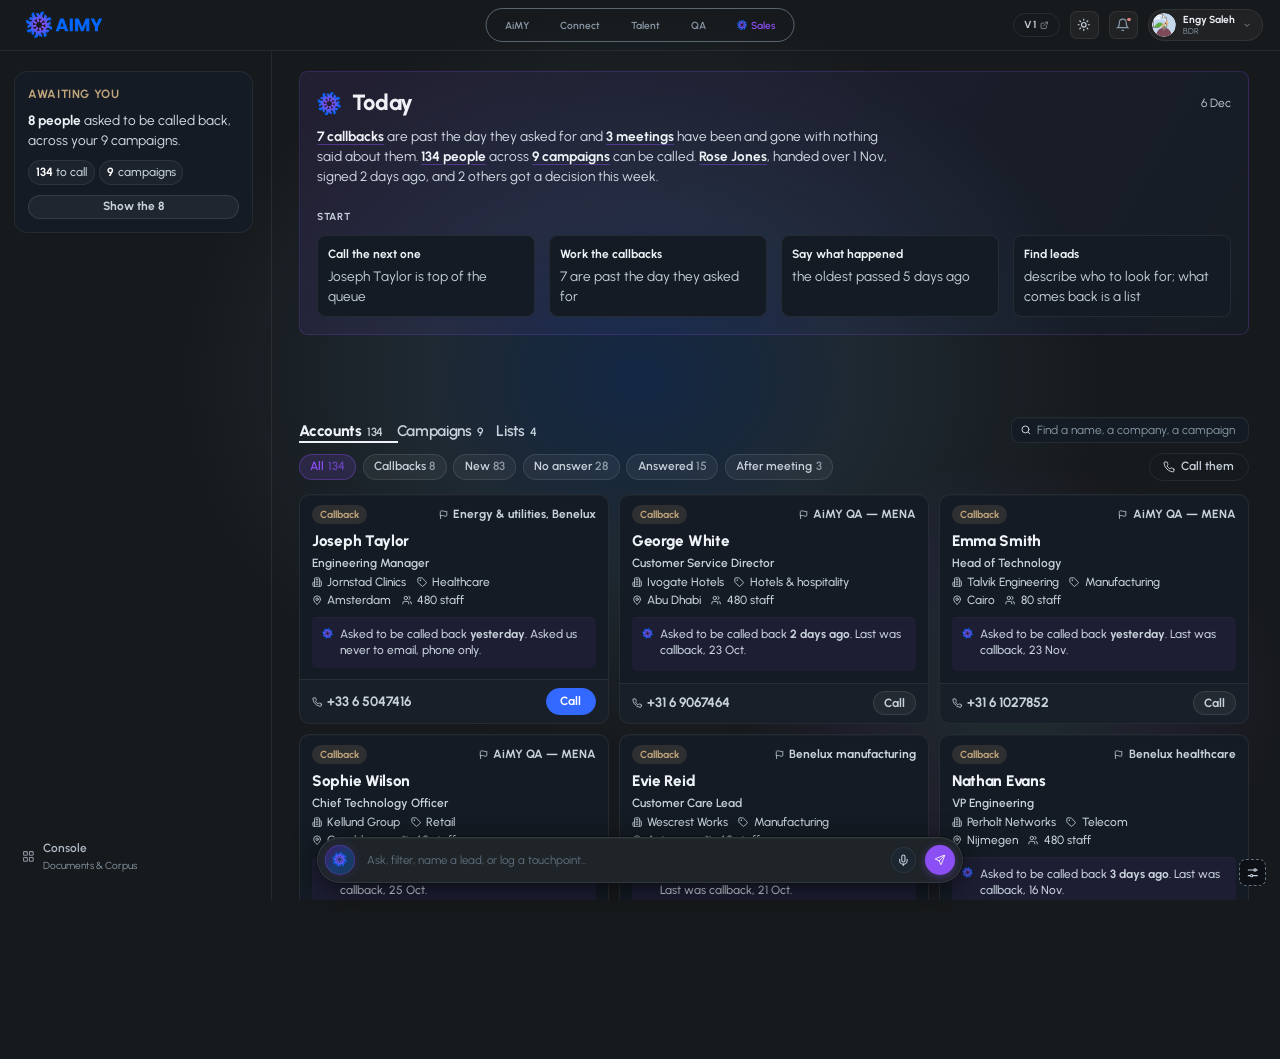
==== index.html @ 9ef8bd0e "The one control on that row that acts now looks like one "Call them" was `.s-inline-btn` — accent wo" ====
<!doctype html>
<html lang="en">
<head>
  <meta charset="UTF-8" />
  <!-- viewport-fit=cover is what makes env(safe-area-inset-*) report anything
       other than 0 on iOS: without it the float bar cannot clear a home
       indicator, because the page is never told there is one.
       interactive-widget=resizes-content makes the soft keyboard shrink the
       LAYOUT viewport rather than only the visual one, so a fixed composer is
       lifted by the browser instead of being left underneath the keyboard.
       assets/aimy-viewport.js measures the keyboard as well, and the two
       cannot double-compensate — see the note at --kb. Matches AiMY QA. -->
  <meta name="viewport" content="width=device-width, initial-scale=1.0, viewport-fit=cover, interactive-widget=resizes-content" />
  <title>AiMY Sales</title>

  <link rel="preconnect" href="https://fonts.googleapis.com" />
  <link rel="preconnect" href="https://fonts.gstatic.com" crossorigin />
  <!-- Poppins. is gone. It was `--font-display` against Urbanist as
       `--font-sans`, and the two are both geometric sans with near-identical
       skeletons — at the sizes this product sets, the pairing separated
       nothing and headings did not anchor the groups under them. Urbanist 800
       does the display role, and the font request loses a whole family.
       Argued in sales.css §THE TYPE SYSTEM, filed in GAPS.md. -->
  <link href="https://fonts.googleapis.com/css2?family=Urbanist:ital,wght@0,400;0,500;0,600;0,700;0,800;1,400&display=swap" rel="stylesheet" />

  <!-- The AiMY mark as the tab icon, pointing at the asset that was already
       here. `Aimy-full.svg` is the MARK — one path, the radial gradient, a
       151×147 box; `Aimy-small.svg` is the wordmark at 418 wide, which is
       four hundred pixels of lettering rendered into sixteen. The filenames
       read the other way round, hence the note. -->
  <link rel="icon" type="image/svg+xml" href="assets/Aimy-full.svg" />
  <link rel="stylesheet" href="assets/aimy-ds.css?v=502" />
  <!-- ══ THE TWO STAMPS MOVE TOGETHER, AND THE BUILD PANEL DEPENDS ON IT ══

       `?v=` is what stops a browser serving yesterday's file, and this
       product carries it on the stylesheet and on the script as two separate
       literals holding one number. Bump one and not the other and the
       browser serves new markup against old rules — which is not a visible
       error, it is a page where some rules apply and some do not, and it
       cost an afternoon of chasing rules that were correct in the file.

       Worse for the prototype panel: `BUILD` reads the stamp off sales.js
       alone and prints it as "the build". If the CSS lags, that stamp is a
       lie told to the one person trying to report what they are looking at.

       So: one number, in both places, every time. -->
  <link rel="stylesheet" href="assets/sales.css?v=502" />

  <!-- ONE UI SCALE, AND IT LOADS HERE FOR A REASON.

       The sheet declares `zoom: var(--ui-scale)` on <body>; the script publishes
       the number. Both are in <head> and the script is BLOCKING, so the scale is
       applied before first paint — a 2560 monitor that got these at the end of
       <body> would paint the unscaled layout and snap.

       After sales.css, so the shell rules it supersedes are already in the
       cascade. Ported from AiMY QA; the argument for the mechanism over px-to-rem
       is at the top of the sheet. -->
  <link rel="stylesheet" href="assets/bdr.css?v=502" />
  <link rel="stylesheet" href="assets/aimy-responsive.css?v=502" />
  <script src="assets/aimy-viewport.js?v=502"></script>

  <script>
    /* Apply saved theme before paint to avoid flash. Default = dark.
       Not in aimy-ds.js: that file loads at the end of the body, and by then
       the wrong theme has already been painted. */
    (function () {
      try {
        var saved = localStorage.getItem('aimy-ds-theme');
        if (saved === 'light') document.documentElement.setAttribute('data-theme', 'light');
      } catch (e) {}
    })();
  </script>
</head>
<!-- No `data-page` here. It was the FIRST marker-that-was-also-a-handler: the
     chain did `closest('[data-page]')`, body is an ancestor of everything, so
     every unhandled click in the product resolved to "navigate to workbench".
     The handler was renamed to `data-gopage`; this attribute was left behind
     and styled and read nothing. Leaving it is leaving the trap re-armed. -->
<body>

<!-- AiMY logo symbols — inlined per page because external <use href> fails under
     file://. Identical to design-system/index.html and Knowledge v2. -->
<svg width="0" height="0" style="position:absolute;overflow:hidden" aria-hidden="true" focusable="false">
  <defs>
    <radialGradient id="aimy-rg" cx="75.72" cy="73.83" fx="75.72" fy="73.83" r="70.54" gradientUnits="userSpaceOnUse">
      <stop offset=".26" stop-color="#8c4ff4"/>
      <stop offset=".36" stop-color="#8250f4"/>
      <stop offset=".51" stop-color="#6954f6"/>
      <stop offset=".7" stop-color="#3f5bf9"/>
      <stop offset=".92" stop-color="#0764fe"/>
      <stop offset=".95" stop-color="#06f"/>
    </radialGradient>
    <!-- `fill` is a variable with the gradient as its fallback, so every surface
         that does nothing keeps the brand mark exactly as it was — and a
         control whose OWN ground is the brand can set `--aimy-mark:
         currentColor` and get a legible one.

         Why: the mark is a fixed purple radial gradient. On a ghost control
         it reads; on the filled accent primary it is purple on purple and
         disappears — measured on the list card's "Fill them in", where the
         only thing marking the button as AiMY's was invisible. A presentation
         attribute of `url(#aimy-rg)` cannot be overridden from outside a
         `<use>` shadow tree, and a custom property is the one thing that
         inherits into it. -->
    <symbol id="aimy-logo-small" viewBox="0 0 151.43 147.66">
      <path fill="var(--aimy-mark, url(#aimy-rg))" d="m84.2,6.76c1.09-2.9,3.26-3.67,6.2-3.46,3.04.21,6.12-.04,9.17.09,3.09.13,4.19,1.99,2.72,4.73-2.8,5.23-5.69,10.4-8.64,15.54-.91,1.59-1.31,2.9-.3,4.69,1.09,1.94,1.68,4.16,2.47,6.27.56,1.48,1.14,2.9,3.1,2.84,2.03-.06,2.38-1.54,2.71-3.11,1.1-5.1,2.22-10.19,3.39-15.28.66-2.88,1.64-3.2,3.7-1.18,3.15,3.08,6.22,6.25,9.37,9.33,1.29,1.26,1.36,2.4.1,3.7-1.25,1.29-2.47,2.62-3.66,3.97-.61.69-1.13,1.49-.46,2.42.68.94,1.55.61,2.42.27,4.51-1.8,9.04-3.53,13.53-5.39,1.83-.76,3.32-.47,4.67.87,2.49,2.47,5.04,4.9,7.42,7.47,2.54,2.73,1.91,4.74-1.77,5.82-5.69,1.67-11.39,3.26-17.1,4.85-1.37.38-2.26.89-2.75,2.47-.76,2.47-2.02,4.8-3.1,7.17-.61,1.35-.72,2.59.51,3.68,1.25,1.11,2.44.75,3.68-.05,4.53-2.92,9.07-5.83,13.64-8.69,2.5-1.57,3.33-1.08,3.36,1.91.04,4.22-.08,8.45.05,12.67.07,2.39-.98,3.24-3.21,3.2-1.53-.03-3.06.06-4.59.14-1.02.06-2.06.26-2.2,1.52-.13,1.15.81,1.46,1.65,1.82,4.29,1.85,8.54,3.8,12.88,5.53,2.16.86,3.1,2.23,3.06,4.5-.06,3.33.02,6.65-.04,9.98-.08,3.82-1.88,4.89-5.2,3.07-5.2-2.84-10.38-5.72-15.53-8.66-1.34-.76-2.38-1.03-3.92-.2-2.28,1.22-4.82,1.95-7.26,2.86-1.4.53-2.29,1.38-2.17,3,.13,1.67,1.24,2.19,2.69,2.5,5.27,1.12,10.53,2.27,15.78,3.49,2.92.67,3.16,1.56,1.07,3.69-3.09,3.14-6.26,6.21-9.33,9.38-1.27,1.3-2.36,1.38-3.66.09-1.27-1.27-2.63-2.45-3.98-3.65-.69-.62-1.48-1.14-2.42-.5-.97.66-.64,1.53-.29,2.4,1.76,4.42,3.43,8.88,5.28,13.26.95,2.24.47,3.9-1.24,5.51-2.23,2.09-4.32,4.33-6.51,6.47-3.13,3.06-5.22,2.5-6.45-1.76-1.58-5.52-3.13-11.05-4.64-16.59-.4-1.48-1.02-2.39-2.66-2.9-2.39-.74-4.62-1.97-6.92-3.01-1.43-.65-2.78-.8-3.9.57-1.05,1.29-.54,2.46.25,3.69,2.88,4.45,5.73,8.92,8.55,13.41,1.65,2.62,1.17,3.48-1.98,3.52-4.14.05-8.28-.06-12.41.06-2.47.07-3.33-1.01-3.38-3.37-.04-1.94.39-3.96-.55-5.82-1.74-2.18-2.36-.35-2.92.91-1.76,3.94-3.56,7.87-5.08,11.9-1.11,2.96-2.92,4.25-6.1,4.03-2.77-.2-5.57-.01-8.36-.06-4.27-.07-5.4-1.95-3.37-5.63,2.74-4.95,5.49-9.9,8.31-14.8.9-1.56,1.33-2.86.29-4.67-1.15-2-1.75-4.32-2.56-6.51-.53-1.44-1.25-2.6-3.04-2.53-1.83.08-2.32,1.31-2.64,2.85-1.1,5.18-2.24,10.36-3.44,15.52-.67,2.88-1.65,3.17-3.72,1.13-3.08-3.02-6.08-6.14-9.19-9.14-1.49-1.44-1.54-2.68-.06-4.1,1.1-1.06,2.11-2.22,3.13-3.36.73-.81,1.57-1.72.72-2.83-.76-1-1.8-.44-2.72-.08-4.27,1.69-8.56,3.31-12.78,5.1-2.23.95-3.93.54-5.56-1.18-2.29-2.42-4.75-4.67-7.02-7.1-2.34-2.51-1.78-4.64,1.49-5.62,5.6-1.67,11.22-3.27,16.86-4.79,1.77-.48,2.96-1.11,3.53-3.1.67-2.31,1.91-4.45,2.9-6.66.65-1.44.72-2.79-.65-3.89-1.32-1.05-2.45-.47-3.67.32-4.36,2.84-8.76,5.65-13.17,8.41-2.76,1.73-3.71,1.23-3.74-1.95-.04-4.14.09-8.28-.03-12.41-.06-2.34.89-3.26,3.18-3.21,1.7.04,3.41-.17,5.12-.3.87-.06,1.62-.4,1.76-1.36.15-1-.58-1.41-1.36-1.75-4.37-1.89-8.7-3.87-13.12-5.63-2.25-.9-3.23-2.35-3.19-4.71.06-3.33-.07-6.66.04-9.98.12-3.56,2.07-4.64,5.2-2.93,5.13,2.79,10.23,5.62,15.3,8.52,1.5.86,2.72,1.22,4.44.29,2.12-1.15,4.5-1.81,6.77-2.67,1.47-.55,2.53-1.38,2.37-3.15-.15-1.68-1.35-2.16-2.76-2.46-5.19-1.13-10.37-2.25-15.55-3.44-2.86-.66-3.17-1.67-1.16-3.73,3.02-3.09,6.14-6.07,9.13-9.19,1.44-1.51,2.67-1.53,4.1-.06,1.07,1.09,2.21,2.12,3.36,3.12.8.7,1.66,1.64,2.81.74,1-.78.45-1.8.08-2.71-1.69-4.27-3.3-8.56-5.1-12.78-.97-2.26-.48-3.92,1.19-5.56,2.24-2.2,4.29-4.6,6.51-6.82,2.52-2.52,5.28-1.85,6.29,1.53,1.68,5.69,3.31,11.4,4.86,17.13.42,1.53,1.09,2.38,2.7,2.9,2.47.8,4.79,2.05,7.17,3.11,1.38.61,2.62.55,3.64-.69.98-1.19.61-2.32-.13-3.46-2.82-4.38-5.65-8.75-8.42-13.17-.58-.93-1.69-1.87-.93-3.15.68-1.15,1.94-.76,2.97-.77,4.13-.04,8.27.06,12.4-.03,2.07-.04,2.97.78,2.95,2.84-.01,1.71.14,3.41.26,5.12.07.94.34,1.85,1.47,1.96.98.1,1.41-.63,1.73-1.42,1.76-4.23,3.52-8.46,5.28-12.68Zm-22.36,61.41c-3.34,1.86-6.31,1.33-9.12-1.21-2.13-1.92-4.4-3.7-6.68-5.44-1.37-1.05-5.46-.12-5.88,1.48-.4,1.51,1.45,1.62,2.35,2.26,2.26,1.62,2.42,2.82.44,4.99-1.2,1.31-1.86,2.77-.81,4.36,1.07,1.61,2.68,2.01,4.5,1.25,1.66-.69,3.35-1.31,4.95-2.11,3.35-1.67,6.39-1.47,9.13,1.21,2.48,5.78.4,9.43-5.84,10.19-2.94.36-5.9.59-8.84.99-1.71.24-3.72,3.37-3.04,4.99.74,1.75,2.14.27,3.18.13,2.82-.39,3.74.25,3.89,3.17.09,1.76.6,3.29,2.48,3.69,2.06.43,3.44-.64,4.21-2.52.82-1.99,1.6-4,2.44-5.99,1.06-2.53,2.86-4.12,5.72-4.2,2.6-.07,4.55,1.12,5.68,3.4,1.22,2.48.87,4.87-.94,7.03-1.56,1.86-3.06,3.77-4.61,5.63-2.97,3.57-2.9,4.91.52,8.4.47-.79.92-1.56,1.38-2.32,1.77-2.93,2.86-3.11,5.4-.87,1.35,1.19,2.84,1.7,4.39.59,1.5-1.08,1.78-2.66,1.12-4.34-.89-2.26-1.96-4.45-2.77-6.73-1.32-3.73.56-7.35,4.17-8.3,3.57-.94,7.08,1.37,7.7,5.21.4,2.48.6,5,.8,7.5.41,4.94.97,5.53,5.99,5.97.04.05.08.11.13.14.01,0,.07-.05.11-.08-.09,0-.19,0-.28,0,.48-1.21-.26-2.26-.46-3.37-.48-2.69.29-3.75,2.95-3.8,1.88-.03,3.52-.5,3.93-2.51.45-2.19-.81-3.54-2.79-4.32-2.01-.78-4.01-1.57-5.99-2.42-2.45-1.05-3.89-2.93-3.98-5.6-.08-2.55,1.12-4.54,3.41-5.68,2.38-1.18,4.72-.92,6.82.76,1.9,1.51,3.77,3.05,5.64,4.6,3.87,3.21,4.66,3.2,8.75-.27-1.04-.61-2.07-1.14-3.02-1.79-2.24-1.53-2.4-2.82-.54-4.79,1.28-1.36,2.12-2.83.94-4.56-1.2-1.75-2.96-1.85-4.82-1.09-2.08.86-4.11,1.83-6.22,2.59-3.73,1.35-7.49-.5-8.38-4.02-.96-3.81,1.3-7.23,5.33-7.83,2.48-.37,5-.59,7.51-.78,4.75-.36,5.44-1.05,5.77-6.3-1.15.29-2.24.62-3.35.82-2.62.49-3.71-.35-3.78-3.03-.05-1.89-.52-3.49-2.57-3.85-2.07-.36-3.39.78-4.14,2.67-.83,2.09-1.62,4.2-2.57,6.23-1.68,3.6-5.57,4.91-8.76,3.05-3.36-1.96-4.18-6.1-1.75-9.32,1.57-2.08,3.27-4.06,4.93-6.07,2.94-3.56,2.89-4.57-.43-8.15-.08.02-.2.01-.23.06-.3.44-.6.89-.88,1.35-2.3,3.81-2.75,3.89-6.21,1.3-1.24-.93-2.61-1.34-3.97-.31-1.33,1.02-1.89,2.42-1.26,4.06.84,2.18,1.74,4.33,2.67,6.47,1.16,2.67.88,5.12-1.13,7.24-1.79,1.89-4.12,2.26-6.47,1.44-2.61-.91-3.96-2.91-4.18-5.72-.25-3.13-.61-6.26-1.01-9.38-.24-1.92-3.07-4.03-5.03-3.37-2.01.68-.22,2.24-.11,3.34.27,2.74-.36,3.64-3.35,3.81-1.79.1-3.25.69-3.58,2.6-.31,1.81.57,3.15,2.24,3.88,1.73.76,3.5,1.42,5.24,2.15,5.82,2.41,6.87,6.44,2.99,11.41Z"/>
    </symbol>
    <symbol id="aimy-logo-full" viewBox="0 0 418.18 147.66">
      <g fill="#0366ff">
        <path d="m209.6,97.25h-25.58l-4.1,12.11h-17.48l24.8-68.54h19.33l24.8,68.54h-17.67l-4.1-12.11Zm-4.3-12.89l-8.49-25.09-8.4,25.09h16.89Z"/>
        <path d="m255.58,40.82v68.54h-16.7V40.82h16.7Z"/>
        <path d="m345.31,40.82v68.54h-16.7v-41.1l-15.33,41.1h-13.47l-15.43-41.2v41.2h-16.7V40.82h19.72l19.23,47.45,19.04-47.45h19.63Z"/>
        <path d="m416.1,40.82l-23.73,45.89v22.65h-16.7v-22.65l-23.73-45.89h18.94l13.28,28.71,13.18-28.71h18.75Z"/>
      </g>
      <path fill="url(#aimy-rg)" d="m81.08,8.02c1.09-2.9,3.26-3.67,6.2-3.46,3.04.21,6.12-.04,9.17.09,3.09.13,4.19,1.99,2.72,4.73-2.8,5.23-5.69,10.4-8.64,15.54-.91,1.59-1.31,2.9-.3,4.69,1.09,1.94,1.68,4.16,2.47,6.27.56,1.48,1.14,2.9,3.1,2.84,2.03-.06,2.38-1.54,2.71-3.11,1.1-5.1,2.22-10.19,3.39-15.28.66-2.88,1.64-3.2,3.7-1.18,3.15,3.08,6.22,6.25,9.37,9.33,1.29,1.26,1.36,2.4.1,3.7-1.25,1.29-2.47,2.62-3.66,3.97-.61.69-1.13,1.49-.46,2.42.68.94,1.55.61,2.42.27,4.51-1.8,9.04-3.53,13.53-5.39,1.83-.76,3.32-.47,4.67.87,2.49,2.47,5.04,4.9,7.42,7.47,2.54,2.73,1.91,4.74-1.77,5.82-5.69,1.67-11.39,3.26-17.1,4.85-1.37.38-2.26.89-2.75,2.47-.76,2.47-2.02,4.8-3.1,7.17-.61,1.35-.72,2.59.51,3.68,1.25,1.11,2.44.75,3.68-.05,4.53-2.92,9.07-5.83,13.64-8.69,2.5-1.57,3.33-1.08,3.36,1.91.04,4.22-.08,8.45.05,12.67.07,2.39-.98,3.24-3.21,3.2-1.53-.03-3.06.06-4.59.14-1.02.06-2.06.26-2.2,1.52-.13,1.15.81,1.46,1.65,1.82,4.29,1.85,8.54,3.8,12.88,5.53,2.16.86,3.1,2.23,3.06,4.5-.06,3.33.02,6.65-.04,9.98-.08,3.82-1.88,4.89-5.2,3.07-5.2-2.84-10.38-5.72-15.53-8.66-1.34-.76-2.38-1.03-3.92-.2-2.28,1.22-4.82,1.95-7.26,2.86-1.4.53-2.29,1.38-2.17,3,.13,1.67,1.24,2.19,2.69,2.5,5.27,1.12,10.53,2.27,15.78,3.49,2.92.67,3.16,1.56,1.07,3.69-3.09,3.14-6.26,6.21-9.33,9.38-1.27,1.3-2.36,1.38-3.66.09-1.27-1.27-2.63-2.45-3.98-3.65-.69-.62-1.48-1.14-2.42-.5-.97.66-.64,1.53-.29,2.4,1.76,4.42,3.43,8.88,5.28,13.26.95,2.24.47,3.9-1.24,5.51-2.23,2.09-4.32,4.33-6.51,6.47-3.13,3.06-5.22,2.5-6.45-1.76-1.58-5.52-3.13-11.05-4.64-16.59-.4-1.48-1.02-2.39-2.66-2.9-2.39-.74-4.62-1.97-6.92-3.01-1.43-.65-2.78-.8-3.9.57-1.05,1.29-.54,2.46.25,3.69,2.88,4.45,5.73,8.92,8.55,13.41,1.65,2.62,1.17,3.48-1.98,3.52-4.14.05-8.28-.06-12.41.06-2.47.07-3.33-1.01-3.38-3.37-.04-1.94.39-3.96-.55-5.82-1.74-2.18-2.36-.35-2.92.91-1.76,3.94-3.56,7.87-5.08,11.9-1.11,2.96-2.92,4.25-6.1,4.03-2.77-.2-5.57-.01-8.36-.06-4.27-.07-5.4-1.95-3.37-5.63,2.74-4.95,5.49-9.9,8.31-14.8.9-1.56,1.33-2.86.29-4.67-1.15-2-1.75-4.32-2.56-6.51-.53-1.44-1.25-2.6-3.04-2.53-1.83.08-2.32,1.31-2.64,2.85-1.1,5.18-2.24,10.36-3.44,15.52-.67,2.88-1.65,3.17-3.72,1.13-3.08-3.02-6.08-6.14-9.19-9.14-1.49-1.44-1.54-2.68-.06-4.1,1.1-1.06,2.11-2.22,3.13-3.36.73-.81,1.57-1.72.72-2.83-.76-1-1.8-.44-2.72-.08-4.27,1.69-8.56,3.31-12.78,5.1-2.23.95-3.93.54-5.56-1.18-2.29-2.42-4.75-4.67-7.02-7.1-2.34-2.51-1.78-4.64,1.49-5.62,5.6-1.67,11.22-3.27,16.86-4.79,1.77-.48,2.96-1.11,3.53-3.1.67-2.31,1.91-4.45,2.9-6.66.65-1.44.72-2.79-.65-3.89-1.32-1.05-2.45-.47-3.67.32-4.36,2.84-8.76,5.65-13.17,8.41-2.76,1.73-3.71,1.23-3.74-1.95-.04-4.14.09-8.28-.03-12.41-.06-2.34.89-3.26,3.18-3.21,1.7.04,3.41-.17,5.12-.3.87-.06,1.62-.4,1.76-1.36.15-1-.58-1.41-1.36-1.75-4.37-1.89-8.7-3.87-13.12-5.63-2.25-.9-3.23-2.35-3.19-4.71.06-3.33-.07-6.66.04-9.98.12-3.56,2.07-4.64,5.2-2.93,5.13,2.79,10.23,5.62,15.3,8.52,1.5.86,2.72,1.22,4.44.29,2.12-1.15,4.5-1.81,6.77-2.67,1.47-.55,2.53-1.38,2.37-3.15-.15-1.68-1.35-2.16-2.76-2.46-5.19-1.13-10.37-2.25-15.55-3.44-2.86-.66-3.17-1.67-1.16-3.73,3.02-3.09,6.14-6.07,9.13-9.19,1.44-1.51,2.67-1.53,4.1-.06,1.07,1.09,2.21,2.12,3.36,3.12.8.7,1.66,1.64,2.81.74,1-.78.45-1.8.08-2.71-1.69-4.27-3.3-8.56-5.1-12.78-.97-2.26-.48-3.92,1.19-5.56,2.24-2.2,4.29-4.6,6.51-6.82,2.52-2.52,5.28-1.85,6.29,1.53,1.68,5.69,3.31,11.4,4.86,17.13.42,1.53,1.09,2.38,2.7,2.9,2.47.8,4.79,2.05,7.17,3.11,1.38.61,2.62.55,3.64-.69.98-1.19.61-2.32-.13-3.46-2.82-4.38-5.65-8.75-8.42-13.17-.58-.93-1.69-1.87-.93-3.15.68-1.15,1.94-.76,2.97-.77,4.13-.04,8.27.06,12.4-.03,2.07-.04,2.97.78,2.95,2.84-.01,1.71.14,3.41.26,5.12.07.94.34,1.85,1.47,1.96.98.1,1.41-.63,1.73-1.42,1.76-4.23,3.52-8.46,5.28-12.68Zm-22.36,61.41c-3.34,1.86-6.31,1.33-9.12-1.21-2.13-1.92-4.4-3.7-6.68-5.44-1.37-1.05-5.46-.12-5.88,1.48-.4,1.51,1.45,1.62,2.35,2.26,2.26,1.62,2.42,2.82.44,4.99-1.2,1.31-1.86,2.77-.81,4.36,1.07,1.61,2.68,2.01,4.5,1.25,1.66-.69,3.35-1.31,4.95-2.11,3.35-1.67,6.39-1.47,9.13,1.21,2.48,5.78.4,9.43-5.84,10.19-2.94.36-5.9.59-8.84.99-1.71.24-3.72,3.37-3.04,4.99.74,1.75,2.14.27,3.18.13,2.82-.39,3.74.25,3.89,3.17.09,1.76.6,3.29,2.48,3.69,2.06.43,3.44-.64,4.21-2.52.82-1.99,1.6-4,2.44-5.99,1.06-2.53,2.86-4.12,5.72-4.2,2.6-.07,4.55,1.12,5.68,3.4,1.22,2.48.87,4.87-.94,7.03-1.56,1.86-3.06,3.77-4.61,5.63-2.97,3.57-2.9,4.91.52,8.4.47-.79.92-1.56,1.38-2.32,1.77-2.93,2.86-3.11,5.4-.87,1.35,1.19,2.84,1.7,4.39.59,1.5-1.08,1.78-2.66,1.12-4.34-.89-2.26-1.96-4.45-2.77-6.73-1.32-3.73.56-7.35,4.17-8.3,3.57-.94,7.08,1.37,7.7,5.21.4,2.48.6,5,.8,7.5.41,4.94.97,5.53,5.99,5.97.04.05.08.11.13.14.01,0,.07-.05.11-.08-.09,0-.19,0-.28,0,.48-1.21-.26-2.26-.46-3.37-.48-2.69.29-3.75,2.95-3.8,1.88-.03,3.52-.5,3.93-2.51.45-2.19-.81-3.54-2.79-4.32-2.01-.78-4.01-1.57-5.99-2.42-2.45-1.05-3.89-2.93-3.98-5.6-.08-2.55,1.12-4.54,3.41-5.68,2.38-1.18,4.72-.92,6.82.76,1.9,1.51,3.77,3.05,5.64,4.6,3.87,3.21,4.66,3.2,8.75-.27-1.04-.61-2.07-1.14-3.02-1.79-2.24-1.53-2.4-2.82-.54-4.79,1.28-1.36,2.12-2.83.94-4.56-1.2-1.75-2.96-1.85-4.82-1.09-2.08.86-4.11,1.83-6.22,2.59-3.73,1.35-7.49-.5-8.38-4.02-.96-3.81,1.3-7.23,5.33-7.83,2.48-.37,5-.59,7.51-.78,4.75-.36,5.44-1.05,5.77-6.3-1.15.29-2.24.62-3.35.82-2.62.49-3.71-.35-3.78-3.03-.05-1.89-.52-3.49-2.57-3.85-2.07-.36-3.39.78-4.14,2.67-.83,2.09-1.62,4.2-2.57,6.23-1.68,3.6-5.57,4.91-8.76,3.05-3.36-1.96-4.18-6.1-1.75-9.32,1.57-2.08,3.27-4.06,4.93-6.07,2.94-3.56,2.89-4.57-.43-8.15-.08.02-.2.01-.23.06-.3.44-.6.89-.88,1.35-2.3,3.81-2.75,3.89-6.21,1.3-1.24-.93-2.61-1.34-3.97-.31-1.33,1.02-1.89,2.42-1.26,4.06.84,2.18,1.74,4.33,2.67,6.47,1.16,2.67.88,5.12-1.13,7.24-1.79,1.89-4.12,2.26-6.47,1.44-2.61-.91-3.96-2.91-4.18-5.72-.25-3.13-.61-6.26-1.01-9.38-.24-1.92-3.07-4.03-5.03-3.37-2.01.68-.22,2.24-.11,3.34.27,2.74-.36,3.64-3.35,3.81-1.79.1-3.25.69-3.58,2.6-.31,1.81.57,3.15,2.24,3.88,1.73.76,3.5,1.42,5.24,2.15,5.82,2.41,6.87,6.44,2.99,11.41Z"/>
    </symbol>
  </defs>
</svg>

<div id="appEllipse" aria-hidden="true"></div>

<!-- ══════════════════════════════════════════════
     TOPNAV — shared ecosystem chrome

     Identical to Knowledge v2's, with Sales active. V1 carried a dialer in
     this bar: a phone icon and a line picker, permanently on screen whatever
     you were looking at. Calling changes one contact and the record of it
     belongs on that contact, so the dialer moved onto the contact — which is
     also the only place that knows which number to call.
══════════════════════════════════════════════ -->
<div class="app-topnav">
  <div class="topnav-logo">
    <!-- Opens the rail. Only exists below the drawer breakpoint, where the rail
         is a drawer rather than a column; above that it would offer to reveal
         something already on screen.

         Inside .topnav-logo, not beside it: this masthead is three flex regions
         with the tab strip pinned to the window's centre, and the flanks are
         what the two .topnav-spacer divs balance. A fourth sibling would move
         the centre the spacers exist to hold. Knowledge places it in the same
         element for the same reason. -->
    <button class="rail-toggle" id="railToggle" type="button"
            aria-expanded="false" aria-controls="appRail"
            aria-label="Open what is here" title="What is here">
      <svg viewBox="0 0 24 24" aria-hidden="true" stroke-linecap="round" stroke-linejoin="round">
        <rect x="3" y="4" width="18" height="16" rx="2"/><path d="M9 4v16"/>
      </svg>
    </button>
    <div class="topnav-logo-mark">
      <svg width="140" height="43" viewBox="0 0 418.18 147.66" aria-label="AiMY"><use href="#aimy-logo-full"/></svg>
    </div>
  </div>

  <!-- ══ THE SPACERS ARE HOW THE STRIP CENTRES, AND THEY ARE QA'S ══════════
       This product had none: `.topnav-logo` and `.topnav-right` carried
       `flex: 1 1 0` instead, which centres on the window the same way and is
       a different mechanism from the one the two sibling products use. The
       shared masthead is shared markup, not a shared appearance — a second
       way of achieving the same layout is the thing that drifts. -->
  <div class="topnav-spacer"></div>

  <div class="topnav-tabs">
    <!-- No `role="navigation"` here. QA and Knowledge do not carry one, and a
         landmark in one product and not the others is exactly the divergence
         this block exists to prevent. The tabs are reachable and labelled by
         their own text. -->
    <div class="topnav-tabs-inner">
      <a class="topnav-tab" href="https://aimy-knowledge.nour-ali.workers.dev/" title="Switch to AiMY">AiMY</a>
      <button class="topnav-tab" type="button">Connect</button>
      <button class="topnav-tab" type="button">Talent</button>
      <a class="topnav-tab" href="https://aimyqa.nour-ali.workers.dev/" title="Switch to AiMY QA">QA</a>
      <!-- THE WAY HOME, AND IT IS THE PRODUCT YOU ARE IN. Every other surface
           here has one way back; the briefing had none, so a filtered list
           five chips deep could only be escaped by clearing them one at a
           time. Pressing the product you are already on returns you to its
           front page, which is what a product strip does everywhere else.
           Marked, not restyled — the look of this row is deliberate. -->
      <button class="topnav-tab active" type="button" aria-current="page" data-home
              title="Back to the briefing">
        <svg width="18" height="20" viewBox="0 0 18 20"><use href="#aimy-logo-small"/></svg>
        Sales
      </button>
    </div>
  </div>

  <div class="topnav-spacer"></div>

  <div class="topnav-right">
    <!-- V1 opens in a new tab so the two builds can be compared side by side.
         One link, not a segmented pair: you are on V2, so the only thing worth
         offering is the way out. -->
    <a class="ver-link" href="https://knowledge.aimy.flairstech.com/v1/chat/sales"
       target="_blank" rel="noopener noreferrer" title="Open V1 in a new tab">
      V1
      <svg class="ver-link-ico" viewBox="0 0 24 24" fill="none" stroke="currentColor"
           stroke-width="2" stroke-linecap="round" stroke-linejoin="round" aria-hidden="true">
        <path d="M15 3h6v6"/> <path d="M10 14 21 3"/> <path d="M18 13v6a2 2 0 0 1-2 2H5a2 2 0 0 1-2-2V8a2 2 0 0 1 2-2h6"/>
      </svg>
    </a>

    <button class="ds-theme-toggle" id="ds-theme-toggle" type="button" aria-label="Toggle light / dark theme" title="Toggle theme">
      <svg class="icon-sun" viewBox="0 0 24 24" fill="none" stroke="currentColor" stroke-width="2" stroke-linecap="round">
        <circle cx="12" cy="12" r="4"/><path d="M12 2v2M12 20v2M4.9 4.9l1.4 1.4M17.7 17.7l1.4 1.4M2 12h2M20 12h2M4.9 19.1l1.4-1.4M17.7 6.3l1.4-1.4"/>
      </svg>
      <svg class="icon-moon" viewBox="0 0 24 24" fill="none" stroke="currentColor" stroke-width="2" stroke-linecap="round" stroke-linejoin="round">
        <path d="M21 12.8A9 9 0 1111.2 3a7 7 0 009.8 9.8z"/>
      </svg>
    </button>

    <!-- What is still waiting on a person: a reply nobody answered, a next
         step past its date, a lead somebody shared with you. Every row ends
         in the record, never in a dead end. -->
    <div class="ntf-anchor">
      <button class="topnav-bell" id="ntfBell" type="button"
              aria-haspopup="dialog" aria-expanded="false" aria-controls="ntfPanel"
              aria-label="Notifications">
        <svg viewBox="0 0 24 24" aria-hidden="true"><path d="M18 8A6 6 0 006 8c0 7-3 9-3 9h18s-3-2-3-9"/><path d="M13.73 21a2 2 0 01-3.46 0"/></svg>
        <span class="bell-dot" id="ntfDot" hidden></span>
      </button>
      <div class="ntf-panel" id="ntfPanel" hidden role="dialog" aria-label="Needs you">
        <div class="ntf-head">
          <b>Needs you</b>
          <span class="ntf-count" id="ntfCount" hidden>0</span>
          <button class="ntf-clear" id="ntfClear" type="button">Mark all read</button>
        </div>
        <ul class="ntf-list" id="ntfList"></ul>
        <div class="ntf-foot">
          <button class="ntf-foot-btn s-ai-btn" id="ntfAskAll" type="button"><svg viewBox="0 0 18 20" width="13" height="14" aria-hidden="true"><use href="#aimy-logo-small"/></svg>Ask AiMY what to do first</button>
        </div>
      </div>
    </div>

    <!-- WHO THE SURFACE THINKS YOU ARE. It changes what is on screen, so it
         is stated in the chrome rather than settled somewhere out of sight.
         The chevron used to be decorative; it opens the thing it promises. -->
    <div class="ntf-anchor">
      <button class="topnav-user" id="asBtn" type="button"
              data-pickopen="asPanel" aria-haspopup="menu" aria-controls="asPanel">
        <span class="topnav-avatar" id="userAvatar">NW</span>
        <span class="topnav-user-info">
          <span class="topnav-user-name" id="userName">Nour Wael</span>
          <span class="topnav-user-role" id="userRole">Product Design</span>
        </span>
        <svg viewBox="0 0 24 24" fill="none" stroke="currentColor" stroke-width="2" aria-hidden="true"><polyline points="6 9 12 15 18 9"/></svg>
      </button>
      <!-- Filled by paintWho. A menu, so one-at-a-time, Escape and the
           outside click are the machinery every other menu here uses. -->
      <div class="b-menu" id="asPanel" role="menu" hidden></div>
    </div>
  </div>
</div>

<div class="app-body">

  <!-- ══════════════════════════════════════════════
       THE RAIL — an index of what is reachable, and nothing else.

       It used to hold the briefing, at 22 characters per line: prose in a
       column too narrow to read prose in. The briefing moved to the stage
       and the rail went with it, and that was right about the briefing and
       wrong about the rail — with no rail there was nowhere to SEE what
       exists. Campaigns could only be reached by asking for them, which is
       a fine way to reach a thing you already know the name of and a poor
       way to learn there are seven.

       So it is back, doing the one job a rail is good at: a short, complete
       index of the containers. Not the briefing, not navigation between
       modes, not a chat log. What campaigns there are, what is running, and
       the pool everything else sits in. Names and counts — nothing here is
       prose, so nothing here needs a measure.
  ══════════════════════════════════════════════ -->
  <!-- tabindex="-1" so the drawer can take focus when it opens. A drawer you
       can open from the keyboard and not read from it is worse than no drawer. -->
  <nav class="app-rail" id="appRail" aria-label="What is here" tabindex="-1"></nav>

  <!-- Dismiss surface for the drawer. Sibling of the rail so the two share one
       stacking context and their z-indexes mean something relative to each
       other. Inert and out of the tree until the drawer opens. -->
  <div class="rail-scrim" id="railScrim"></div>

  <!-- ══════════════════════════════════════════════
       THE DOCKED CONVERSATION IS GONE, AND ITS ARGUMENT WITH IT.

       It existed because the canvas was narrow — offset by the sidebar's
       width and blurring the corpus behind it, so a conversation that was
       CHANGING something on screen could not be had inside it. The rail was
       the workaround: dock the thread beside the work instead of over it.

       The canvas is full width now and carries its own chat column, so the
       workaround has nothing left to work around. Its two real contents —
       the touchpoint timeline on a record, the lifecycle on a campaign —
       open the subject's thread in the canvas instead, which is where the
       rest of what was said about that subject already lived. Two places
       holding one conversation was the defect the rail's own comment
       described ("TWO conversation-shaped rails on one page") and never
       quite finished removing.
  ══════════════════════════════════════════════ -->

  <!-- ══════════════════════════════════════════════
       MAIN — type → filters → count → grid, in the order they depend

       ONE ROW PER QUESTION, and the order is the causal one: what am I
       looking at, how is it narrowed, what came back, and then the results.
       The record type used to render below the filter row and beside the
       count, which put a control that DECIDES WHICH FILTERS EXIST underneath
       them, and a result on the same line as the navigation that produced
       it. Four clusters over three rows, none of them grouped by kind.
  ══════════════════════════════════════════════ -->
  <main class="app-main">
    <div class="page-scroll" id="pageScroll">
      <div class="page-inner">

        <!-- WHAT you are looking at, and the one action on the whole
             surface. Above the filters because it is their parent: which
             axes exist follows from the record type, which is why Team draws
             no filter row at all. -->
        <div id="navBar"></div>

        <!-- The filters, visible. Chat sets these same controls, so what AiMY
             understood is shown by the controls lighting up rather than said
             in prose underneath them. -->
        <div id="filterBar"></div>

        <!-- Only for what a dropdown cannot say: several values on one axis,
             free text, an answer's record set, a matched ICP. -->
        <div id="chipBar"></div>

        <!-- The surface: the count of what came back, then the grid, the
             table, the folders, or one record. One region, four shapes. -->
        <div id="wbStage"></div>

      </div>
    </div>

    <!-- ══ The input. Not a chat box — it drives the page. Four routes.
         Fixed and centred on the WINDOW, not on the main column. ══ -->
    <div class="aimy-float-wrap" id="aimyFloatWrap">

      <!-- ══ THE ANSWER ARRIVES HERE FIRST ══════════════════════════════
           A question used to throw the canvas over the whole surface before
           the answer existed — you asked something about the board and the
           board went away. It lands here now, in a card above the bar, with
           as much of itself as fits; the canvas is one press away for the
           rest of it and the thread it belongs to. Absolute like the scope
           tray beside it and anchored the same way, so neither assumes a
           bar height. -->
      <div class="b-peek" id="aimyPeek" hidden>
        <div class="b-peek-card">
          <!-- The answer arrives without a sound otherwise. A reader who cannot
               see the card asks a question and nothing happens: the surface
               does not move, the canvas does not open, and the reply lands in
               a box nobody is told about. `polite` rather than `assertive`
               because it is an answer to a question that was just asked, not
               an interruption — and it carries the wait too, so "Reading the
               book" is heard before the reply. -->
          <!-- No mark at rest. The same logo is nine pixels below this, on the
               bar, and a second copy of it labelling the answer that bar just
               produced tells the reader something they can see. It comes back
               only while the answer is being made, where it is not a label but
               the thing that is happening. -->
          <!-- ══ THE CHIPS ARE NOT INSIDE THE PRESS ══════════════════════
               They were, and it was wrong twice over. A button inside a
               button is invalid markup — the parser builds it from an
               innerHTML fragment, but a nested control is not reliably
               focusable and announces badly — and every press of a chip
               bubbled to the card and opened the canvas, so "Say how it
               went" did its own job and then threw a canvas over the
               surface it had just changed.

               Out of the button and beside it. The press is the prose, which
               is the thing the card is a peek OF; the chips are their own
               controls and each does exactly what it says. -->
          <div class="b-peek-main">
            <button class="b-peek-open" type="button" id="peekOpen">
              <span class="b-peek-body" id="peekBody" role="status" aria-live="polite"></span>
              <!-- A control names its action. This one's whole accessible name
                   was the answer, which says what it holds and nothing about
                   what pressing it does. Appended rather than an `aria-label`,
                   because a label would REPLACE the answer and the answer is
                   the thing worth hearing. -->
              <span class="b-sr">Open in the AiMY canvas</span>
            </button>
            <!-- Outside the clip as well as outside the press. Three lines is
                 a cap on the PROSE; cutting a row of buttons in half would
                 hide what to do next behind the fade that is meant to say
                 there is more reading. -->
            <span class="b-peek-acts" id="peekActs"></span>
          </div>
          <button class="b-peek-x" type="button" id="peekClose" aria-label="Dismiss this answer">
            <svg viewBox="0 0 24 24" width="14" height="14" fill="none" stroke="currentColor"
                 stroke-width="2" stroke-linecap="round" aria-hidden="true">
              <path d="M18 6 6 18M6 6l12 12"/>
            </svg>
          </button>
        </div>
      </div>

      <div class="filter-tray" id="floatFilterTray">
        <div class="filter-tray-inner">
          <button class="filter-chip" data-quick="callback">Callbacks</button>
          <button class="filter-chip" data-quick="not-called">New</button>
          <button class="filter-chip" data-quick="no-answer">No answer</button>
          <button class="filter-chip" data-quick="after">After meeting</button>
        </div>
      </div>

      <div class="aimy-float-bar" id="aimyFloatBar">
        <!-- Also the way back. Opening a record closes the canvas, and this
             mark reopens the same thread — it already carries the unread
             count, so it is already the thing on screen that means AiMY has
             something for you. -->
        <button class="aimy-float-icon" id="canvasOpen" type="button" aria-label="Open the AiMY canvas">
          <span class="float-badge" hidden aria-label="unread in the canvas">0</span>
          <svg width="18" height="20" viewBox="0 0 18 20"><use href="#aimy-logo-small"/></svg>
        </button>
        <input class="aimy-float-input" id="floatInput" type="text"
               placeholder="Ask, filter, name a lead, or log a touchpoint…"
               autocomplete="off" spellcheck="false" aria-label="Drive the surface" />
        <span class="voice-wave" id="floatWave" hidden aria-hidden="true"><span></span><span></span><span></span><span></span><span></span></span>
        <span class="voice-timer" id="floatTimer" hidden>0:00</span>
        <!-- Dictation, at the sending end. The two ways to put a sentence in
             — say it, or send it — are the same act by different means, so
             they sit together rather than at opposite ends of the bar. The
             words land where you would have typed them, and you can change
             them before anything is written. -->
        <button class="voice-btn" id="floatMic" type="button" data-mic
                aria-label="Say it instead of typing"></button>
        <button class="aimy-float-send" id="floatSend" aria-label="Run">
          <svg class="send-icon" viewBox="0 0 14 14" fill="none" width="14" height="14">
            <path d="M6.12 7.88L12.25 1.75M6.2 8.07l1.533 3.942c.135.347.203.521.3.572a.3.3 0 00.3 0c.097-.05.165-.224.3-.572L12.447 2.16c.122-.314.183-.47.15-.57a.3.3 0 00-.21-.21c-.1-.034-.257.027-.57.15L1.99 5.4c-.347.135-.52.203-.571.3a.3.3 0 000 .3c.05.097.224.165.571.3L5.933 7.8c.07.027.106.041.135.062a.3.3 0 01.062.062c.022.03.036.066.063.135z" stroke="white" stroke-linecap="round" stroke-linejoin="round"/>
          </svg>
          <div class="think-spinner"></div>
        </button>
      </div>
    </div>

    <!-- ══ Canvas overlay — opens for questions and generative work only.
         Not for filtering, not for opening a known record, not for writes. ══ -->
    <div class="aimy-overlay" id="aimyOverlay" role="dialog" aria-label="AiMY Canvas">

      <!-- ══ THE CHAT COLUMN ══════════════════════════════════════════════
           Two groups, and the split is the point. ON SCREEN is the thread
           belonging to whatever you have open — this campaign, this account,
           this step — and it persists, so returning to a thing returns you
           to what was said about it. RECENT is the free-standing sessions,
           the questions that were not about one record.

           V1 put a list of past chats in the left rail of the whole product
           and this pass's predecessor deleted it, correctly: a log of
           conversations is not navigation. It is navigation INSIDE a
           conversation, which is where it belongs and where it now is.
      ══════════════════════════════════════════════════════════════════ -->
      <aside class="overlay-chats" id="overlayChats" aria-label="Conversations"></aside>

      <div class="overlay-main">
        <!-- THE BADGE IS GONE. "AiMY Canvas" floated over the thread naming
             the surface you had just opened, beside an input reading "Ask
             AiMY anything…" and under an AiMY mark on the input bar. Three
             statements of the same fact, and the smallest of them was the
             only one that was not also doing something. -->
        <button class="overlay-close" data-overlay-close aria-label="Close canvas">
          <svg viewBox="0 0 24 24" fill="none" stroke-linecap="round">
            <line x1="18" y1="6" x2="6" y2="18" stroke="currentColor" stroke-width="2"></line>
            <line x1="6" y1="6" x2="18" y2="18" stroke="currentColor" stroke-width="2"></line>
          </svg>
        </button>

        <!-- The canvas shows its basis without being asked. Absolutely
             positioned, so revealing it never shifts the thread. -->
        <div class="overlay-context-bar" id="overlayContextBar">
          <span class="overlay-context-label">Based on</span>
          <div class="overlay-context-tags" id="overlayContextTags"></div>
        </div>

        <!-- The openers are drawn by `paintThread` now, not written here.
             They were static markup that `sug.remove()` deleted on the first
             paint carrying a subject or a turn — and `remove()` is permanent,
             so opening the canvas on a record once cost you the empty-state
             prompts for the rest of the session. A thing that should come
             back has to be rendered, not hidden. -->
        <div class="overlay-thread" id="overlayThread" aria-live="polite"></div>

        <div class="overlay-input-wrap">
          <div class="overlay-input-bar">
            <div class="aimy-float-icon">
              <svg width="16" height="18" viewBox="0 0 18 20"><use href="#aimy-logo-small"/></svg>
            </div>
            <textarea class="overlay-input" id="overlayInput" placeholder="Ask AiMY anything…" rows="1"
                      spellcheck="false" autocomplete="off" data-submit-on-enter aria-label="Ask AiMY"></textarea>
            <span class="voice-wave" id="overlayWave" hidden aria-hidden="true"><span></span><span></span><span></span><span></span><span></span></span>
            <span class="voice-timer" id="overlayTimer" hidden>0:00</span>
            <button class="voice-btn" id="overlayMic" type="button" data-mic
                    aria-label="Say it instead of typing"></button>
            <button class="overlay-send" id="overlaySend" aria-label="Send">
              <svg viewBox="0 0 14 14" fill="none" width="14" height="14">
                <path d="M6.12 7.88L12.25 1.75M6.2 8.07l1.533 3.942c.135.347.203.521.3.572a.3.3 0 00.3 0c.097-.05.165-.224.3-.572L12.447 2.16c.122-.314.183-.47.15-.57a.3.3 0 00-.21-.21c-.1-.034-.257.027-.57.15L1.99 5.4c-.347.135-.52.203-.571.3a.3.3 0 000 .3c.05.097.224.165.571.3L5.933 7.8c.07.027.106.041.135.062a.3.3 0 01.062.062c.022.03.036.066.063.135z" stroke="white" stroke-linecap="round" stroke-linejoin="round"/>
              </svg>
            </button>
          </div>
        </div>
      </div><!-- /.overlay-main -->
    </div>
  </main>

  <!-- ══════════════════════════════════════════════
       THE CALL — a shell region, not a modal.

       A call is live and timed, and you move around during one: you open the
       record mid-call, check the campaign brief, look at what was said last
       time. A container that disappears when you navigate cannot hold it, so
       this sits beside the main column and survives everything the URL does.

       Empty and hidden until a call exists. The canvas offsets to clear it
       rather than covering it, and the canvas's chat column is removed for
       the duration — switching session mid-call would swap the surface
       underneath a live conversation, which is the one accident on this
       screen with a person on the other end of it.
  ══════════════════════════════════════════════ -->
  <aside class="app-call" id="callPanel" aria-label="Call in progress" hidden></aside>
</div>

<!-- Drop a list anywhere on the workbench. Covers the whole window, because
     asking someone to aim at a target is the thing drag and drop exists to
     avoid. -->
<div class="drop-layer" id="dropLayer" hidden aria-hidden="true">
  <div class="drop-card">
    <svg viewBox="0 0 24 24" width="26" height="26" fill="none" stroke="currentColor" stroke-width="2"
         stroke-linecap="round" stroke-linejoin="round" aria-hidden="true"><path d="M21 15v4a2 2 0 0 1-2 2H5a2 2 0 0 1-2-2v-4"/> <polyline points="17 8 12 3 7 8"/> <line x1="12" x2="12" y1="3" y2="15"/></svg>
    <span class="drop-title">Drop to add leads</span>
    <span class="drop-sub">A record per row, owned by you. Nothing is contacted until you say so.</span>
  </div>
</div>

<!-- The peek: one panel, anchored by script to whatever entity was clicked.
     Lives at the body so it can be anchored to anything. -->
<div class="peek" id="peek" role="dialog" aria-label="About this" hidden></div>

<div id="commitHost"></div>
<div id="toastHost"></div>

<!-- ══════════════════════════════════════════════
     PROTOTYPE CONTROLS — not product UI.

     Collapsed to an icon in the bottom-right corner, expanding upward on
     click. Fixed, so it can never push anything; lifted above the input band
     on the widths where the two would otherwise overlap, because the
     bottom-centre band belongs to the input and the toast.

     Its contents are rendered from the live corpus rather than hard-coded,
     so every link resolves to a record that really is in that state — which
     is the point of it at this stage: reaching a stalled lead, or a campaign
     AiMY is running by itself, should be one click and not a hunt.
══════════════════════════════════════════════ -->
<div class="proto" id="proto">
  <div class="proto-panel" id="protoPanel" hidden></div>
  <button class="proto-toggle" id="protoToggle" type="button"
          aria-expanded="false" aria-controls="protoPanel"
          aria-label="Prototype controls" title="Prototype controls">
    <svg viewBox="0 0 24 24" fill="none" stroke="currentColor" stroke-width="2" stroke-linecap="round">
      <path d="M4 7h10M18 7h2M4 17h4M12 17h8"/><circle cx="16" cy="7" r="2"/><circle cx="10" cy="17" r="2"/>
    </svg>
  </button>
</div>

<script src="assets/aimy-ds.js"></script>
<script src="assets/bdr.js?v=502"></script>
</body>
</html>
---- assets/aimy-ds.css ----
@charset "UTF-8";
/* ═══════════════════════════════════════════════════════════════════════
   aimy-ds.css — AiMY Design System, product-consumable layer
   ───────────────────────────────────────────────────────────────────────
   EXTRACTED, NOT AUTHORED. Do not edit this file to change a component —
   edit the design system and re-extract, or the product forks the system.

       node assets/ds-extract.js

   Source   design-system/index.html <style> block, commit 6817122
   Kept     tokens · light-theme overrides · base · every component section,
            including the .ds-prefixed components (.ds-tabs, .ds-switch,
            .ds-choice, .ds-range, .ds-progress, .ds-field, .ds-textarea,
            .ds-kbd, .ds-divider), the AiMY Canvas, the Doctrine Primitives
            and the Knowledge v2 Primitives, plus the reduced-motion block.
            NAVIGATION DEMOS is kept: despite the banner it holds .avatar,
            .user-pill, .tab, .tabs-strip and .nav-item.
   Dropped  documentation-site chrome only — the page's topbar, shell,
            sidebar, main, section furniture, its swatch/copy UI, #ds-toast,
            and the quick-find modal.
   Lifted   .ds-theme-toggle out of the dropped TOPBAR section: it is
            product chrome and every AiMY surface carries it.
   Pruned   light-theme overrides for dropped chrome. Their base rules are
            gone, so they can never match; css-audit.js cannot see them
            because it checks the other direction.

   The drop list is by banner section, never by ".ds-" prefix: nine real
   components carry that prefix and a prefix strip deletes them.
   ═══════════════════════════════════════════════════════════════════════ */
    *, *::before, *::after { box-sizing: border-box; margin: 0; padding: 0; }

    /* ═══════════════════════════════════════════════
       DESIGN TOKENS — single source of truth
       All surfaces import these exact values
    ═══════════════════════════════════════════════ */
    :root {
      /* ── AI Brand Gradient ── */
      --ai: linear-gradient(104deg, #0066ff 0%, #61adf1 47%, #6fdfe2 100%);

      /* ── Dark Scale (navy-tinted) ── */
      --d950: #080b10;
      --d900: #0d1117;
      --d850: #141b24;
      --d800: #1c2630;
      --d750: #233040;
      --d700: #2e3d50;
      --d600: #4a5b6e;
      --d500: #637280;
      --d400: #8b9aaa;
      --d300: #b0bcca;
      --d200: #c8d2dc;
      --d100: #d8e0e8;
      --d50:  #eef2f6;

      /* ── Brand / Primary ── */
      --brand:        #3369ff;
      --brand-dim:    rgba(51,105,255,0.15);
      --brand-glow:   rgba(51,105,255,0.25);

      /* ── Product Accent (secondary — each Aimy product may re-theme this) ── */
      --accent:     #8b4ff4;
      --accent-rgb: 139,79,244;
      --accent-dim: rgba(139,79,244,0.15);
      --accent-glow:rgba(139,79,244,0.25);

      /* ── Secondary Accents ── */
      --teal:   #6fdfe2;
      --teal-dim: rgba(111,223,226,0.12);
      --purple: #8b4ff4;

      /* ══ SEMANTIC STATUS — TWO POLES, AND A RULE ══════════════════
         Colour marks an OUTCOME: something decided, or something wrong.
         It never names a category, a stage, a severity band or a kind of
         thing — those are read by their words and their position, which is
         what words and positions are for.

         Four hues became two. Amber sitting between green and red IS the
         traffic light, and the suite spent it on "owed", "late" and
         "gatekeeper", none of which is a verdict; cyan named "information",
         which is what every pixel on the screen already is. Both resolve to
         the neutral ink now, so a label that used to be amber keeps its
         words and loses its alarm.

         The two that survive are pulled to one chroma and one lightness so
         they read as a pair rather than as two signals — measured at 7.4:1
         and 6.9:1 on the card, 8.1 and 7.6 on the rail. */
      --ok:      #7fae94;
      --ok-bg:   rgba(127,174,148,0.10);
      --ok-glow: rgba(127,174,148,0.18);
      /* Amber was the traffic light because it was #f79009 sitting between
         a green and a red at full strength. At a quarter of that chroma it
         is not a warning any more, it is a flavour — which is what "needs
         attention" always was. */
      --warn:    #c0a47c;
      --warn-bg: rgba(192,164,124,0.10);
      /* ══ THE NEGATIVE POLE IS RED, NOT CLAY ═══════════════════════
         #c98b84 was already at 6° — the hue was red all along. What made
         it read as terracotta was the chroma: 39% is a colour that has
         been washed rather than one that has been chosen. Ten points of
         saturation, the same lightness, and the hue a degree closer to
         zero: it is unmistakably red now and still nowhere near the
         #f04438 it replaced.

         It carries more chroma than the positive pole does, and that is
         deliberate rather than an oversight in the pairing. The two are
         not used equally often — a lost deal and a do-not-call are rarer
         and cost more than a handover — so the one you need to catch
         across a page gets the louder half of a quiet pair. */
      --err:     #d2827b;   /* H5 S49 L65 — 5.96:1 on card, 6.01 on the rail */
      --err-bg:  rgba(210,130,123,0.10);
      --err-glow:rgba(210,130,123,0.18);
      /* ══ AND ONE THAT IS NOT IN THE FAMILY ═══════════════════════════
         The family is for LABELS — words that describe something. A filled
         control that stops something already in flight is not describing
         anything, it is an alarm, and an alarm is the one place a full
         chroma is correct. Hanging up on a person mid-call is the case
         this exists for; a mispress costs you the call.

         It is never a background for a badge, never a border, never text.
         If a red is being used to say what something IS, it is --err. */
      --err-strong: #f04438;
      /* ══ AND A THIRD, FOR PROVENANCE ═════════════════════════════════
         The two poles say how something ended. This one says who it came
         from: AiMY noticed it, AiMY has an opinion about it, AiMY wrote it.
         That is a claim worth a colour of its own — it is the thing a
         reader most needs to know before trusting a line — and it never
         sits on the same object as a verdict, so the three cannot collide.

         Pulled to the poles' chroma so it joins the family rather than
         starting a second one. `--ai` and `--ai-text` are untouched above:
         the gradient is the AI SURFACE — the canvas, the cursor, the model
         dot — which is identity, and identity was never in question. */
      --info:    #8aa6bd;
      --info-bg: rgba(138,166,189,0.10);
      /* ══ THE LABEL FAMILY ═══════════════════════════════════════════
         Six hues that share one chroma and one lightness, so a screen of
         labels reads as one voice rather than as six signals. --ok, --err,
         --info and --warn above are four of them; the accent and the teal
         are identity tokens a product re-themes, so their label renderings
         live here rather than overwriting the identity. A product that
         re-themes --accent should revisit --accent-label with it.

         Measured on the card: 5.96 to 7.47:1, and 5.59 to 7.22 on white.
         The red carries about twenty points more chroma than the rest,
         deliberately — a verdict should still reach you first. */
      --accent-label: #a892bf;
      --teal-label:   #84b3b0;

      /* ── Surface Tokens ── */
      --body-bg:          #0f1215;
      --card-bg:          #141b24;
      --card-bg-raised:   #1c2630;
      --card-border:      rgba(255,255,255,0.07);
      --card-border-hover:rgba(255,255,255,0.14);
      --card-border-focus:rgba(51,105,255,0.4);
      --panel-bg:         rgba(13,17,22,0.95);

      /* ── Overlay / Glass ── */
      --glass-bg:     rgba(20,27,36,0.85);
      --glass-border: rgba(255,255,255,0.08);

      /* ── Theme-aware helpers (overridden in light) ── */
      --ai-text: #61adf1;                  /* AI-blue text — darkened in light */
      --text-strong: #ffffff;              /* strongest text / gradient text stop */
      --hairline:    rgba(255,255,255,0.07);/* subtle dividers on raised surfaces */
      --code-bg:     #0b0f14;              /* code block bg — stays dark in both themes */

      /* ── Gradients ── */
      --grad-avatar: linear-gradient(135deg,#7c3aed,#3369ff);
      --grad-ellipse-1: radial-gradient(ellipse at 30% 50%, rgba(0,102,255,0.18) 0%, rgba(97,173,241,0.1) 28%, transparent 60%);
      --grad-ellipse-2: radial-gradient(ellipse at 75% 70%, rgba(111,223,226,0.1) 0%, rgba(139,79,244,0.07) 38%, transparent 60%);

      /* ── Layout ── */
      --topbar-height: 60px;
      --sidebar-width: 240px;

      /* ── Border Radius ── */
      --r-xs:  4px;
      --r-sm:  6px;
      --r-md:  8px;
      --r-lg:  10px;
      --r-xl:  12px;
      --r-2xl: 16px;
      --r-pill:9999px;

      /* ── Spacing (4px base) ── */
      --sp-1:  4px;
      --sp-2:  8px;
      --sp-3:  12px;
      --sp-4:  16px;
      --sp-5:  20px;
      --sp-6:  24px;
      --sp-8:  32px;
      --sp-10: 40px;
      --sp-12: 48px;
      --sp-15: 60px;

      /* ── Typography ── */
      /* Pairing: Urbanist (primary — UI & body) + Poppins (display — headings) */
      --font-sans:    "Urbanist", system-ui, sans-serif;  /* primary / body */
      --font-display: "Poppins", system-ui, sans-serif;   /* pairing / headings */
      --font-mono:    "JetBrains Mono", monospace;

      /* Font style */
      --fst-normal: normal;
      --fst-italic: italic;


      /* Font sizes — 12-step scale */
      /* ══ THREE SIZES, AND EACH ONE NAMES WHAT IT IS FOR ═══════════════
         12 — MINIMAL COMPONENTS. Tags, status labels, work states, and the
              metadata that sits beside something else: a timestamp, a
              count, a unit, an attribution. Things you recognise rather
              than read. At 14 a tag stops behaving like a mark and starts
              competing with the name next to it.
         14 — THE SMALLEST SENTENCE. A supporting line, help text, a dense
              cell. Anything with a verb in it starts here.
         16 — THE WORKING MINIMUM. Body, row text, card text, anything
              primary. Most of the product lives here.

         Nothing is smaller than 12, and 12 is never a paragraph. */
      --fs-2xs:  12px;   /* minimal components — a mark, not a sentence */
      --fs-xs:   14px;   /* the smallest sentence */
      --fs-sm:   16px;
      --fs-base: 16px;   /* body */
      --fs-md:   16px;
      --fs-lg:   18px;
      --fs-xl:   20px;
      --fs-2xl:  24px;
      --fs-3xl:  30px;
      --fs-4xl:  38px;
      --fs-5xl:  46px;

      /* ══ THE INK BAND — THREE VALUES, AND THEY ARE CLOSE TOGETHER ══════
         Muted text tested badly: readers skipped it, which means the ramp
         was not creating hierarchy, it was creating text nobody read. So
         the band that may carry type is narrow and every value in it is
         legible on its own.

         Only these carry type. --d300 and below are for rules, dots,
         dividers and disabled states — they are NON-TEXT, and the one
         exception is a placeholder, which has to read as an absence. */
      --ink-primary:     var(--d50);    /* anything you read */
      --ink-secondary:   var(--d100);   /* the supporting line under it */
      --ink-muted:       var(--d200);   /* the floor for type. Slightly quiet, still read */
      --ink-placeholder: var(--d400);   /* the ONE exception — must not read as a value */
      --ink-rule:        var(--d600);   /* NON-TEXT. Hairlines and dots. Never type. */

      /* Font weights */
      --fw-light:     300;
      --fw-regular:   400;
      --fw-medium:    500;
      --fw-semibold:  600;
      --fw-bold:      700;
      --fw-extrabold: 800;

      /* Line heights */
      --lh-none:    1;
      --lh-tight:   1.2;
      --lh-snug:    1.4;
      --lh-base:    1.55;
      --lh-relaxed: 1.75;

      /* Letter spacing */
      --ls-tighter: -0.03em;
      --ls-tight:   -0.02em;
      --ls-normal:  0;
      --ls-wide:    0.04em;
      --ls-wider:   0.08em;

      /* ── Motion ── */
      /* Press-release is the one interaction where 150ms reads as lag: the
         finger is up before the surface finishes answering. Without a step
         below --t-fast, every product invents its own value and they differ. */
      --t-press: 90ms;
      --t-fast: 150ms;
      --t-base: 200ms;
      --t-slow: 300ms;
      --ease-out:    cubic-bezier(0.22,1,0.36,1);
      --ease-spring: cubic-bezier(0.34,1.56,0.64,1);

      /* ── Shadow / Elevation ── */
      --shadow-sm: 0 1px 3px rgba(0,0,0,0.3);
      --shadow-md: 0 4px 16px rgba(0,0,0,0.35);
      --shadow-lg: 0 8px 32px rgba(0,0,0,0.4);
      --shadow-xl: 0 16px 48px rgba(0,0,0,0.5);
    }


    /* ═══════════════════════════════════════════════
       LIGHT THEME — token overrides only
       Same brand/semantic hues; neutral ramp inverted,
       surfaces/shadows re-tuned for a light background.
    ═══════════════════════════════════════════════ */
    :root[data-theme="light"] {
      /* Neutral ramp inverted: --d50 = strongest text, --d950 = lightest surface */
      --d950: #f7fafc;
      --d900: #eef2f6;
      --d850: #e4eaf0;
      --d800: #d8e0e8;
      --d750: #c8d2dc;
      --d700: #b0bcca;
      --d600: #6e7d8d;  /* muted labels/separators — #8b9aaa fails 3:1 on white */
      --d500: #637280;
      --d400: #566472;
      --d300: #3a4653;
      --d200: #2a3540;
      --d100: #1c2630;
      --d50:  #10151b;

      /* Brand tint slightly denser for contrast on white */
      --brand-dim:  rgba(51,105,255,0.12);
      --brand-glow: rgba(51,105,255,0.20);
      --accent-dim: rgba(139,79,244,0.12);
      --accent-glow:rgba(139,79,244,0.20);
      /* --teal is very light (cyan) — darken it for legible text on white.
         Tints (--teal-dim) and the AI gradient use their own values, so this only affects teal text. */
      --teal:       #0d8f95;
      --teal-dim:   rgba(111,223,226,0.20);

      /* Semantic hues darkened one step — the dark-mode mid-tones fail
         contrast when used as text/icons on white. Tint backgrounds stay pale. */
      --ok:   #4a7a5e;
      --warn: #7a613c;
      --err:  #903b37;
      --err-strong: #d92d20;
      --info: #4d6b85;
      --accent-label: #5f5079;
      --teal-label:   #3f6b68;
      --ok-bg:   rgba(74,122,94,0.12);
      --warn-bg: rgba(122,97,60,0.12);
      --err-bg:  rgba(144,59,55,0.12);
      --info-bg: rgba(77,107,133,0.12);

      /* Surfaces */
      --body-bg:          #f4f6f9;
      --card-bg:          #ffffff;
      --card-bg-raised:   #f7f9fc;
      --card-border:      rgba(16,24,40,0.10);
      --card-border-hover:rgba(16,24,40,0.18);
      --card-border-focus:rgba(51,105,255,0.4);
      --panel-bg:         rgba(255,255,255,0.96);

      /* Glass */
      --glass-bg:     rgba(255,255,255,0.85);
      --glass-border: rgba(16,24,40,0.10);

      /* Theme-aware helpers */
      --ai-text: #1f5fd0;
      --text-strong: #10151b;
      --hairline:    rgba(16,24,40,0.09);
      /* --code-bg stays dark — code blocks keep their dark syntax theme */

      /* Softer, cooler shadows for light UI */
      --shadow-sm: 0 1px 3px rgba(16,24,40,0.08);
      --shadow-md: 0 4px 16px rgba(16,24,40,0.10);
      --shadow-lg: 0 8px 32px rgba(16,24,40,0.12);
      --shadow-xl: 0 16px 48px rgba(16,24,40,0.16);
    }

    /* ── Light-mode chrome overrides (topbar / sidebar / scrollbars use
       hard-coded dark surfaces; re-skin them for light) ── */
    :root[data-theme="light"] .ds-topbar {
      background: rgba(255,255,255,0.82);
      border-bottom-color: var(--card-border);
    }
    :root[data-theme="light"] .ds-sidebar {
      background: rgba(248,250,252,0.82);
      border-right-color: var(--card-border);
    }
    :root[data-theme="light"] .ds-theme-toggle { background: var(--card-bg); }
    :root[data-theme="light"] ::-webkit-scrollbar-thumb { background: rgba(16,24,40,0.18); }
    :root[data-theme="light"] ::-webkit-scrollbar-thumb:hover { background: rgba(16,24,40,0.30); }

    /* ── Light-mode contrast fixes: components that use white "wash" fills
       or pale text tuned for dark backgrounds. White fills flip to a dark
       overlay; pale text flips to the darker end of its hue. ── */
    /* Inputs & selects (older .input) */
    :root[data-theme="light"] .input { background: rgba(16,24,40,0.03); border-color: rgba(16,24,40,0.14); }
    :root[data-theme="light"] .input:hover { border-color: rgba(16,24,40,0.24); }
    :root[data-theme="light"] .input:focus { background: rgba(51,105,255,0.05); border-color: var(--brand); }
    /* Ghost & utility buttons */
    :root[data-theme="light"] .btn-ghost { background: rgba(16,24,40,0.05); border-color: rgba(16,24,40,0.12); }
    :root[data-theme="light"] .btn-ghost:hover,
    :root[data-theme="light"] .btn-ghost.is-hover { background: rgba(16,24,40,0.09); border-color: rgba(16,24,40,0.18); }
    :root[data-theme="light"] .copy-btn,
    :root[data-theme="light"] .copy-btn:hover,
    /* Tags */
    :root[data-theme="light"] .tag-ok, :root[data-theme="light"] .tag-warn,
    :root[data-theme="light"] .tag-err, :root[data-theme="light"] .tag-ai,
    :root[data-theme="light"] .tag-accent, :root[data-theme="light"] .tag-neutral,
    :root[data-theme="light"] .tag-info, :root[data-theme="light"] .tag-teal {
      background: rgba(16,24,40,0.06); border-color: transparent; color: var(--d200);
    }
    /* Chips & filters */
    :root[data-theme="light"] .chip.default { background: rgba(16,24,40,0.04); border-color: rgba(16,24,40,0.12); color: var(--ink-muted); }
    :root[data-theme="light"] .chip.default:hover { background: rgba(16,24,40,0.07); color: var(--d100); }
    :root[data-theme="light"] .chip.brand { color: #1f5fd0; }
    /* Active filter strip */
    :root[data-theme="light"] .afs { background: rgba(51,105,255,0.07); border-color: rgba(51,105,255,0.22); }
    :root[data-theme="light"] .afs-label { color: #2158e0; border-right-color: rgba(16,24,40,0.12); }
    :root[data-theme="light"] .afs-chip { background: rgba(51,105,255,0.10); border-color: rgba(51,105,255,0.28); color: #1b4fbf; }
    :root[data-theme="light"] .afs-chip strong { color: #143a94; }
    :root[data-theme="light"] .afs-chip .x { color: rgba(27,79,191,0.8); }
    :root[data-theme="light"] .afs-clear { color: var(--ink-muted); }
    :root[data-theme="light"] .afs-clear:hover { color: var(--d100); }
    /* Callouts — pale text → darker semantic hue */
    /* Semantic text on pale tints — mid-tone hues fail contrast on white,
       so tags / badges / chips use the darker shade of each hue in light mode. */
    /* The two poles darken a step on white, as every hue in this system
       does; the tones that are no longer hues need no entry at all. */
    :root[data-theme="light"] .tag-ok,
    :root[data-theme="light"] .signal-badge.ok,
    :root[data-theme="light"] .chip.ok   { color: #3f6b52; }
    :root[data-theme="light"] .tag-err,
    :root[data-theme="light"] .signal-badge.err,
    :root[data-theme="light"] .chip.err   { color: #903b37; }
    /* On white a tint of the same fraction reads louder than it does on the
       card, because it is lifting off a ground with nowhere to go. Down a
       third, and the border does more of the work. */
    :root[data-theme="light"] .tag-ok  { background: color-mix(in srgb, #3f6b52 11%, transparent); }
    :root[data-theme="light"] .tag-err { background: color-mix(in srgb, #903b37 11%, transparent); }
    /* The other four resolve through tokens that already darken on white,
       so they need no entry — these two are the light-mode inks the poles
       use, which are literals for the same reason. */
    :root[data-theme="light"] .chip.warn  { color: var(--ink-muted); }
    /* .tag-accent came off this: a tag is a label and the accent is not a
       verdict. The chip is a control holding a state, and keeps it. */
    :root[data-theme="light"] .chip.active { color: var(--accent-label); }
    /* Faint labels & stat deltas */
    :root[data-theme="light"] .stat-delta.up   { color: var(--ok); }
    :root[data-theme="light"] .stat-delta.down { color: var(--err); }
    /* Tab / table white-wash hovers */
    :root[data-theme="light"] .tab:hover { background: rgba(16,24,40,0.05); color: var(--d100); }

    /* ── AiMY Canvas — follows the theme. In light mode the chat bar, filter
       tray, and overlay become light surfaces; text tokens already flip. ── */
    :root[data-theme="light"] .aimy-float-bar,
    :root[data-theme="light"] .overlay-input-bar {
      background: #ffffff;
      border-color: rgba(16,24,40,0.14);
      box-shadow: 0 8px 32px rgba(16,24,40,0.14), 0 0 0 1px rgba(16,24,40,0.03);
    }
    :root[data-theme="light"] .filter-tray-inner {
      background: rgba(255,255,255,0.94);
      border-color: rgba(16,24,40,0.12);
      box-shadow: 0 4px 20px rgba(16,24,40,0.16);
    }
    :root[data-theme="light"] .filter-tray-label { border-right-color: rgba(16,24,40,0.12); }
    :root[data-theme="light"] .filter-chip {
      background: rgba(16,24,40,0.05);
      border-color: rgba(16,24,40,0.12);
    }
    :root[data-theme="light"] .aimy-overlay { background: rgba(238,242,246,0.6); }
    :root[data-theme="light"] .overlay-close,
    :root[data-theme="light"] .overlay-badge { background: rgba(16,24,40,0.05); border-color: rgba(16,24,40,0.12); }
    :root[data-theme="light"] .overlay-close:hover { background: rgba(16,24,40,0.1); border-color: rgba(16,24,40,0.2); }
    :root[data-theme="light"] .overlay-sugg-chip { background: #ffffff; border-color: rgba(16,24,40,0.14); }
    :root[data-theme="light"] .chat-msg.aimy .msg-bubble { background: #ffffff; border-color: rgba(16,24,40,0.10); }
    :root[data-theme="light"] .aimy-badge { color: #1f5fd0; border-color: rgba(0,102,255,0.3); }
    /* Logo tiles — the dark navy/purple surfaces sit too close to the logo's own
       blues in light mode; flip them to bright lavender so the mark reads clearly */
    :root[data-theme="light"] .aimy-float-icon,
    :root[data-theme="light"] .msg-avatar.aimy-av,
    :root[data-theme="light"] .aimy-av-tile {
      background: linear-gradient(135deg, #f2ecff, #e6efff);
      border-color: rgba(110,70,220,0.28);
    }
    :root[data-theme="light"] .aimy-float-icon { box-shadow: 0 0 12px rgba(110,70,220,0.15); }
    :root[data-theme="light"] .aimy-float-demo-shell { background: transparent; }
    /* Skeleton shimmer — white vanishes on light cards, so use a dark shimmer */
    :root[data-theme="light"] .skeleton {
      background: linear-gradient(90deg, rgba(16,24,40,0.06) 25%, rgba(16,24,40,0.13) 50%, rgba(16,24,40,0.06) 75%);
      background-size: 800px 100%;
    }
    /* AiMY toast is a light card in light mode — fix its white hairlines/shadow */
    :root[data-theme="light"] .aimy-toast { border-color: var(--card-border); box-shadow: var(--shadow-lg); }
    :root[data-theme="light"] .aimy-toast-divider { background: var(--hairline); }


    /* ═══════════════════════════════════════════════
       BASE
    ═══════════════════════════════════════════════ */
    html { scroll-behavior: smooth; }

    body {
      font-family: var(--font-sans);
      background: var(--body-bg);
      color: var(--d50);
      display: flex;
      flex-direction: column;
      min-height: 100vh;
    }

    /* Form-control reset.
       Components that omit a background, border, font or colour inherit
       whatever the UA supplies the moment they are used on the element they
       should be used on. `.tab` declares no background and no font-family, so
       on a <button> — the correct element for an interactive tab — buttonface
       showed through and the label rendered in Arial. `.link` kept the UA's
       2px outset border on three edges. Both were specimen'd only on <div>/<a>.

       At element specificity (0,0,1) every component class still wins; the
       only rule this changes is the one that was relying on a UA default it
       never asked for. */
    button, [type="button"], [type="submit"], [type="reset"] {
      background: none;
      border: 0;
      padding: 0;
      font: inherit;
      color: inherit;
      -webkit-appearance: none;
      appearance: none;
    }

    *:focus { outline: none; }
    button:focus-visible,
    a:focus-visible,
    [role="button"]:focus-visible,
    input:focus-visible,
    select:focus-visible {
      outline: 2px solid var(--brand);
      outline-offset: 2px;
      border-radius: var(--r-md);
    }

    ::-webkit-scrollbar { width: 5px; height: 5px; }
    ::-webkit-scrollbar-track { background: transparent; }
    ::-webkit-scrollbar-thumb { background: rgba(255,255,255,0.08); border-radius: 3px; }
    ::-webkit-scrollbar-thumb:hover { background: rgba(255,255,255,0.14); }


    /* ═══════════════════════════════════════════════
       TAGS / BADGES
    ═══════════════════════════════════════════════ */
    /* ══ THE TAG READS THE TOKENS IT WAS GIVEN ════════════════════════
       Two literals, and both of them are the value a product overrides.
       `--fs-2xs` is 10px here and 11 in Sales, which raised it and wrote
       down why — eleven is the floor at which a capital is still a shape
       rather than a texture. `--ls-wide` is 0.04em here and 0.06 there,
       under a comment that says in as many words that four per cent is
       "uppercase with the fix left out": capitals need five to twelve.

       This component asked for neither. It hardcoded both, so the one
       element in the system whose whole job is small tracked capitals was
       the one element the small-tracked-capitals correction never reached.
       Sales has been rendering its own captions at 11/0.06 and its tags at
       10/0.04 side by side ever since.

       The line box is pinned for the same reason `.s-meta-st` pins its
       own: without it the pill's height is whatever line-height it happens
       to inherit, so the same tag is 21px in one place and 22 in another. */
    .tag {
      display: inline-flex; align-items: center; gap: 4px;
      /* ══ A WORD, NOT A SHOUT ══════════════════════════════════════
         Full capitals were doing two jobs and only one of them was real.
         The real one is "this is a label, not prose" — and the ground, the
         size and the weight already say that. The other was volume, and a
         label has no business being the loudest thing on a card.
         Capitals also cost legibility at 12px: every word becomes the same
         rectangle and the reader has to spell it. A capital on the first
         letter is enough. The tracking goes with the case — it was a
         correction FOR capitals, and on sentence case it is just gaps. */
      font-size: var(--fs-2xs); font-weight: 700; padding: 2px 8px;
      border-radius: var(--r-pill);
      line-height: 16px;
      vertical-align: middle; white-space: nowrap;
    }
    /* ══ ONE PILL, AND THE WORD CARRIES THE VERDICT ═══════════════════
       Every tone used to bring its own tinted ground AND its own coloured
       border, so eight tags on a screen were eight coloured objects and
       none of them could recede. One ground now, one border, for all of
       them — the pill is furniture. What changes between tones is the ink
       on the word, and only the two poles change it at all. */
    /* ══ A LABEL HAS A FILL. A CONTROL HAS AN EDGE. ═══════════════════
       Once every tone shared one pill, a tag and a ghost button became the
       same object: both a hairline-bordered capsule on the same ground,
       one of them pressable and one of them not, and nothing on either
       saying which. The tag was the thing in the wrong, because a hairline
       border is this build's signature for something you can hit — the
       ghost, the chip, the menu item, the search box all wear it.

       So the border comes off the tag and the ground gets a little
       stronger to carry the shape on its own. Filled and edgeless is a
       word about a thing; edged and unfilled is a thing you press. */
    .tag-ok, .tag-warn, .tag-err, .tag-ai, .tag-accent,
    .tag-neutral, .tag-info, .tag-teal {
      background: rgba(255,255,255,0.07); color: var(--ink-muted);
      border: 1px solid transparent;
    }
    /* ══ AND THE TWO POLES GET A GROUND BACK — BARELY ═════════════════
       Colour on the word alone is ten pixels of ink on a pill that looks
       like every other pill, which is subtle to the point of not being
       there: good and bad were readable but not findable. So the pole tags
       take a tint of their own hue and a border in it, at a ninth and a
       fifth — the old ones were the same fractions of a SATURATED hue, and
       a ninth of #17b26a is a green rectangle where a ninth of #7fae94 is
       a card that has gone very slightly warm. The difference you are
       meant to catch is at the edge of your eye, not in the middle of it.

       Nothing else on the screen has a tint of any kind now, so a ninth is
       enough to find. That is the whole argument for spending the licence
       on two things instead of eight. */
    /* The poles were findable on a tint AND a border; with the border gone
       the tint takes the whole job, so it comes up from a ninth to a
       seventh. Still the only tinted thing on the screen. */
    /* ══ AND THE TAG WEARS ALL SIX ════════════════════════════════════
       A wall of grey pills is not calm, it is undifferentiated — the first
       cut of this licence took every hue off every label and the screen
       lost its bearings along with its noise. The fix was never fewer
       colours, it was quieter ones: at this chroma a tone is a flavour, so
       a tag can say what KIND of thing it is without any of them shouting.

       What the licence still forbids is a hue on a SEQUENCE. A rung on a
       ladder and a stage in a pipeline are positions, and positions are
       read by order — colouring them is how five steps ended up green. */
    .tag-ok     { color: var(--ok);     background: color-mix(in srgb, var(--ok) 15%, transparent); }
    .tag-err    { color: var(--err);    background: color-mix(in srgb, var(--err) 15%, transparent); }
    .tag-warn   { color: var(--warn);   background: color-mix(in srgb, var(--warn) 15%, transparent); }
    .tag-accent { color: var(--accent-label); background: color-mix(in srgb, var(--accent-label) 15%, transparent); }
    .tag-teal   { color: var(--teal-label);   background: color-mix(in srgb, var(--teal-label) 15%, transparent); }
    /* Provenance: this came from AiMY. */
    .tag-ai, .tag-info { color: var(--info); background: color-mix(in srgb, var(--info) 15%, transparent); }

    /* ── Signal / Live Badge ── */
    .signal-badge {
      display: inline-flex; align-items: center; gap: 5px;
      font-size: var(--fs-2xs); font-weight: 700; padding: 3px 9px;
      border-radius: var(--r-pill);
    }
    .signal-badge.err { background: var(--err-bg); color: var(--err); border: 1px solid color-mix(in srgb, var(--err) 22%, transparent); }
    .signal-badge.ok  { background: var(--ok-bg);  color: var(--ok);  border: 1px solid color-mix(in srgb, var(--ok) 22%, transparent); }
    .signal-dot {
      width: 5px; height: 5px; border-radius: 50%; background: currentColor;
      animation: blink 1.2s ease-in-out infinite;
    }
    @keyframes blink { 0%,100%{opacity:1} 50%{opacity:0.2} }
    @keyframes spin  { to { transform: rotate(360deg); } }


    /* ═══════════════════════════════════════════════
       CHIPS & FILTERS
    ═══════════════════════════════════════════════ */
    .chip {
      display: inline-flex; align-items: center; gap: 5px;
      padding: 5px 14px; border-radius: var(--r-pill);
      font-size: 14px; font-weight: 600; cursor: pointer;
      transition: background-color var(--t-fast), border-color var(--t-fast), color var(--t-fast);
      white-space: nowrap;
      border: 1px solid transparent;
    }
    .chip.default {
      background: rgba(255,255,255,0.04);
      border-color: rgba(255,255,255,0.08);
      color: rgba(255,255,255,0.5);
    }
    .chip.default:hover {
      background: rgba(255,255,255,0.07);
      color: var(--d200);
    }
    .chip.active {
      background: var(--accent-dim);
      border-color: rgba(var(--accent-rgb),0.3);
      color: var(--accent);
    }
    .chip.brand {
      background: var(--brand-dim);
      border-color: rgba(51,105,255,0.3);
      color: #7badff;
    }
    .chip.ok    { background: var(--ok-bg);   border-color: color-mix(in srgb, var(--ok) 25%, transparent); color: var(--ok); }
    .chip.warn  { background: var(--warn-bg);  border-color: color-mix(in srgb, var(--warn) 25%, transparent);  color: var(--warn); }
    .chip.err   { background: var(--err-bg);   border-color: color-mix(in srgb, var(--err) 25%, transparent);  color: var(--err); }
    .chip-dismiss {
      font-size: 14px; line-height: 1; opacity: 0.5;
      cursor: pointer; margin-left: 2px;
    }
    .chip-dismiss:hover { opacity: 1; }

    /* Active Filter Strip */
    .afs {
      display: flex; align-items: center; gap: 6px; flex-wrap: wrap;
      padding: 6px 12px; border-radius: var(--r-lg);
      background: rgba(51,105,255,0.05);
      border: 1px solid rgba(51,105,255,0.12);
      backdrop-filter: blur(12px);
    }
    .afs-label {
      font-size: 14px; font-weight: 700; color: rgba(99,169,255,0.45);
      letter-spacing: 0.08em; text-transform: uppercase;
      padding-right: 8px; border-right: 1px solid rgba(255,255,255,0.07);
      white-space: nowrap;
    }
    .afs-chip {
      display: inline-flex; align-items: center; gap: 4px;
      background: rgba(99,169,255,0.08); border: 1px solid rgba(99,169,255,0.18);
      border-radius: var(--r-pill); padding: 3px 9px;
      font-size: 14px; font-weight: 600; color: rgba(197,220,255,0.85);
    }
    .afs-chip strong { color: #a8ccff; }
    .afs-chip .x { color: rgba(168,204,255,0.35); cursor: pointer; margin-left: 2px; }
    .afs-clear {
      margin-left: auto; font-size: 14px; font-weight: 600;
      color: rgba(255,255,255,0.2); cursor: pointer;
    }
    .afs-clear:hover { color: rgba(255,255,255,0.5); }


    /* ═══════════════════════════════════════════════
       BUTTONS
    ═══════════════════════════════════════════════ */
    .btn {
      display: inline-flex; align-items: center; gap: 7px;
      font-family: var(--font-sans); font-size: 16px; font-weight: 700;
      /* Explicit, so height is a property of the button rather than of
         whatever container it lands in. Without it .btn-sm measured 29px
         inside a table row and 25px elsewhere — the same class, two heights.
         Values chosen to reproduce exactly what this page rendered before,
         measured: 32 / 24 / 37 including padding and border. */
      line-height: 14px;
      padding: 8px 16px; border-radius: var(--r-md);
      border: 1px solid transparent; cursor: pointer;
      transition: background-color var(--t-fast), border-color var(--t-fast), color var(--t-fast),
                  transform var(--t-fast), filter var(--t-fast);
      white-space: nowrap;
      text-decoration: none;
    }
    .btn svg { width: 14px; height: 14px; flex-shrink: 0; }

    .btn-brand  { background: var(--brand); color: #fff; border-color: var(--brand); }
    .btn-brand:hover  { background: #4d7fff; border-color: #4d7fff; }

    .btn-ghost  { background: rgba(255,255,255,0.05); color: var(--ink-muted); border-color: rgba(255,255,255,0.1); }
    .btn-ghost:hover  { background: rgba(255,255,255,0.09); color: var(--d50); border-color: rgba(255,255,255,0.16); }

    .btn-err    { background: var(--err-bg);  color: var(--err);  border-color: color-mix(in srgb, var(--err) 25%, transparent); }
    .btn-err:hover    { background: color-mix(in srgb, var(--err) 20%, transparent); }

    .btn-warn   { background: var(--warn-bg); color: var(--warn); border-color: color-mix(in srgb, var(--warn) 25%, transparent); }
    .btn-warn:hover   { background: color-mix(in srgb, var(--warn) 20%, transparent); }

    .btn-ok     { background: var(--ok-bg);   color: var(--ok);   border-color: color-mix(in srgb, var(--ok) 25%, transparent); }
    .btn-ok:hover     { background: color-mix(in srgb, var(--ok) 22%, transparent); }

    .btn-accent     { background: var(--accent-dim); color: var(--accent); border-color: rgba(var(--accent-rgb),0.28); }
    .btn-accent:hover     { background: rgba(var(--accent-rgb),0.22); }

    .btn-sm { font-size: 14px; line-height: 12px; padding: 5px 11px; }
    .btn-lg { font-size: 14px; line-height: 15px; padding: 10px 20px; }
    .btn-icon { padding: 8px; }
    .btn:disabled { opacity: 0.38; cursor: not-allowed; }

    /* Press feedback. The library shipped :hover everywhere and :active almost
       nowhere — .btn.is-active is a static documentation helper, not the real
       pseudo-state — so each consuming product added its own. One speed, one
       displacement, defined once. Transform only, so nothing reflows. */
    .btn:active:not(:disabled),
    .entry-action:active,
    .filter-chip:active,
    .seg-btn:active,
    .nav-item:active,
    .tab:active {
      transform: translateY(1px);
      transition-duration: var(--t-press);
    }


    /* ═══════════════════════════════════════════════
       CARDS
    ═══════════════════════════════════════════════ */

    /* ── Base Card ── */
    .card {
      background: var(--card-bg); border: 1px solid var(--card-border);
      border-radius: var(--r-2xl);
      transition: border-color var(--t-base), transform var(--t-base), box-shadow var(--t-base);
    }
    .card:hover {
      border-color: var(--card-border-hover);
      transform: translateY(-1px);
      box-shadow: var(--shadow-md);
    }

    /* ── Briefing Card (bcard) ── */
    /* §1.2.1: the component said radius 16 / padding 14; the #bcard-extended
       specimen said radius 14 / padding 16 inline. The two were transposed,
       and the specimen is what everyone has actually looked at. Settled as
       radius 16 (the component's, via --r-2xl) and padding 16 (the
       specimen's, which reads better at briefing-grid card widths). */
    .bcard {
      background: var(--card-bg); border-radius: var(--r-2xl);
      border: 1px solid var(--card-border); padding: 16px;
      transition: border-color var(--t-base), transform var(--t-base), box-shadow var(--t-base);
    }
    .bcard:hover { border-color: var(--card-border-hover); transform: translateY(-1px); box-shadow: var(--shadow-md); }
    .bcard.p1 { border-color: color-mix(in srgb, var(--err) 20%, transparent); }
    .bcard.p2 { border-color: color-mix(in srgb, var(--warn) 20%, transparent); }
    .bcard.p3 { border-color: color-mix(in srgb, var(--ok) 16%, transparent); }
    .bcard.tier-primary { box-shadow: 0 0 0 1px rgba(var(--accent-rgb),0.3), var(--shadow-md); }

    .bcard-meta { display: flex; align-items: center; gap: 8px; margin-bottom: 9px; }
    .bcard-type { font-size: 14px; font-weight: 700; color: var(--ink-muted); letter-spacing: 0.05em; text-transform: uppercase; flex: 1; }
    .bcard-title { font-size: 16px; font-weight: 600; color: var(--d50); line-height: 1.45; margin-bottom: 10px; }
    .bcard-evidence { display: flex; gap: 5px; flex-wrap: wrap; }
    .evidence-pill {
      display: inline-flex; align-items: center; gap: 4px;
      background: rgba(255,255,255,0.04); border: 1px solid rgba(255,255,255,0.08);
      border-radius: var(--r-pill); padding: 3px 8px;
      font-size: 14px; color: var(--ink-muted); font-weight: 500;
    }
    .evidence-pill .val { font-weight: 700; color: #fff; }

    /* ── Documented aliases (§1.2) ──────────────────────────────────────
       The #bcard-extended anatomy table and its copy-paste sample name these
       classes; the stylesheet implemented the same zones under different
       names. A developer copying the documented sample got an unstyled card
       and no error — the worst failure mode available, because it looks like
       their markup is wrong.

       Rather than rewrite the docs and break anyone already following them,
       the documented names are now real. Both spellings resolve to the same
       component; the .bcard-* names remain canonical. */
    .bcard-conclusion { font-size: 16px; font-weight: 600; color: var(--d50); line-height: 1.45; margin: 0 0 10px; }
    .evidence-row     { display: flex; gap: 5px; flex-wrap: wrap; }
    .type-label       { font-size: 14px; font-weight: 700; color: var(--ink-muted); letter-spacing: 0.05em; text-transform: uppercase; flex: 1; }
    .severity-dot     { width: 8px; height: 8px; border-radius: 50%; flex-shrink: 0; background: var(--d500); }
    .severity-dot.p1  { background: var(--err); }
    .severity-dot.p2  { background: var(--warn); }
    .severity-dot.p3  { background: var(--ok); }
    .priority-badge {
      margin-left: auto; flex-shrink: 0;
      font-size: 14px; font-weight: 700; letter-spacing: 0.03em;
      padding: 2px 7px; border-radius: var(--r-pill);
      background: rgba(255,255,255,0.05); border: 1px solid rgba(255,255,255,0.1); color: var(--ink-muted);
    }
    .priority-badge.p1 { background: var(--err-bg);  border-color: color-mix(in srgb, var(--err) 25%, transparent); color: var(--err); }
    .priority-badge.p2 { background: var(--warn-bg); border-color: color-mix(in srgb, var(--warn) 25%, transparent); color: var(--warn); }
    .priority-badge.p3 { background: var(--ok-bg);   border-color: color-mix(in srgb, var(--ok) 25%, transparent); color: var(--ok); }
    /* Pass-through: .bcard already carries the padding, so a .bcard-body
       wrapper must not add a second inset. Documented as a zone, not a box. */
    .bcard-body   { display: block; }
    .bcard-action { display: flex; flex-direction: column; gap: 16px; align-items: center; justify-content: space-between; }
    .delta-up   { font-size: 14px; font-weight: 600; color: var(--ok); }
    .delta-down { font-size: 14px; font-weight: 600; color: var(--err); }

    /* ── Narrative Card ── */
    .narrative-card {
      background: var(--card-bg); border-radius: var(--r-2xl);
      border: 1px solid var(--card-border); padding: 20px 24px;
    }
    .narrative-meta {
      display: flex; align-items: center; gap: 8px; margin-bottom: 10px;
    }
    .narrative-body {
      font-size: 14px; font-weight: 500; color: var(--d50); line-height: 1.6;
    }

    /* ── Finding Item ── */
    .finding {
      display: flex; gap: 10px; align-items: flex-start;
      padding: 10px 12px; border-radius: var(--r-md);
      /* border-left: 2px solid transparent; */
      transition: background var(--t-fast);
    }
    .finding:hover { background: rgba(255,255,255,0.02); }
    .finding.f-err  { border-left-color: var(--err);  background: color-mix(in srgb,var(--err)  4%,var(--card-bg)); }
    .finding.f-warn { border-left-color: var(--warn); background: color-mix(in srgb,var(--warn) 4%,var(--card-bg)); }
    .finding.f-ok   { border-left-color: var(--ok);   background: color-mix(in srgb,var(--ok)   3%,var(--card-bg)); }
    .finding-icon {
      width: 20px; height: 20px; border-radius: var(--r-xs);
      display: flex; align-items: center; justify-content: center;
      flex-shrink: 0; font-size: 14px; font-weight: 700;
    }
    .finding-icon.f-err  { background: var(--err-bg);  color: var(--err); }
    .finding-icon.f-warn { background: var(--warn-bg); color: var(--warn); }
    .finding-icon.f-ok   { background: var(--ok-bg);   color: var(--ok); }
    .finding-title { font-size: 14px; font-weight: 700; color: var(--d50); margin-bottom: 2px; }
    .finding-sub   { font-size: 14px; color: var(--ink-muted); line-height: 1.4; }

    /* ── Surface Card (overview grid) ── */
    .surface-grid { display: grid; grid-template-columns: 1fr 1fr; gap: 10px; margin-bottom: 28px; }
    .surface-card {
      background: var(--card-bg); border: 1px solid var(--card-border);
      border-radius: var(--r-xl); padding: 18px 20px;
      transition: border-color var(--t-base), transform var(--t-base);
    }
    .surface-card:hover { border-color: var(--card-border-hover); transform: translateY(-1px); }
    .surface-icon {
      width: 34px; height: 34px; border-radius: var(--r-lg);
      display: flex; align-items: center; justify-content: center;
      margin-bottom: 10px; font-size: 16px;
    }
    .surface-name { font-size: 14px; font-weight: 700; color: var(--d50); margin-bottom: 3px; }
    .surface-type { font-size: 14px; font-weight: 700; color: var(--ink-muted); letter-spacing: 0.06em; text-transform: uppercase; margin-bottom: 7px; }
    .surface-desc { font-size: 14px; color: var(--ink-muted); line-height: 1.55; }


    /* ═══════════════════════════════════════════════
       FORM INPUTS
    ═══════════════════════════════════════════════ */
    .field { display: flex; flex-direction: column; gap: 5px; }
    .field-label {
      font-size: 14px; font-weight: 700; color: var(--ink-muted);
      letter-spacing: 0.02em;
    }
    .field-hint { font-size: 14px; color: var(--ink-muted); }
    .field-error { font-size: 14px; color: var(--err); }

    .input {
      background: rgba(255,255,255,0.04);
      border: 1px solid rgba(255,255,255,0.1);
      border-radius: var(--r-md);
      padding: 8px 12px;
      font-family: var(--font-sans); font-size: 14px;
      color: var(--d50); outline: none;
      transition: border-color var(--t-fast), background var(--t-fast);
      width: 100%;
    }
    .input::placeholder { color: var(--ink-muted); }
    .input:hover  { border-color: rgba(255,255,255,0.16); }
    .input:focus  { border-color: var(--brand); background: rgba(51,105,255,0.05); }
    .input.error  { border-color: var(--err); }
    .input.success{ border-color: var(--ok); }
    .input:disabled { opacity: 0.38; cursor: not-allowed; }

    .input-wrap {
      position: relative; display: flex; align-items: center;
    }
    .input-wrap .input { padding-left: 36px; }
    .input-wrap .input-icon {
      position: absolute; left: 11px;
      color: var(--ink-muted); pointer-events: none;
      display: flex; align-items: center;
    }
    .input-wrap .input-icon svg { width: 14px; height: 14px; }
    .input-wrap .input-suffix {
      position: absolute; right: 11px;
      font-size: 14px; color: var(--ink-muted); pointer-events: none;
    }

    textarea.input { resize: vertical; min-height: 80px; line-height: 1.6; }

    select.input {
      appearance: none; -webkit-appearance: none;
      background-image: url("data:image/svg+xml,%3Csvg xmlns='http://www.w3.org/2000/svg' width='12' height='12' viewBox='0 0 24 24' fill='none' stroke='%238b9aaa' stroke-width='2'%3E%3Cpath d='M6 9l6 6 6-6'/%3E%3C/svg%3E");
      background-repeat: no-repeat; background-position: right 12px center;
      padding-right: 36px; cursor: pointer;
    }

    /* ── Search Input ── */
    .search-input {
      display: flex; align-items: center; gap: 8px;
      background: rgba(255,255,255,0.04);
      border: 1px solid rgba(255,255,255,0.09);
      border-radius: var(--r-pill); padding: 6px 14px;
      transition: border-color var(--t-fast), background var(--t-fast);
    }
    .search-input:focus-within {
      border-color: rgba(255,255,255,0.18);
      background: rgba(255,255,255,0.06);
    }
    .search-input input {
      background: none; border: none; outline: none;
      font-family: var(--font-sans); font-size: 16px;
      color: var(--d50); flex: 1; min-width: 0;
    }
    .search-input input::placeholder { color: var(--ink-muted); }
    .search-input svg { width: 13px; height: 13px; color: var(--ink-muted); flex-shrink: 0; }

    /* ── Toggle Switch ── */
    .toggle-wrap { display: flex; align-items: center; gap: 10px; }
    .toggle {
      position: relative; width: 36px; height: 20px;
      flex-shrink: 0; cursor: pointer;
    }
    .toggle input { opacity: 0; width: 0; height: 0; position: absolute; }
    .toggle-track {
      position: absolute; inset: 0;
      background: rgba(255,255,255,0.12);
      border-radius: var(--r-pill);
      transition: background var(--t-fast);
    }
    .toggle input:checked ~ .toggle-track { background: var(--brand); }
    .toggle-thumb {
      position: absolute; top: 3px; left: 3px;
      width: 14px; height: 14px; border-radius: 50%;
      background: #fff;
      transition: transform var(--t-fast);
      box-shadow: 0 1px 3px rgba(0,0,0,0.4);
    }
    .toggle input:checked ~ .toggle-thumb { transform: translateX(16px); }
    .toggle-label { font-size: 16px; font-weight: 600; color: var(--ink-muted); }

    /* ── Checkbox ── */
    .checkbox-wrap { display: flex; align-items: center; gap: 8px; cursor: pointer; }
    .checkbox {
      width: 16px; height: 16px; border-radius: var(--r-xs);
      border: 1.5px solid rgba(255,255,255,0.2);
      background: transparent; flex-shrink: 0;
      display: flex; align-items: center; justify-content: center;
      transition: background-color var(--t-fast), border-color var(--t-fast);
    }
    .checkbox.checked {
      background: var(--brand); border-color: var(--brand);
    }
    .checkbox.checked::after {
      content: "✓"; font-size: 14px; color: #fff; font-weight: 700;
    }
    .checkbox-label { font-size: 16px; font-weight: 600; color: var(--ink-muted); }

    /* ── Radio ── */
    .radio-wrap { display: flex; align-items: center; gap: 8px; cursor: pointer; }
    .radio {
      width: 16px; height: 16px; border-radius: 50%;
      border: 1.5px solid rgba(255,255,255,0.2);
      background: transparent; flex-shrink: 0;
      display: flex; align-items: center; justify-content: center;
      transition: border-color var(--t-fast);
    }
    .radio.checked {
      border-color: var(--brand);
    }
    .radio.checked::after {
      content: ""; width: 7px; height: 7px;
      border-radius: 50%; background: var(--brand);
    }
    .radio-label { font-size: 16px; font-weight: 600; color: var(--ink-muted); }

    /* ── Masked / API Key Input ── */
    .masked-input-wrap {
      display: flex; align-items: center; gap: 8px;
    }
    .masked-input-wrap .input { font-family: var(--font-mono); letter-spacing: 0.08em; }
    .masked-input-wrap .btn-icon { flex-shrink: 0; }


    /* ═══════════════════════════════════════════════
       PROGRESS BARS
    ═══════════════════════════════════════════════ */
    .progress-bar-wrap { display: flex; flex-direction: column; gap: 4px; }
    .progress-bar-header {
      display: flex; justify-content: space-between; align-items: center;
    }
    .progress-bar-label { font-size: 14px; font-weight: 700; color: var(--ink-muted); }
    .progress-bar-value { font-size: 14px; font-weight: 700; color: var(--d50); }
    .progress-bar-track {
      height: 6px; background: rgba(255,255,255,0.07);
      border-radius: var(--r-pill); overflow: hidden;
    }
    /* scaleX, not width — a width transition relayouts on every frame.
       Set the level with `transform: scaleX(0–1)`, not `style="width:%"`. */
    .progress-bar-fill {
      height: 100%; width: 100%; border-radius: var(--r-pill);
      transform-origin: left center;
      transform: scaleX(var(--fill, 1));
      transition: transform var(--t-slow) var(--ease-out);
    }
    .progress-bar-fill.ok   { background: var(--ok); }
    .progress-bar-fill.warn { background: var(--warn); }
    .progress-bar-fill.err  { background: var(--err); }
    .progress-bar-fill.brand{ background: var(--brand); }
    .progress-bar-fill.ai   {
      background: linear-gradient(90deg, #0066ff, #6fdfe2);
    }

    /* thick variant for KPI category breakdown */
    .progress-bar-track.thick { height: 10px; border-radius: var(--r-sm); }


    /* ═══════════════════════════════════════════════
       SCORE RING (SVG circular progress)
    ═══════════════════════════════════════════════ */
    .score-ring-wrap {
      display: flex; flex-direction: column; align-items: center; gap: 8px;
    }
    .score-ring { position: relative; display: inline-flex; }
    .score-ring svg { transform: rotate(-90deg); }
    .score-ring-track { fill: none; stroke: rgba(255,255,255,0.07); }
    /* stroke-dashoffset is the only way to draw an SVG arc, but the
       300ms ceiling still applies — 800ms read as sluggish. */
    .score-ring-fill  { fill: none; stroke-linecap: round;
      transition: stroke-dashoffset var(--t-slow) var(--ease-out);
    }
    .score-ring-fill.ok   { stroke: var(--ok); }
    .score-ring-fill.warn { stroke: var(--warn); }
    .score-ring-fill.err  { stroke: var(--err); }
    .score-ring-fill.brand{ stroke: var(--brand); }
    .score-ring-center {
      position: absolute; inset: 0;
      display: flex; flex-direction: column;
      align-items: center; justify-content: center;
    }
    .score-ring-number {
      font-size: 22px; font-weight: 800;
      letter-spacing: -0.03em; line-height: 1;
    }
    .score-ring-label {
      font-size: 14px; font-weight: 700; color: var(--ink-muted);
      letter-spacing: 0.05em; text-transform: uppercase; margin-top: 2px;
    }
    .score-ring-wrap .score-ring-title {
      font-size: 14px; font-weight: 700; color: var(--ink-muted); text-align: center;
    }


    /* ═══════════════════════════════════════════════
       OVERLAYS — Modal & Tooltip
    ═══════════════════════════════════════════════ */
    .modal-backdrop {
      position: fixed; inset: 0; z-index: 500;
      background: rgba(0,0,0,0.65); backdrop-filter: blur(6px);
      display: flex; align-items: center; justify-content: center;
    }
    .modal {
      background: var(--card-bg); border: 1px solid rgba(255,255,255,0.1);
      border-radius: var(--r-2xl); padding: 28px 32px;
      max-width: 520px; width: 100%;
      box-shadow: var(--shadow-xl);
      position: relative;
    }
    .modal-header {
      display: flex; align-items: flex-start; justify-content: space-between;
      gap: 16px; margin-bottom: 16px;
    }
    .modal-title { font-size: 16px; font-weight: 800; color: var(--d50); letter-spacing: -0.01em; }
    .modal-close {
      width: 28px; height: 28px; border-radius: var(--r-sm);
      background: rgba(255,255,255,0.05); border: 1px solid rgba(255,255,255,0.08);
      color: var(--ink-muted); cursor: pointer; flex-shrink: 0;
      display: flex; align-items: center; justify-content: center; font-size: 14px;
      transition: background-color var(--t-fast), color var(--t-fast);
    }
    .modal-close:hover { background: rgba(255,255,255,0.1); color: var(--d50); }
    .modal-body { font-size: 14px; color: var(--ink-muted); line-height: 1.6; margin-bottom: 20px; }
    .modal-footer { display: flex; gap: 8px; justify-content: flex-end; }

    /* Tooltip */
    .tooltip-wrap { position: relative; display: inline-flex; }
    .tooltip {
      position: absolute; bottom: calc(100% + 8px); left: 50%;
      transform: translateX(-50%);
      background: var(--d800); border: 1px solid rgba(255,255,255,0.1);
      border-radius: var(--r-md); padding: 5px 10px;
      font-size: 14px; font-weight: 600; color: var(--d100);
      white-space: nowrap; pointer-events: none;
      box-shadow: var(--shadow-md);
      opacity: 0; transition: opacity var(--t-fast);
      z-index: 100;
    }
    .tooltip::after {
      content: ""; position: absolute; top: 100%; left: 50%;
      transform: translateX(-50%);
      border: 5px solid transparent;
      border-top-color: var(--d800);
    }
    .tooltip-wrap:hover .tooltip { opacity: 1; }


    /* ═══════════════════════════════════════════════
       SKELETON LOADER
    ═══════════════════════════════════════════════ */
    @keyframes shimmer {
      0%   { background-position: -400px 0; }
      100% { background-position:  400px 0; }
    }
    .skeleton {
      border-radius: var(--r-md);
      background: linear-gradient(90deg,
        rgba(255,255,255,0.04) 25%,
        rgba(255,255,255,0.09) 50%,
        rgba(255,255,255,0.04) 75%
      );
      background-size: 800px 100%;
      animation: shimmer 1.4s ease-in-out infinite;
    }
    .skeleton-text  { height: 12px; border-radius: var(--r-xs); }
    .skeleton-title { height: 20px; border-radius: var(--r-sm); }
    .skeleton-block { border-radius: var(--r-xl); }


    /* ═══════════════════════════════════════════════
       EMPTY STATE
    ═══════════════════════════════════════════════ */
    .empty-state {
      display: flex; flex-direction: column; align-items: center;
      justify-content: center; text-align: center;
      padding: 48px 32px;
      background: var(--card-bg); border: 1px dashed rgba(255,255,255,0.08);
      border-radius: var(--r-2xl);
    }
    .empty-state-icon {
      width: 48px; height: 48px; border-radius: var(--r-xl);
      background: rgba(255,255,255,0.04); border: 1px solid rgba(255,255,255,0.08);
      display: flex; align-items: center; justify-content: center;
      font-size: 20px; margin-bottom: 16px;
    }
    .empty-state-title {
      font-size: 14px; font-weight: 700; color: var(--d50);
      margin-bottom: 6px; letter-spacing: -0.01em;
    }
    .empty-state-desc {
      font-size: 14px; color: var(--ink-muted); line-height: 1.6;
      max-width: 320px; margin-bottom: 20px;
    }


    /* ═══════════════════════════════════════════════
       NAVIGATION DEMOS
    ═══════════════════════════════════════════════ */
    .nav-item {
      display: flex; align-items: center; gap: 11px;
      padding: 10px 14px; border-radius: var(--r-md);
      font-size: 13px; font-weight: 600; color: var(--d400);
      cursor: pointer; border: 1px solid transparent;
      transition: background-color var(--t-base), border-color var(--t-base), color var(--t-base);
      max-width: 220px;
      text-decoration: none;
    }
    .nav-item svg { width: 16px; height: 16px; fill: none; stroke: currentColor; stroke-width: 2; flex-shrink: 0; }
    .nav-item:hover { background: rgba(255,255,255,0.04); color: var(--d200); }
    .nav-item.active {
      background: var(--accent-dim); color: var(--accent);
      border-color: rgba(var(--accent-rgb),0.28);
    }
    .nav-item .nav-count {
      margin-left: auto; font-size: 10px; font-weight: 700;
      background: rgba(255,255,255,0.07); color: var(--d400);
      border-radius: var(--r-pill); padding: 1px 7px;
    }
    .nav-item.active .nav-count {
      background: rgba(var(--accent-rgb),0.15); color: var(--accent);
    }

    /* Product tab strip */
    .tabs-strip {
      display: inline-flex; align-items: center;
      border: 0.75px solid rgba(91,103,113,0.6); border-radius: var(--r-pill);
      padding: 3px; gap: 2px;
    }
    .tab {
      display: inline-flex; align-items: center; gap: 5px;
      padding: 5px 16px; border-radius: var(--r-pill);
      font-size: 16px; font-weight: 600; color: var(--ink-muted);
      cursor: pointer; border: 1px solid transparent;
      transition: background-color var(--t-fast), border-color var(--t-fast), color var(--t-fast);
    }
    .tab:hover { background: rgba(255,255,255,0.05); color: var(--d200); }
    .tab.active { color: var(--accent); }

    /* User pill / avatar */
    .avatar {
      border-radius: 50%; background: var(--grad-avatar);
      color: #fff; display: flex; align-items: center; justify-content: center;
      font-weight: 700; flex-shrink: 0;
    }
    .avatar-sm  { width: 24px; height: 24px; font-size: 14px; }
    .avatar-md  { width: 32px; height: 32px; font-size: 14px; }
    .avatar-lg  { width: 44px; height: 44px; font-size: 14px; }

    .user-pill {
      display: inline-flex; align-items: center; gap: 8px;
      padding: 4px 12px 4px 4px; border-radius: var(--r-pill);
      background: rgba(255,255,255,0.04); border: 1px solid rgba(255,255,255,0.08);
      transition: border-color var(--t-fast);
    }
    .user-pill:hover { border-color: rgba(255,255,255,0.14); }
    .user-pill-name { font-size: 16px; font-weight: 700; color: var(--d50); }
    .user-pill-role { font-size: 14px; color: var(--ink-muted); }


    /* ═══════════════════════════════════════════════
       AIMY FLOAT INPUT BAR
    ═══════════════════════════════════════════════ */
    .aimy-float-demo-shell {
      position: relative; height: 100px;
      background: var(--d900); border-radius: var(--r-xl);
      overflow: hidden;
    }
    /* z-index: the float bar and the canvas overlay are designed to overlap,
       and only one order is ever correct — the canvas covers the bar. Both
       previously shipped at 10, which left paint order decided by DOM order:
       a coincidence that holds until someone reorders the markup or raises
       one of them. 200 / 500 are the values the reference implementation
       arrived at, with room between for product chrome. */
    .aimy-float-wrap {
      position: absolute;
      bottom: 14px; left: 20px; right: 20px; z-index: 200;
      display: flex; justify-content: center;
      pointer-events: none;
    }
    .aimy-float-bar {
      pointer-events: all;
      width: 100%; max-width: 760px;
      background: #1e2428;
      border: 1px solid rgba(255,255,255,0.09);
      border-radius: 40px;
      box-shadow:
        0 8px 32px rgba(0,0,0,0.55),
        0 0 0 1px rgba(0,0,0,0.3),
        inset 0 1px 0 rgba(255,255,255,0.05);
      display: flex; align-items: center; gap: 10px;
      padding: 8px;
      transition: border-color var(--t-base), box-shadow var(--t-base);
    }
    .aimy-float-bar:focus-within {
      border-color: rgba(var(--accent-rgb),0.55);
      box-shadow:
        0 12px 40px rgba(0,0,0,0.6),
        0 0 0 3px rgba(var(--accent-rgb),0.18),
        0 0 24px rgba(var(--accent-rgb),0.12),
        inset 0 1px 0 rgba(255,255,255,0.07);
      outline: none;
    }
    .aimy-float-bar.hidden { opacity: 0; pointer-events: none; transform: translateY(8px); }

    .aimy-float-icon {
      width: 36px; height: 36px; border-radius: 50%; position: relative;
      background: linear-gradient(135deg, #3d1f6b 0%, #1a3a6e 50%, #163b5e 100%);
      border: 1px solid rgba(139,79,244,0.3);
      display: flex; align-items: center; justify-content: center; flex-shrink: 0;
      box-shadow: 0 0 12px rgba(100,60,200,0.25);
    }
    .aimy-float-icon svg { width: 18px; height: 20px; }

    /* Unread alert badge on the icon */
    .float-badge {
      position: absolute; top: -3px; right: -3px;
      min-width: 16px; height: 16px; border-radius: var(--r-pill);
      /* NOT --err, which is a label hue: this is the one mark whose whole
         job is "now". It rendered at #f04438 until --err moved to the muted
         family under it, taking white-on-red from 3.76:1 to 2.91:1 without
         anyone touching the rule. --err-strong holds it where it was. */
      background: var(--err-strong); border: 1.5px solid var(--body-bg);
      font-size: 9px; font-weight: 800; color: #fff;
      display: flex; align-items: center; justify-content: center;
      padding: 0 3px; letter-spacing: 0.02em;
    }

    .aimy-float-input {
      flex: 1; background: none; border: none; outline: none !important;
      font-family: var(--font-sans); font-size: 13.5px; font-weight: 500;
      color: var(--d50); caret-color: var(--accent);
      line-height: 1.4; padding: 0 4px;
    }
    .aimy-float-input::placeholder { color: var(--d500); font-weight: 400; }

    .aimy-float-hint {
      font-size: 11px; font-weight: 500; color: var(--d500);
      letter-spacing: 0.01em; white-space: nowrap; flex-shrink: 0;
      padding-right: 6px; pointer-events: none;
    }

    .aimy-float-send {
      width: 36px; height: 36px; border-radius: 50%;
      background: var(--accent); border: none; cursor: pointer;
      display: flex; align-items: center; justify-content: center; flex-shrink: 0;
      transition: transform var(--t-fast), box-shadow var(--t-fast);
      box-shadow: 0 2px 10px rgba(var(--accent-rgb),0.4);
    }
    .aimy-float-send:hover {
      box-shadow: 0 4px 18px rgba(var(--accent-rgb),0.55);
      transform: translateY(-1px);
    }
    .aimy-float-send:active { transform: scale(0.97); }
    .aimy-float-send svg { width: 14px; height: 14px; stroke: #fff; }

    /* Thinking state */
    .aimy-float-send.thinking {
      background: rgba(var(--accent-rgb),0.25);
      cursor: default; box-shadow: none; transform: none;
    }
    .aimy-float-send.thinking .send-icon { display: none; }
    .think-spinner {
      display: none; width: 14px; height: 14px;
      border: 2px solid rgba(var(--accent-rgb),0.3);
      border-top-color: var(--accent); border-radius: 50%;
      animation: spin 0.7s linear infinite;
    }
    .aimy-float-send.thinking .think-spinner { display: block; }


    /* ═══════════════════════════════════════════════
       FILTER TRAY (appears above float bar on focus)
    ═══════════════════════════════════════════════ */
    .filter-tray {
      position: absolute; bottom: 70px; left: 0; right: 0;
      display: flex; justify-content: center;
      pointer-events: none;
      opacity: 0; transform: translateY(6px);
      transition: opacity var(--t-base), transform var(--t-base);
    }
    .filter-tray.visible { opacity: 1; transform: translateY(0); pointer-events: all; }
    .filter-tray-inner {
      display: flex; align-items: center; gap: 6px; flex-wrap: wrap;
      padding: 7px 12px; border-radius: var(--r-pill);
      background: rgba(20,27,36,0.9); backdrop-filter: blur(12px);
      border: 1px solid rgba(255,255,255,0.08);
      box-shadow: 0 4px 20px rgba(0,0,0,0.4);
    }
    .filter-tray-label {
      font-size: 14px; font-weight: 700; color: var(--ink-muted);
      letter-spacing: 0.07em; text-transform: uppercase;
      padding-right: 8px; border-right: 1px solid rgba(255,255,255,0.07);
      white-space: nowrap;
    }
    .filter-chip {
      display: inline-flex; align-items: center;
      padding: 4px 12px; border-radius: var(--r-pill);
      font-family: var(--font-sans); font-size: 14px; font-weight: 600;
      color: var(--ink-muted); cursor: pointer;
      background: rgba(255,255,255,0.05);
      border: 1px solid rgba(255,255,255,0.1);
      transition: background-color var(--t-fast), border-color var(--t-fast), color var(--t-fast);
    }
    .filter-chip:hover {
      background: rgba(var(--accent-rgb),0.12);
      border-color: rgba(var(--accent-rgb),0.3);
      color: var(--accent);
    }
    .filter-chip.active {
      background: var(--accent-dim);
      border-color: rgba(var(--accent-rgb),0.35);
      color: var(--accent);
    }


    /* ═══════════════════════════════════════════════
       AIMY CANVAS OVERLAY
    ═══════════════════════════════════════════════ */
    .aimy-overlay-demo {
      position: relative; height: 480px; border-radius: var(--r-xl); overflow: hidden;
      background: var(--d900);
    }
    .aimy-overlay {
      position: absolute; inset: 0; z-index: 500;   /* above .aimy-float-wrap (200) */
      backdrop-filter: blur(28px) saturate(1.4) brightness(0.85);
      -webkit-backdrop-filter: blur(28px) saturate(1.4) brightness(0.85);
      background: rgba(20,27,34,0.30);
      display: flex; flex-direction: column; align-items: center; justify-content: flex-end;
      padding: 0 0 28px;
      opacity: 0; pointer-events: none;
      transition: opacity 280ms cubic-bezier(0.22,1,0.36,1);
    }
    .aimy-overlay.open { opacity: 1; pointer-events: all; }

    .overlay-close {
      position: absolute; top: 20px; right: 20px;
      width: 36px; height: 36px; border-radius: 10px;
      background: rgba(255,255,255,0.06); border: 1px solid rgba(255,255,255,0.1);
      cursor: pointer; display: flex; align-items: center; justify-content: center;
      color: var(--d300);
      transition: background var(--t-fast), border-color var(--t-fast), color var(--t-fast);
    }
    .overlay-close:hover { background: rgba(255,255,255,0.1); border-color: rgba(255,255,255,0.18); color: var(--d50); }
    .overlay-close svg { width: 16px; height: 16px; stroke: currentColor; stroke-width: 2; }

    .overlay-badge {
      position: absolute; top: 24px; left: 50%; transform: translateX(-50%);
      display: flex; align-items: center; gap: 6px;
      font-size: 11px; font-weight: 700; letter-spacing: 0.07em; text-transform: uppercase;
      color: var(--d400); padding: 5px 14px;
      background: rgba(255,255,255,0.04); border: 1px solid rgba(255,255,255,0.08);
      border-radius: var(--r-pill); white-space: nowrap;
    }

    .overlay-thread {
      width: 100%; max-width: 720px;
      flex: 1; overflow-y: auto; padding: 80px 24px 16px;
      display: flex; flex-direction: column; gap: 16px;
    }

    /* Suggested prompt chips */
    .overlay-suggestions {
      display: flex; flex-wrap: wrap; gap: 7px;
      justify-content: center; padding: 40px 0 20px;
    }
    .overlay-sugg-chip {
      font-family: var(--font-sans); font-size: 12px; font-weight: 600;
      padding: 7px 16px; border-radius: var(--r-pill);
      background: rgba(255,255,255,0.05); border: 1px solid rgba(255,255,255,0.1);
      color: var(--d300); cursor: pointer;
      transition: background-color var(--t-fast), border-color var(--t-fast), color var(--t-fast);
    }
    .overlay-sugg-chip:hover {
      background: rgba(var(--accent-rgb),0.1);
      border-color: rgba(var(--accent-rgb),0.25);
      color: var(--accent);
    }

    /* Chat messages */
    .chat-msg {
      display: flex; gap: 10px; align-items: flex-start; max-width: 640px;
    }
    .chat-msg.user { flex-direction: row-reverse; margin-left: auto; }
    .msg-avatar {
      width: 30px; height: 30px; border-radius: 50%; flex-shrink: 0;
      background: var(--grad-avatar);
      display: flex; align-items: center; justify-content: center;
      font-size: 14px; font-weight: 700; color: #fff;
    }
    .msg-avatar.aimy-av {
      background: linear-gradient(135deg, #3d1f6b, #1a3a6e);
      border: 1px solid rgba(139,79,244,0.3);
    }
    /* Generic AiMY logo tile — same dark surface, for ad-hoc avatar boxes */
    .aimy-av-tile {
      background: linear-gradient(135deg, #3d1f6b, #1a3a6e);
      border: 1px solid rgba(139,79,244,0.3);
    }
    .msg-bubble {
      padding: 10px 14px; border-radius: var(--r-xl);
      font-size: 14px; font-weight: 500; line-height: 1.55;
    }
    .chat-msg.aimy .msg-bubble {
      background: rgba(255,255,255,0.04); border: 1px solid rgba(255,255,255,0.07);
      color: var(--d50); border-radius: 4px 16px 16px 16px;
    }
    .chat-msg.user .msg-bubble {
      background: var(--accent-dim); border: 1px solid rgba(var(--accent-rgb),0.2);
      color: var(--d100); border-radius: 16px 4px 16px 16px;
    }

    /* Overlay input bar */
    .overlay-input-wrap {
      width: 100%; max-width: 720px; padding: 0 12px;
    }
    .overlay-input-bar {
      display: flex; align-items: center; gap: 10px;
      background: #1e2428; border: 1px solid rgba(255,255,255,0.1);
      border-radius: 40px; padding: 8px;
      transition: border-color var(--t-base), box-shadow var(--t-base);
    }
    .overlay-input-bar:focus-within {
      border-color: rgba(var(--accent-rgb),0.45);
      box-shadow: 0 0 0 3px rgba(var(--accent-rgb),0.12);
    }
    .overlay-input {
      flex: 1; background: none; border: none; outline: none;
      resize: none; overflow: hidden;
      font-family: var(--font-sans); font-size: 13.5px; font-weight: 500;
      color: var(--d50); caret-color: var(--accent);
      line-height: 1.5; padding: 0 4px; max-height: 120px;
    }
    .overlay-input::placeholder { color: var(--d500); font-weight: 400; }
    .overlay-send {
      width: 36px; height: 36px; border-radius: 50%;
      background: var(--accent); border: none; cursor: pointer;
      display: flex; align-items: center; justify-content: center; flex-shrink: 0;
      transition: transform var(--t-fast), box-shadow var(--t-fast);
      box-shadow: 0 2px 10px rgba(var(--accent-rgb),0.4);
    }
    .overlay-send:hover { transform: translateY(-1px); box-shadow: 0 4px 18px rgba(var(--accent-rgb),0.55); }
    .overlay-send svg { width: 14px; height: 14px; stroke: #fff; }


    /* ═══════════════════════════════════════════════
       PORTED WHOLE FROM KNOWLEDGE'S DESIGN SYSTEM

       Not rebuilt. Knowledge's copy of this file already carries the beam and
       the stop square, and its own comment says they ride `.aimy-float-bar` —
       this bar, by name — because the two products share one composer in
       three shells. What was missing here was the block itself: this file is
       an older cut of the same stylesheet.

       Taken byte for byte and dropped at the same seam it sits at there, so
       the two files stay a clean diff of each other. Everything below to the
       badge block is theirs, including the reasoning.
    ═══════════════════════════════════════════════ */
    /* ═══════════════════════════════════════════════
       THE BEAM — the composer while AiMY is answering

       A glow that rides the border of the bar for as long as an answer is being
       produced. It is the same fact the thinking mark carries inside the thread,
       put where the eye already is: you asked from the bar, so the bar is what
       should tell you the question was taken.

       It rides both composers the product has — .overlay-input-bar on the gate
       and in the canvas, .aimy-float-bar on the workbench — because they are
       one control in three shells, and an answer is being produced for
       whichever of them is on screen.

       ══ THE COLOUR DOES NOT MOVE. THE WINDOW ONTO IT DOES. ════════════════
       This is the whole mechanism, and it is worth stating plainly because
       every obvious reading of "a beam going round a border" is a different
       thing that looks wrong.

       Seven coloured blobs are pinned to fixed points ON the perimeter — some
       pushed just past it, which is why several sit at -6% or 100% — in the
       order of --ai. They never move. Over them sits a CONIC GRADIENT USED AS A
       MASK, a soft wedge of opacity with transparency either side of it, and
       what animates is the single angle that conic is drawn from.

       So the wedge sweeps the border and reveals whatever colour is pinned
       under it at that moment. The light appears to travel and to change colour
       as it travels, while nothing coloured has moved at all — and because the
       colours are fixed to the shape, the bar's own corners and ends are lit by
       the blobs nearest them rather than by whatever a travelling lamp happened
       to be carrying when it got there.

       A slow HUE SHIFT runs underneath, ±30° over 18 seconds, so the palette
       drifts on a period long enough that you never see it turn.

       ══ THE WEDGE IS WIDER THAN THE REFERENCE'S, AND HAS TO BE ════════════
       A cone measures ANGLE, and angle maps onto a perimeter evenly only on a
       shape near square. The reference is a 348×122 card — about 3:1, where the
       mismatch does not show. This bar is 720×54, about 14:1, and there the two
       long edges are 45% of the distance but 48% of the turn while each end is
       5.4% of the distance in 2.4% of the turn. The light therefore crosses the
       two ends around 2.2× quicker than it crosses the edges, and a narrow wedge
       turns that into a visible flick twice a lap.

       Widening the wedge is what absorbs it: the stroke's runs 42%→90% of the
       turn rather than 54%→78%, and the bloom's plateau is 3% of the turn rather
       than 0.5% — at any speed, half a percent of a turn is a hard line rather
       than a light. Both peaks come DOWN as they widen, 0.75 to 0.62 and 0.85 to
       0.70, because a wedge twice as wide lays down twice as much light for the
       same stop values.

       4.2 SECONDS A LAP, against the reference's 1.96. The reference sweeps a
       card you look at; this sweeps the control you are waiting at, and it has
       to still be doing it in thirty seconds' time without having become the
       thing in the room.

       THREE LAYERS, in the order they stack:
         · ::before  the inner glow — the blobs at low alpha, held to the outer
                     band of the bar by two linear masks, so it hugs the edge
                     rather than filling the middle
         · ::after   the stroke — a white wedge over the same blobs, cut to the
                     border itself by border-box-minus-content-box
         · > i       the bloom — the wedge again, blurred, which is what makes
                     the leading edge read as light rather than as paint

       The opacities — 0.42, 0.26, 0.24 — are what keep it quiet enough to be
       caught out of the corner of the eye rather than looked at.

       THE BAR TAKES A STACKING CONTEXT AND THE BEAM SITS AT -1. A negative
       child paints ABOVE the background of the element that forms the context
       and BELOW everything in flow inside it — which is exactly the one slot
       this needs, and it takes no rule on the children to get there. The
       alternative was lifting the icon, the input and the send button onto
       z-index and trusting the next child added to the bar to join them.
    ═══════════════════════════════════════════════ */
    @property --beam-angle { syntax: "<angle>"; inherits: true; initial-value: 0deg; }

    .overlay-input-bar,
    .aimy-float-bar { position: relative; isolation: isolate; }

    /* inset -1px, not 0: an absolutely positioned child is laid out against the
       PADDING box, which is inside the bar's 1px border — so at inset 0 the
       stroke would light the pixel next to the border rather than the border
       itself, and its 40px radius would sit a pixel proud of the bar's. At -1px
       the beam's box is the border box exactly and the two curves agree.

       The fade belongs on the wrapper rather than on each layer: one transition
       takes all three in and out together, and the spin only ever runs while
       there is an answer to run it for. */
    .beam {
      position: absolute; inset: -1px;
      border-radius: inherit;
      overflow: hidden;
      pointer-events: none;
      z-index: -1;
      opacity: 0;
      transition: opacity 420ms var(--ease-out);
    }
    .is-generating > .beam { opacity: 1; animation: beam-spin 4.2s linear infinite; }

    /* The seven blobs, pinned. Shared by all three layers through a custom
       property so the stroke, the glow and the bloom can never disagree about
       where the colour is — which they would, the first time one of them was
       retuned on its own. */
    .beam {
      --beam-blobs:
        radial-gradient(ellipse 130px 30px at  16%  -8%, rgb(139, 79,244), transparent),
        radial-gradient(ellipse 104px 26px at  41%  -5%, rgb( 51,105,255), transparent),
        radial-gradient(ellipse  84px 26px at  87%  -4%, rgb(106, 91,245), transparent),
        radial-gradient(ellipse  30px 42px at   1%  60%, rgb( 97,173,241), transparent),
        radial-gradient(ellipse  28px 40px at 100%  32%, rgb( 76,203,224), transparent),
        radial-gradient(ellipse 168px 28px at  68% 104%, rgb(  0,102,255), transparent),
        radial-gradient(ellipse  96px 24px at  31% 104%, rgb(111,223,226), transparent);
    }

    .beam::before,
    .beam::after,
    .beam > i {
      content: ""; position: absolute; inset: 0;
      border-radius: inherit;
      pointer-events: none;
    }

    /* The inner glow. Held to the outer band by the two linear masks — 14px top
       and bottom, 28px left and right — which is what keeps the colour on the
       edge of a 54px bar instead of behind the placeholder. */
    .beam::before {
      background: var(--beam-blobs);
      box-shadow: inset 0 0 9px 1px rgba(255,255,255,0.22);
      opacity: 0.42;
      -webkit-mask-image:
        conic-gradient(from var(--beam-angle),
          transparent 0%, transparent 30%,
          rgba(255,255,255,0.1) 36%, rgba(255,255,255,0.35) 44%,
          #fff 52%, #fff 80%,
          rgba(255,255,255,0.35) 86%, rgba(255,255,255,0.1) 92%,
          transparent 95%, transparent 100%),
        linear-gradient(#fff, transparent 14px, transparent calc(100% - 14px), #fff),
        linear-gradient(to right, #fff, transparent 28px, transparent calc(100% - 28px), #fff);
      -webkit-mask-composite: source-in, source-over;
      mask-image:
        conic-gradient(from var(--beam-angle),
          transparent 0%, transparent 30%,
          rgba(255,255,255,0.1) 36%, rgba(255,255,255,0.35) 44%,
          #fff 52%, #fff 80%,
          rgba(255,255,255,0.35) 86%, rgba(255,255,255,0.1) 92%,
          transparent 95%, transparent 100%),
        linear-gradient(#fff, transparent 14px, transparent calc(100% - 14px), #fff),
        linear-gradient(to right, #fff, transparent 28px, transparent calc(100% - 28px), #fff);
      mask-composite: intersect, add;
      z-index: 1;
    }

    /* The stroke. A white wedge laid over the same blobs and cut to the border
       alone: border box, minus content box, is the one pixel between them. */
    .beam::after {
      padding: 1px;
      background:
        conic-gradient(from var(--beam-angle),
          transparent 0%, transparent 42%,
          rgba(255,255,255,0.06) 48%,
          rgba(255,255,255,0.20) 54%,
          rgba(255,255,255,0.42) 60%,
          rgba(255,255,255,0.62) 66%,
          rgba(255,255,255,0.42) 72%,
          rgba(255,255,255,0.20) 78%,
          rgba(255,255,255,0.06) 84%,
          transparent 90%, transparent 100%),
        var(--beam-blobs);
      opacity: 0.26;
      -webkit-mask: linear-gradient(#fff 0 0) content-box, linear-gradient(#fff 0 0);
      -webkit-mask-composite: xor;
      mask: linear-gradient(#fff 0 0) content-box, linear-gradient(#fff 0 0);
      mask-composite: exclude;
      z-index: 2;
    }

    /* The bloom. The wedge again, tighter and blurred — this is the layer that
       makes the leading edge read as light rather than as a painted arc. */
    .beam > i {
      padding: 1px;
      background: conic-gradient(from var(--beam-angle),
        transparent 0%, transparent 50%,
        rgba(255,255,255,0.03) 56%,
        rgba(255,255,255,0.10) 61%,
        rgba(255,255,255,0.24) 65%,
        rgba(255,255,255,0.46) 68%,
        rgba(255,255,255,0.70) 71%,
        rgba(255,255,255,0.70) 74%,
        rgba(255,255,255,0.46) 77%,
        rgba(255,255,255,0.24) 80%,
        rgba(255,255,255,0.10) 84%,
        rgba(255,255,255,0.03) 88%,
        transparent 94%);
      opacity: 0.24;
      filter: blur(8px) brightness(1.3) saturate(1.2);
      -webkit-mask: linear-gradient(#fff 0 0) content-box, linear-gradient(#fff 0 0);
      -webkit-mask-composite: xor;
      mask: linear-gradient(#fff 0 0) content-box, linear-gradient(#fff 0 0);
      mask-composite: exclude;
      z-index: 3;
    }

    /* The palette drifts underneath the sweep, on a period long enough that you
       never catch it turning. brightness and saturate are carried in the same
       declaration because a filter is one value — split across two rules, the
       second would simply replace the first. */
    .is-generating > .beam::before,
    .is-generating > .beam::after { animation: beam-hue 18s ease-in-out infinite; }

    /* Light theme, and it is not a tint of the dark one. On black the beam ADDS
       and any colour at all reads; on white it can only darken, so the same
       values disappeared into the page — measured, not guessed: at the dark
       theme's alphas the sweep was invisible against the gate's own pale
       lavender ground. The colours go to saturated mid-tones rather than the
       light tints that look right in a swatch and vanish on a white surface,
       and every layer roughly doubles in strength. */
    :root[data-theme="light"] .beam {
      --beam-blobs:
        radial-gradient(ellipse 130px 30px at  16%  -8%, rgb(109, 40,217), transparent),
        radial-gradient(ellipse 104px 26px at  41%  -5%, rgb( 29, 78,216), transparent),
        radial-gradient(ellipse  84px 26px at  87%  -4%, rgb( 76, 50,224), transparent),
        radial-gradient(ellipse  30px 42px at   1%  60%, rgb( 14,116,180), transparent),
        radial-gradient(ellipse  28px 40px at 100%  32%, rgb( 13,148,160), transparent),
        radial-gradient(ellipse 168px 28px at  68% 104%, rgb(  0, 88,200), transparent),
        radial-gradient(ellipse  96px 24px at  31% 104%, rgb( 16,168,170), transparent);
    }
    :root[data-theme="light"] .beam::before {
      opacity: 0.8;
      box-shadow: inset 0 0 9px 1px rgba(16,24,40,0.10);
    }
    :root[data-theme="light"] .beam::after { opacity: 0.7; }
    :root[data-theme="light"] .beam > i   { opacity: 0.4; }

    @keyframes beam-spin {
      to { --beam-angle: 360deg; }
    }
    @keyframes beam-hue {
      0%, 100% { filter: hue-rotate(-30deg) brightness(1.3) saturate(1.2); }
      50%      { filter: hue-rotate( 30deg) brightness(1.3) saturate(1.2); }
    }

    /* ── The send button becomes the stop button ──
       The same control, because there is only ever one thing to do with the
       composer while an answer is coming and it is not sending another. The
       square is drawn HERE rather than added as a second icon to the four send
       buttons across the two shells: nothing in the markup has to know about
       the state, so no shell can ship the beam without the way out of it. */
    .is-generating .overlay-send,
    .is-generating .aimy-float-send {
      background: rgba(var(--accent-rgb),0.22);
      box-shadow: none;
      transform: none;
    }
    .is-generating .overlay-send:hover,
    .is-generating .aimy-float-send:hover {
      background: rgba(var(--accent-rgb),0.34);
      box-shadow: none;
      transform: none;
    }
    .is-generating .overlay-send > svg,
    .is-generating .aimy-float-send > .send-icon { display: none; }
    .is-generating .overlay-send::after,
    .is-generating .aimy-float-send::after {
      content: "";
      width: 9px; height: 9px;
      border-radius: 2px;
      background: var(--d50);
    }
    :root[data-theme="light"] .is-generating .overlay-send::after,
    :root[data-theme="light"] .is-generating .aimy-float-send::after { background: var(--d900); }

    /* ── A turn that was called off ──
       Under whatever had already been said, never instead of it. */
    .msg-stopped {
      display: flex; align-items: center; gap: 6px;
      margin-top: 8px;
      font-size: 14px; font-weight: 600;
      color: var(--ink-muted);
    }
    .msg-stopped svg { width: 12px; height: 12px; flex-shrink: 0; opacity: 0.8; }

    /* ═══════════════════════════════════════════════
       AIMY BADGE (logo badge on float icon)
    ═══════════════════════════════════════════════ */
    .aimy-badge {
      display: inline-flex; align-items: center; gap: 5px;
      font-size: 14px; font-weight: 700; letter-spacing: 0.06em;
      text-transform: uppercase; padding: 3px 9px; border-radius: var(--r-pill);
      background: linear-gradient(104deg, rgba(0,102,255,0.15), rgba(111,223,226,0.12));
      border: 1px solid rgba(97,173,241,0.25); color: #61adf1;
    }
    .aimy-badge svg { width: 11px; height: 11px; }


    /* ═══════════════════════════════════════════════
       AIMY TOAST (action confirmation toast)
    ═══════════════════════════════════════════════ */
    /* This block previously implemented an older toast — bottom-right, green
       success chip, column layout, horizontal divider, --ok fill over 4s —
       while the anatomy table below and the published system both described a
       bottom-CENTRE, AiMY-branded one. A product reading the docs and a
       product using the CSS got different components. The table is what is
       published, so the table wins; every value here is quoted from it. */
    .aimy-toast {
      position: fixed; bottom: 90px; left: 50%; z-index: 9999;
      min-width: 280px; max-width: 360px;
      background: var(--card-bg-raised); border: 1px solid rgba(255,255,255,0.1);
      border-radius: var(--r-xl); padding: 12px 16px;
      box-shadow: 0 8px 32px rgba(0,0,0,0.5), 0 0 0 1px rgba(255,255,255,0.04);
      display: flex; flex-direction: row; align-items: center; gap: 12px;
      overflow: hidden;
      opacity: 0; visibility: hidden;
      transform: translateX(-50%) translateY(20px) scale(0.97);
      pointer-events: none;
      transition: opacity 220ms var(--ease-out), transform 220ms var(--ease-out);
    }
    /* visibility, not opacity alone — an opacity-0 toast still takes clicks. */
    .aimy-toast.visible {
      opacity: 1; visibility: visible; pointer-events: auto;
      transform: translateX(-50%) translateY(0) scale(1);
    }

    .aimy-toast-icon {
      width: 30px; height: 30px; border-radius: 9px; flex-shrink: 0;
      display: flex; align-items: center; justify-content: center;
      background: rgba(var(--accent-rgb),0.1);
      border: 1px solid rgba(var(--accent-rgb),0.2);
    }
    /* The AiMY mark, not a checkmark: the toast confirms that AiMY acted, and
       it is used for reversible writes as often as for successes. */
    .aimy-toast-icon svg { width: 13px; height: 15px; stroke: none; }

    .aimy-toast-body { display: flex; flex-direction: column; align-items: flex-start; gap: 1px; flex: 1; }
    .aimy-toast-title { font-size: 16px; font-weight: 700; color: var(--d50); letter-spacing: -0.005em; }
    .aimy-toast-sub { font-size: 14px; color: var(--ink-muted); line-height: 1.5; }

    /* Vertical rule separating the message from the undo, not a horizontal
       one splitting the card in half. */
    .aimy-toast-divider { width: 1px; height: 28px; flex-shrink: 0; background: rgba(255,255,255,0.06); }

    .aimy-toast-undo {
      display: inline-flex; align-items: center; gap: 5px;
      font-size: 14px; font-weight: 700; color: var(--ai-text);
      cursor: pointer; background: none; border: none; padding: 0;
      font-family: var(--font-sans);
      transition: color var(--t-fast);
    }
    .aimy-toast-undo:hover { color: var(--d50); }

    .aimy-toast-progress {
      position: absolute; bottom: 0; left: 0; right: 0;
      height: 2.5px; overflow: hidden;
    }
    .aimy-toast-progress-fill {
      height: 100%; width: 100%;
      background: var(--ai);
      transform-origin: left center;
      animation: toastProgress 5s linear forwards;
    }
    /* scaleX, not width — width animation forces layout on every frame */
    @keyframes toastProgress {
      from { transform: scaleX(1); }
      to   { transform: scaleX(0); }
    }


    /* ═══════════════════════════════════════════════
       GENERAL COMPONENTS — added for the Aimy ecosystem
       All theme-aware via tokens. Work in light & dark.
    ═══════════════════════════════════════════════ */

    /* ── Segmented control ── */
    .seg { display: inline-flex; background: var(--card-bg-raised); border: 1px solid var(--card-border);
      border-radius: var(--r-md); padding: 3px; gap: 2px; }
    .seg-btn { appearance: none; border: none; background: transparent; cursor: pointer;
      font-family: var(--font-sans); font-size: 16px; font-weight: 600; color: var(--ink-muted);
      padding: 5px 14px; border-radius: var(--r-sm); transition: background var(--t-fast), color var(--t-fast); }
    .seg-btn:hover { color: var(--d100); }
    .seg-btn.active { background: var(--accent-dim); color: var(--accent); }

    /* ── Toggle switch ── */
    .ds-switch { position: relative; display: inline-flex; align-items: center; gap: 10px; cursor: pointer;
      font-size: 14px; font-weight: 600; color: var(--d200); user-select: none; }
    .ds-switch input { position: absolute; opacity: 0; width: 0; height: 0; }
    .ds-switch .track { width: 40px; height: 22px; border-radius: var(--r-pill);
      background: var(--card-bg-raised); border: 1px solid var(--card-border);
      transition: background var(--t-base), border-color var(--t-base); flex-shrink: 0; }
    /* translateX, not left — `left` relayouts; transform composites. */
    .ds-switch .thumb { position: absolute; top: 50%; left: 3px;
      transform: translateY(-50%) translateX(0);
      width: 16px; height: 16px; border-radius: 50%; background: var(--d400);
      transition: transform var(--t-base) var(--ease-spring), background-color var(--t-base); }
    .ds-switch input:checked + .track { background: var(--accent); border-color: transparent; }
    .ds-switch input:checked + .track .thumb { transform: translateY(-50%) translateX(18px); background: #fff; }
    .ds-switch input:focus-visible + .track { box-shadow: 0 0 0 3px var(--accent-glow); }

    /* ── Checkbox & radio ── */
    .ds-choice { display: inline-flex; align-items: center; gap: 9px; cursor: pointer;
      font-size: 14px; font-weight: 500; color: var(--d200); user-select: none; }
    .ds-choice input { appearance: none; margin: 0; width: 18px; height: 18px; flex-shrink: 0;
      background: var(--card-bg-raised); border: 1.5px solid var(--card-border-hover);
      transition: background var(--t-fast), border-color var(--t-fast); cursor: pointer; position: relative; }
    .ds-choice input[type="checkbox"] { border-radius: var(--r-xs); }
    .ds-choice input[type="radio"] { border-radius: 50%; }
    .ds-choice input:hover { border-color: var(--accent); }
    .ds-choice input:checked { background: var(--accent); border-color: var(--accent); }
    .ds-choice input[type="checkbox"]:checked::after { content: ""; position: absolute; left: 5px; top: 1.5px;
      width: 5px; height: 9px; border: solid #fff; border-width: 0 2px 2px 0; transform: rotate(45deg); }
    .ds-choice input[type="radio"]:checked::after { content: ""; position: absolute; inset: 4px;
      border-radius: 50%; background: #fff; }
    .ds-choice input:focus-visible { box-shadow: 0 0 0 3px var(--accent-glow); }

    /* ── Range slider ── */
    .ds-range { appearance: none; width: 220px; height: 6px; border-radius: var(--r-pill);
      background: var(--card-bg-raised); border: 1px solid var(--card-border); outline: none; cursor: pointer; }
    .ds-range::-webkit-slider-thumb { appearance: none; width: 18px; height: 18px; border-radius: 50%;
      background: var(--accent); border: 2px solid var(--card-bg); box-shadow: var(--shadow-sm);
      transition: transform var(--t-fast); }
    .ds-range::-webkit-slider-thumb:hover { transform: scale(1.12); }
    .ds-range::-moz-range-thumb { width: 18px; height: 18px; border-radius: 50%; background: var(--accent);
      border: 2px solid var(--card-bg); }

    /* ── Progress & meter ── */
    .ds-progress { height: 8px; border-radius: var(--r-pill); background: var(--card-bg-raised);
      border: 1px solid var(--card-border); overflow: hidden; }
    .ds-progress-fill { height: 100%; border-radius: var(--r-pill); background: var(--ai); }
    .ds-progress-fill.ok  { background: var(--ok); }
    .ds-progress-fill.warn{ background: var(--warn); }
    .ds-progress-fill.err { background: var(--err); }

    /* ── Accordion (native <details>) ── */
    .acc { border: 1px solid var(--card-border); border-radius: var(--r-lg); overflow: hidden;
      background: var(--card-bg); max-width: 520px; }
    .acc-item { border-bottom: 1px solid var(--hairline); }
    .acc-item:last-child { border-bottom: none; }
    .acc-head { list-style: none; cursor: pointer; padding: 14px 16px; display: flex; align-items: center;
      justify-content: space-between; font-size: 14px; font-weight: 700; color: var(--d100);
      transition: background var(--t-fast); }
    .acc-head::-webkit-details-marker { display: none; }
    .acc-head:hover { background: var(--card-bg-raised); }
    .acc-head .chev { transition: transform var(--t-base) var(--ease-out); color: var(--ink-muted); flex-shrink: 0; }
    .acc-item[open] .acc-head .chev { transform: rotate(90deg); }
    .acc-body { padding: 0 16px 15px; font-size: 14px; line-height: 1.6; color: var(--ink-muted); }

    /* ── Breadcrumbs ── */
    .crumbs { display: flex; align-items: center; gap: 8px; font-size: 14px; font-weight: 600; flex-wrap: wrap; }
    .crumbs a { color: var(--ink-muted); text-decoration: none; transition: color var(--t-fast); }
    .crumbs a:hover { color: var(--accent); }
    .crumb-sep { color: var(--ink-muted); }
    .crumbs .current { color: var(--d100); }

    /* ── Pagination ── */
    .pager { display: inline-flex; align-items: center; gap: 4px; }
    .pager-btn { min-width: 32px; height: 32px; padding: 0 8px; display: inline-flex; align-items: center;
      justify-content: center; border-radius: var(--r-sm); border: 1px solid var(--card-border);
      background: var(--card-bg); color: var(--ink-muted); font-family: var(--font-sans); font-size: 14px;
      font-weight: 600; cursor: pointer; transition: border-color var(--t-fast), color var(--t-fast), background var(--t-fast); }
    .pager-btn:hover:not(:disabled) { border-color: var(--card-border-hover); color: var(--d50); }
    .pager-btn.active { background: var(--accent-dim); border-color: transparent; color: var(--accent); }
    .pager-btn:disabled { opacity: 0.4; cursor: not-allowed; }
    .pager-gap { color: var(--ink-muted); padding: 0 2px; }

    /* ── Banners / alerts ── */
    .banner { display: flex; align-items: flex-start; gap: 11px; padding: 12px 14px; border-radius: var(--r-lg);
      border: 1px solid; font-size: 14px; line-height: 1.5; }
    .banner-ico { flex-shrink: 0; margin-top: 1px; }
    .banner-body { color: var(--d200); }
    .banner-body strong { color: var(--d50); }
    .banner.info { background: var(--info-bg); border-color: color-mix(in srgb, var(--info) 28%, transparent); }
    .banner.info .banner-ico { color: var(--info); }
    .banner.ok   { background: var(--ok-bg);   border-color: var(--ok-glow); }
    .banner.ok   .banner-ico { color: var(--ok); }
    .banner.warn { background: var(--warn-bg); border-color: color-mix(in srgb, var(--warn) 30%, transparent); }
    .banner.warn .banner-ico { color: var(--warn); }
    .banner.err  { background: var(--err-bg);  border-color: var(--err-glow); }
    .banner.err  .banner-ico { color: var(--err); }

    /* ── Data table ── */
    .dtable-wrap { border: 1px solid var(--card-border); border-radius: var(--r-lg); overflow: hidden; }
    table.dtable { width: 100%; border-collapse: collapse; font-size: 14px; }
    table.dtable thead th { text-align: left; padding: 10px 14px; background: var(--card-bg-raised);
      color: var(--ink-muted); font-weight: 700; font-size: 14px; text-transform: uppercase; letter-spacing: 0.04em;
      border-bottom: 1px solid var(--card-border); }
    table.dtable tbody td { padding: 11px 14px; color: var(--d200); border-bottom: 1px solid var(--hairline); }
    table.dtable tbody tr:last-child td { border-bottom: none; }
    table.dtable tbody tr { transition: background var(--t-fast); }
    table.dtable tbody tr:hover { background: var(--card-bg-raised); }

    /* ── Drawer / side sheet ── */
    .drawer-stage { position: relative; height: 260px; border-radius: var(--r-lg); overflow: hidden;
      border: 1px solid var(--card-border); background: var(--card-bg-raised); }
    .drawer-scrim { position: absolute; inset: 0; background: rgba(0,0,0,0.45); opacity: 0; pointer-events: none;
      transition: opacity var(--t-base); }
    .drawer-panel { position: absolute; top: 0; right: 0; bottom: 0; width: 280px; max-width: 80%;
      background: var(--card-bg); border-left: 1px solid var(--card-border); box-shadow: var(--shadow-lg);
      transform: translateX(100%); transition: transform var(--t-slow) var(--ease-out);
      display: flex; flex-direction: column; padding: 18px; }
    .drawer-stage.open .drawer-scrim { opacity: 1; pointer-events: auto; }
    .drawer-stage.open .drawer-panel { transform: translateX(0); }
    .drawer-title { font-size: 14px; font-weight: 700; color: var(--d50); margin-bottom: 6px; }

    /* ── Popover ── */
    .pop { position: relative; display: inline-block; }
    .pop-bubble { position: absolute; bottom: calc(100% + 10px); left: 50%; transform: translateX(-50%) scale(0.96);
      width: 240px; background: var(--panel-bg); backdrop-filter: blur(12px);
      border: 1px solid var(--glass-border); border-radius: var(--r-lg); box-shadow: var(--shadow-lg);
      padding: 14px; opacity: 0; pointer-events: none; transition: opacity var(--t-fast), transform var(--t-fast);
      z-index: 20; }
    .pop-bubble::after { content: ""; position: absolute; top: 100%; left: 50%; transform: translateX(-50%);
      border: 6px solid transparent; border-top-color: var(--panel-bg); }
    .pop.open .pop-bubble { opacity: 1; pointer-events: auto; transform: translateX(-50%) scale(1); }
    .pop-title { font-size: 14px; font-weight: 700; color: var(--d50); margin-bottom: 4px; }
    .pop-text { font-size: 16px; line-height: 1.55; color: var(--ink-muted); }

    /* ── Inline notification ── */
    .inline-note { display: flex; align-items: center; gap: 10px; padding: 9px 12px; border-radius: var(--r-md);
      background: var(--card-bg-raised); border: 1px solid var(--card-border); font-size: 14px; color: var(--d200); }
    .inline-note .dot { width: 7px; height: 7px; border-radius: 50%; flex-shrink: 0; background: var(--accent); }
    .inline-note.ok .dot { background: var(--ok); }
    .inline-note.warn .dot { background: var(--warn); }
    .inline-note .close { margin-left: auto; color: var(--ink-muted); cursor: pointer; background: none; border: none;
      font-size: 16px; line-height: 1; padding: 0 2px; }
    .inline-note .close:hover { color: var(--d100); }

    /* ── Search field ── */
    .search-field { display: flex; align-items: center; gap: 9px; padding: 9px 14px; max-width: 340px;
      background: var(--card-bg-raised); border: 1px solid var(--card-border); border-radius: var(--r-pill);
      transition: border-color var(--t-fast), box-shadow var(--t-fast); }
    .search-field:focus-within { border-color: var(--card-border-focus); box-shadow: 0 0 0 3px var(--brand-glow); }
    .search-field svg { color: var(--ink-muted); flex-shrink: 0; }
    .search-field input { flex: 1; background: none; border: none; outline: none; color: var(--d50);
      font-family: var(--font-sans); font-size: 14px; }
    .search-field input::placeholder { color: var(--ink-muted); }

    /* ── Textarea ── */
    .ds-textarea { width: 100%; max-width: 420px; min-height: 96px; resize: vertical; padding: 11px 13px;
      background: var(--card-bg-raised); border: 1px solid var(--card-border); border-radius: var(--r-md);
      color: var(--d50); font-family: var(--font-sans); font-size: 14px; line-height: 1.55;
      transition: border-color var(--t-fast), box-shadow var(--t-fast); }
    .ds-textarea:focus { outline: none; border-color: var(--card-border-focus); box-shadow: 0 0 0 3px var(--brand-glow); }
    .ds-textarea::placeholder { color: var(--ink-muted); }

    /* ── Number stepper ── */
    .stepper { display: inline-flex; align-items: center; border: 1px solid var(--card-border);
      border-radius: var(--r-md); overflow: hidden; background: var(--card-bg-raised); }
    .stepper button { width: 34px; height: 34px; border: none; background: transparent; color: var(--d200);
      font-size: 18px; cursor: pointer; transition: background var(--t-fast), color var(--t-fast); }
    .stepper button:hover { background: var(--card-bg); color: var(--accent); }
    .stepper input { width: 48px; height: 34px; text-align: center; border: none; background: transparent;
      color: var(--d50); font-family: var(--font-sans); font-size: 14px; font-weight: 600; outline: none;
      border-left: 1px solid var(--hairline); border-right: 1px solid var(--hairline); }
    .stepper input::-webkit-outer-spin-button, .stepper input::-webkit-inner-spin-button { appearance: none; margin: 0; }

    /* ── File upload ── */
    .uploader { display: flex; flex-direction: column; align-items: center; justify-content: center; gap: 8px;
      max-width: 420px; padding: 28px; text-align: center; cursor: pointer;
      background: var(--card-bg-raised); border: 1.5px dashed var(--card-border-hover); border-radius: var(--r-lg);
      transition: border-color var(--t-fast), background var(--t-fast); }
    .uploader:hover { border-color: var(--accent); background: var(--accent-dim); }
    .uploader svg { color: var(--ink-muted); }
    .uploader .up-title { font-size: 14px; font-weight: 700; color: var(--d100); }
    .uploader .up-sub { font-size: 14px; color: var(--ink-muted); }


    /* ═══════════════════════════════════════════════
       GENERAL COMPONENTS — batch 2 (enterprise gaps)
    ═══════════════════════════════════════════════ */

    /* ── Content tabs (underline) ── */
    .ds-tabs { border-bottom: 1px solid var(--card-border); display: flex; gap: 4px; }
    .ds-tab { appearance: none; background: none; border: none; cursor: pointer; position: relative;
      font-family: var(--font-sans); font-size: 14px; font-weight: 600; color: var(--ink-muted);
      padding: 10px 14px; transition: color var(--t-fast); }
    .ds-tab::after { content: ""; position: absolute; left: 10px; right: 10px; bottom: -1px; height: 2px;
      border-radius: 2px; background: var(--accent); transform: scaleX(0); transition: transform var(--t-base) var(--ease-out); }
    .ds-tab:hover { color: var(--d100); }
    .ds-tab.active { color: var(--accent); }
    .ds-tab.active::after { transform: scaleX(1); }
    .ds-tab .tab-count { margin-left: 6px; font-size: 14px; font-weight: 700; padding: 1px 6px;
      border-radius: var(--r-pill); background: var(--card-bg-raised); color: var(--ink-muted); }
    .ds-tabpanel { padding: 16px 2px; font-size: 14px; color: var(--ink-muted); line-height: 1.6; }

    /* ── Button group + icon button ── */
    .btn-group { display: inline-flex; }
    .btn-group .btn { border-radius: 0; margin-left: -1px; }
    .btn-group .btn:first-child { border-radius: var(--r-md) 0 0 var(--r-md); margin-left: 0; }
    .btn-group .btn:last-child { border-radius: 0 var(--r-md) var(--r-md) 0; }
    .icon-btn { display: inline-flex; align-items: center; justify-content: center; width: 34px; height: 34px;
      border-radius: var(--r-md); background: var(--card-bg-raised); border: 1px solid var(--card-border);
      color: var(--ink-muted); cursor: pointer; transition: border-color var(--t-fast), color var(--t-fast), background var(--t-fast); }
    .icon-btn:hover { border-color: var(--card-border-hover); color: var(--accent); }

    /* ── Menu (dropdown action menu) ── */
    .menu-anchor { position: relative; display: inline-block; }
    .menu { position: absolute; top: calc(100% + 6px); left: 0; min-width: 200px; z-index: 25;
      background: var(--panel-bg); backdrop-filter: blur(12px); border: 1px solid var(--glass-border);
      border-radius: var(--r-lg); box-shadow: var(--shadow-lg); padding: 6px;
      opacity: 0; transform: translateY(-4px); pointer-events: none;
      transition: opacity var(--t-fast), transform var(--t-fast); }
    .menu-anchor.open .menu { opacity: 1; transform: translateY(0); pointer-events: auto; }
    .menu-item { display: flex; align-items: center; gap: 10px; padding: 8px 10px; border-radius: var(--r-sm);
      font-size: 14px; color: var(--d200); cursor: pointer; transition: background var(--t-fast), color var(--t-fast); }
    .menu-item:hover { background: var(--card-bg-raised); color: var(--d50); }
    .menu-item svg { color: var(--ink-muted); flex-shrink: 0; }
    .menu-item.danger { color: var(--err); }
    .menu-item.danger:hover { background: var(--err-bg); }
    .menu-sep { height: 1px; background: var(--hairline); margin: 5px 0; }
    .menu-label { font-size: 14px; font-weight: 700; text-transform: uppercase; letter-spacing: 0.06em;
      color: var(--ink-muted); padding: 6px 10px 3px; }

    /* ── Steps / wizard ── */
    .steps { display: flex; align-items: flex-start; gap: 0; }
    .step { display: flex; flex-direction: column; align-items: center; flex: 1; position: relative; text-align: center; }
    .step:not(:last-child)::after { content: ""; position: absolute; top: 14px; left: 50%; width: 100%; height: 2px;
      background: var(--card-border); z-index: 0; }
    .step.done:not(:last-child)::after { background: var(--accent); }
    .step-dot { width: 30px; height: 30px; border-radius: 50%; display: flex; align-items: center; justify-content: center;
      font-size: 16px; font-weight: 700; z-index: 1; position: relative;
      background: var(--card-bg-raised); border: 1.5px solid var(--card-border); color: var(--ink-muted); }
    .step.done .step-dot { background: var(--accent); border-color: transparent; color: #fff; }
    .step.active .step-dot { border-color: var(--accent); color: var(--accent); box-shadow: 0 0 0 4px var(--accent-glow); }
    .step-label { margin-top: 8px; font-size: 14px; font-weight: 600; color: var(--ink-muted); }
    .step.active .step-label, .step.done .step-label { color: var(--d100); }

    /* ── Divider ── */
    .ds-divider { height: 1px; background: var(--card-border); border: none; margin: 4px 0; }
    .ds-divider.labeled { display: flex; align-items: center; gap: 12px; background: none; height: auto; }
    .ds-divider.labeled::before, .ds-divider.labeled::after { content: ""; flex: 1; height: 1px; background: var(--card-border); }
    .ds-divider .divider-text { font-size: 14px; font-weight: 700; text-transform: uppercase; letter-spacing: 0.06em; color: var(--ink-muted); }

    /* ── Stat card ── */
    .stat-grid { display: grid; grid-template-columns: repeat(auto-fill, minmax(180px, 1fr)); gap: 14px; }
    .stat-card { padding: 16px; border-radius: var(--r-lg); background: var(--card-bg-raised);
      border: 1px solid var(--card-border); }
    .stat-label { font-size: 14px; font-weight: 600; text-transform: uppercase; letter-spacing: 0.05em; color: var(--ink-muted); }
    .stat-value { font-size: 28px; font-weight: 800; letter-spacing: -0.02em; color: var(--d50); margin: 6px 0 4px; }
    .stat-delta { font-size: 16px; font-weight: 700; display: inline-flex; align-items: center; gap: 3px; }
    .stat-delta.up { color: var(--ok); }
    .stat-delta.down { color: var(--err); }

    /* ── List group ── */
    .list-group { border: 1px solid var(--card-border); border-radius: var(--r-lg); overflow: hidden; max-width: 480px; }
    .list-row { display: flex; align-items: center; gap: 12px; padding: 12px 14px; border-bottom: 1px solid var(--hairline);
      transition: background var(--t-fast); }
    .list-row:last-child { border-bottom: none; }
    .list-row:hover { background: var(--card-bg-raised); }
    .list-ico { width: 34px; height: 34px; border-radius: var(--r-md); flex-shrink: 0; display: flex; align-items: center;
      justify-content: center; background: var(--accent-dim); color: var(--accent); }
    .list-main { flex: 1; min-width: 0; }
    .list-title { font-size: 14px; font-weight: 600; color: var(--d100); }
    .list-sub { font-size: 14px; color: var(--ink-muted); margin-top: 1px; }
    .list-meta { font-size: 14px; color: var(--ink-muted); flex-shrink: 0; }

    /* ── Description list (key/value) ── */
    .desc-list { display: grid; grid-template-columns: minmax(120px, max-content) 1fr; gap: 0; max-width: 480px;
      border: 1px solid var(--card-border); border-radius: var(--r-lg); overflow: hidden; }
    .desc-list dt { padding: 11px 14px; font-size: 16px; font-weight: 600; color: var(--ink-muted);
      background: var(--card-bg-raised); border-bottom: 1px solid var(--hairline); }
    .desc-list dd { padding: 11px 14px; font-size: 14px; color: var(--d100); border-bottom: 1px solid var(--hairline); margin: 0; }
    .desc-list dt:last-of-type, .desc-list dd:last-of-type { border-bottom: none; }

    /* ── Timeline ── */
    .timeline { position: relative; padding-left: 26px; max-width: 480px; }
    .timeline::before { content: ""; position: absolute; left: 7px; top: 4px; bottom: 4px; width: 2px; background: var(--card-border); }
    .tl-item { position: relative; padding-bottom: 20px; }
    .tl-item:last-child { padding-bottom: 0; }
    .tl-dot { position: absolute; left: -26px; top: 2px; width: 16px; height: 16px; border-radius: 50%;
      background: var(--card-bg); border: 2px solid var(--accent); }
    .tl-dot.ok { border-color: var(--ok); } .tl-dot.warn { border-color: var(--warn); } .tl-dot.err { border-color: var(--err); }
    .tl-title { font-size: 14px; font-weight: 600; color: var(--d100); }
    .tl-time { font-size: 14px; color: var(--ink-muted); margin-top: 1px; }
    .tl-body { font-size: 16px; color: var(--ink-muted); margin-top: 4px; line-height: 1.55; }

    /* ── Avatar group ── */
    .avatar-group { display: inline-flex; }
    .avatar-group .av { width: 32px; height: 32px; border-radius: 50%; border: 2px solid var(--card-bg);
      margin-left: -10px; display: flex; align-items: center; justify-content: center; font-size: 14px; font-weight: 700;
      color: #fff; background: var(--grad-avatar); }
    .avatar-group .av:first-child { margin-left: 0; }
    .avatar-group .av.more { background: var(--card-bg-raised); color: var(--ink-muted); }

    /* ── Rating ── */
    .rating { display: inline-flex; gap: 3px; }
    .rating .star { color: var(--card-border-hover); }
    .rating .star.on { color: var(--warn); }

    /* ── Status dot + count badge ── */
    .status-pill { display: inline-flex; align-items: center; gap: 7px; font-size: 16px; font-weight: 600; color: var(--d200); }
    .status-dot { width: 8px; height: 8px; border-radius: 50%; flex-shrink: 0; position: relative; }
    .status-dot.online { background: var(--ok); }
    .status-dot.busy { background: var(--err); }
    .status-dot.away { background: var(--warn); }
    .status-dot.offline { background: var(--d500); }
    .status-dot.pulse::after { content: ""; position: absolute; inset: -3px; border-radius: 50%;
      border: 2px solid currentColor; opacity: 0.5; animation: statusPulse 1.6s ease-out infinite; }
    .status-dot.online.pulse::after { border-color: var(--ok); }
    @keyframes statusPulse { 0% { transform: scale(0.8); opacity: 0.6; } 100% { transform: scale(1.8); opacity: 0; } }
    .badge-anchor { position: relative; display: inline-flex; }
    .count-badge { position: absolute; top: -5px; right: -6px; min-width: 17px; height: 17px; padding: 0 5px;
      border-radius: var(--r-pill); background: var(--err); color: #fff; font-size: 14px; font-weight: 700;
      display: flex; align-items: center; justify-content: center; border: 2px solid var(--body-bg); }

    /* ── Keyboard keys ── */
    .ds-kbd { display: inline-flex; align-items: center; gap: 4px; }
    .ds-kbd kbd { font-family: var(--font-mono); font-size: 14px; color: var(--d200);
      background: var(--card-bg-raised); border: 1px solid var(--card-border); border-bottom-width: 2px;
      border-radius: var(--r-sm); padding: 2px 7px; min-width: 20px; text-align: center; }

    /* ── Confirmation popconfirm (reuses .pop) ── */
    .pop-actions { display: flex; gap: 6px; margin-top: 12px; justify-content: flex-end; }

    /* ── Form field + validation states ── */
    .ds-field { max-width: 380px; }
    .ds-field .field-label { display: block; font-size: 16px; font-weight: 600; color: var(--d200); margin-bottom: 6px; }
    .ds-field .field-label .req { color: var(--err); margin-left: 2px; }
    .field-input { width: 100%; padding: 10px 12px; background: var(--card-bg-raised);
      border: 1px solid var(--card-border); border-radius: var(--r-md); color: var(--d50);
      font-family: var(--font-sans); font-size: 14px; transition: border-color var(--t-fast), box-shadow var(--t-fast); }
    .field-input::placeholder { color: var(--ink-muted); }
    .field-input:focus { outline: none; border-color: var(--card-border-focus); box-shadow: 0 0 0 3px var(--brand-glow); }
    .ds-field.is-error .field-input { border-color: var(--err); }
    .ds-field.is-error .field-input:focus { box-shadow: 0 0 0 3px var(--err-glow); }
    .ds-field.is-success .field-input { border-color: var(--ok); }
    .ds-field .field-help { font-size: 14px; color: var(--ink-muted); margin-top: 6px; }
    .ds-field.is-error .field-help { color: var(--err); }
    .ds-field.is-success .field-help { color: var(--ok); }

    /* ── Dropdown (v2-dropdown) — the system's only select control ──
       Custom listbox. Styles lifted from the original specimen so the
       visual is unchanged; behaviour and states are now real.        */
    .v2-dropdown { position: relative; display: inline-flex; flex-direction: column; }
    .v2-dropdown.roster-dd { display: flex; width: 100%; }
    .v2-dropdown.roster-dd .v2-dropdown-btn { width: 100%; justify-content: space-between; }
    .v2-dropdown.roster-dd .v2-dropdown-panel { min-width: 100%; }

    .v2-dropdown-btn {
      display: flex; align-items: center; gap: 5px;
      background: rgba(255,255,255,0.04);
      border: 1px solid rgba(255,255,255,0.09);
      border-radius: var(--r-sm); padding: 4px 8px 4px 10px;
      font-family: var(--font-sans); font-size: 14px; font-weight: 600;
      color: var(--d200); cursor: pointer; white-space: nowrap;
      transition: background-color var(--t-fast), border-color var(--t-fast), color var(--t-fast);
    }
    .v2-dropdown-btn:hover { background: rgba(255,255,255,0.07); border-color: rgba(255,255,255,0.16); }
    .v2-dropdown-btn:focus-visible { outline: 2px solid var(--brand); outline-offset: 2px; }
    .v2-dropdown-btn svg { width: 10px; height: 10px; color: var(--ink-muted); flex-shrink: 0;
      transition: transform var(--t-fast); }
    .v2-dropdown-btn.open,
    .v2-dropdown-btn[aria-expanded="true"] {
      background: rgba(51,105,255,0.08); border-color: rgba(99,169,255,0.28); color: var(--ai-text);
    }
    .v2-dropdown-btn.open svg,
    .v2-dropdown-btn[aria-expanded="true"] svg { transform: rotate(180deg); color: currentColor; }
    /* non-default value selected */
    .v2-dropdown-btn.active-filter {
      background: rgba(51,105,255,0.10); border-color: rgba(99,169,255,0.32); color: var(--ai-text);
    }
    .v2-dropdown-btn:disabled { opacity: 0.38; cursor: not-allowed; }
    .v2-dropdown.is-error .v2-dropdown-btn { border-color: var(--err); }
    .dd-label-text { max-width: 120px; overflow: hidden; text-overflow: ellipsis; white-space: nowrap; }
    .v2-dropdown.roster-dd .dd-label-text { max-width: none; }

    .v2-dropdown-panel {
      display: none;
      position: absolute; top: calc(100% + 4px); left: 0; min-width: 160px;
      background: var(--d800); border: 1px solid rgba(255,255,255,0.10);
      border-radius: var(--r-lg); padding: 4px; z-index: 200;
      box-shadow: 0 8px 32px rgba(0,0,0,0.5), inset 0 1px 0 rgba(255,255,255,0.06);
      max-height: 260px; overflow-y: auto;
    }
    .v2-dropdown-panel.open { display: block; }
    .v2-dropdown-panel:focus { outline: none; }

    .v2-dropdown-option {
      display: flex; align-items: center; gap: 8px;
      padding: 6px 10px; border-radius: var(--r-sm);
      font-size: 14px; font-weight: 600; color: var(--d200);
      cursor: pointer; white-space: nowrap;
      transition: background-color var(--t-fast), color var(--t-fast);
    }
    /* 5px dot indicator — reserved on every row so selection doesn't shift text */
    .v2-dropdown-option::before {
      content: ""; width: 5px; height: 5px; border-radius: 50%;
      background: transparent; flex-shrink: 0;
    }
    .v2-dropdown-option:hover,
    .v2-dropdown-option.is-active { background: rgba(255,255,255,0.06); color: var(--d50); }
    .v2-dropdown-option.selected,
    .v2-dropdown-option[aria-selected="true"] {
      background: rgba(51,105,255,0.10); color: var(--ai-text);
    }
    .v2-dropdown-option.selected::before,
    .v2-dropdown-option[aria-selected="true"]::before { background: #61adf1; }

    /* Light mode — the panel's dark glass and white-wash hovers need flipping */
    :root[data-theme="light"] .v2-dropdown-btn { background: rgba(16,24,40,0.04); border-color: rgba(16,24,40,0.12); }
    :root[data-theme="light"] .v2-dropdown-btn:hover { background: rgba(16,24,40,0.08); border-color: rgba(16,24,40,0.20); }
    :root[data-theme="light"] .v2-dropdown-btn.open,
    :root[data-theme="light"] .v2-dropdown-btn[aria-expanded="true"],
    :root[data-theme="light"] .v2-dropdown-btn.active-filter { background: rgba(51,105,255,0.10); border-color: rgba(51,105,255,0.32); color: #1f5fd0; }
    :root[data-theme="light"] .v2-dropdown-panel { background: #ffffff; border-color: rgba(16,24,40,0.12);
      box-shadow: 0 8px 32px rgba(16,24,40,0.16); }
    :root[data-theme="light"] .v2-dropdown-option:hover,
    :root[data-theme="light"] .v2-dropdown-option.is-active { background: rgba(16,24,40,0.05); }
    :root[data-theme="light"] .v2-dropdown-option.selected,
    :root[data-theme="light"] .v2-dropdown-option[aria-selected="true"] { color: #1f5fd0; }
    :root[data-theme="light"] .v2-dropdown-option.selected::before,
    :root[data-theme="light"] .v2-dropdown-option[aria-selected="true"]::before { background: #1f5fd0; }

    /* ── Date picker (mini calendar) ── */
    .cal { width: 260px; background: var(--card-bg); border: 1px solid var(--card-border); border-radius: var(--r-lg);
      padding: 14px; box-shadow: var(--shadow-md); }
    .cal-head { display: flex; align-items: center; justify-content: space-between; margin-bottom: 10px; }
    .cal-title { font-size: 14px; font-weight: 700; color: var(--d50); }
    .cal-nav { width: 26px; height: 26px; border-radius: var(--r-sm); border: 1px solid var(--card-border);
      background: var(--card-bg-raised); color: var(--ink-muted); cursor: pointer; display: flex; align-items: center; justify-content: center; }
    .cal-nav:hover { color: var(--accent); border-color: var(--card-border-hover); }
    .cal-grid { display: grid; grid-template-columns: repeat(7, 1fr); gap: 2px; }
    .cal-dow { font-size: 14px; font-weight: 700; color: var(--ink-muted); text-align: center; padding: 4px 0; }
    .cal-day { aspect-ratio: 1; display: flex; align-items: center; justify-content: center; font-size: 16px;
      color: var(--d200); border-radius: var(--r-sm); cursor: pointer; transition: background var(--t-fast), color var(--t-fast); }
    .cal-day:hover { background: var(--card-bg-raised); }
    .cal-day.muted { color: var(--ink-muted); }
    .cal-day.today { border: 1px solid var(--card-border-hover); }
    .cal-day.selected { background: var(--accent); color: #fff; font-weight: 700; }

    /* ── Radio cards (selection cards) ── */
    .radio-cards { display: grid; grid-template-columns: repeat(auto-fit, minmax(150px, 1fr)); gap: 12px; max-width: 520px; }
    .radio-card { position: relative; padding: 14px; border-radius: var(--r-lg); cursor: pointer;
      background: var(--card-bg-raised); border: 1.5px solid var(--card-border);
      transition: border-color var(--t-fast), background var(--t-fast); }
    .radio-card input { position: absolute; opacity: 0; }
    .radio-card:hover { border-color: var(--card-border-hover); }
    .radio-card:has(input:checked) { border-color: var(--accent); background: var(--accent-dim); }
    .radio-card:has(input:focus-visible) { box-shadow: 0 0 0 3px var(--accent-glow); }
    .rc-title { font-size: 14px; font-weight: 700; color: var(--d50); }
    .rc-desc { font-size: 14px; color: var(--ink-muted); margin-top: 3px; line-height: 1.5; }


    /* ═══════════════════════════════════════════════
       GENERAL COMPONENTS — batch 3 (all token-based,
       theme-aware in light & dark by construction)
    ═══════════════════════════════════════════════ */

    /* ── Toolbar ── */
    .toolbar { display: inline-flex; align-items: center; gap: 4px; padding: 5px;
      background: var(--card-bg-raised); border: 1px solid var(--card-border); border-radius: var(--r-lg); }
    .toolbar-sep { width: 1px; height: 20px; background: var(--card-border); margin: 0 3px; }
    .toolbar .icon-btn { border: none; background: transparent; }
    .toolbar .icon-btn:hover { background: var(--card-bg); }
    .toolbar .icon-btn.active { background: var(--accent-dim); color: var(--accent); }

    /* ── Split button ── */
    .split-btn { display: inline-flex; }
    .split-btn .btn { border-radius: var(--r-md) 0 0 var(--r-md); }
    .split-btn .split-caret { display: inline-flex; align-items: center; justify-content: center;
      width: 30px; border-radius: 0 var(--r-md) var(--r-md) 0; cursor: pointer;
      background: var(--brand); color: #fff; border: 1px solid var(--brand);
      border-left: 1px solid rgba(255,255,255,0.25); transition: filter var(--t-fast); }
    .split-btn .split-caret:hover { filter: brightness(1.12); }

    /* ── Tree view (native <details>) ── */
    .tree { max-width: 340px; font-size: 14px; }
    .tree details { margin: 0; }
    .tree summary { list-style: none; display: flex; align-items: center; gap: 7px;
      padding: 6px 8px; border-radius: var(--r-sm); cursor: pointer; color: var(--d200);
      font-weight: 600; transition: background var(--t-fast); }
    .tree summary::-webkit-details-marker { display: none; }
    .tree summary:hover, .tree .tree-leaf:hover { background: var(--card-bg-raised); }
    .tree .tree-chev { transition: transform var(--t-base) var(--ease-out); color: var(--ink-muted); flex-shrink: 0; }
    .tree details[open] > summary .tree-chev { transform: rotate(90deg); }
    .tree .tree-children { padding-left: 22px; }
    .tree .tree-leaf { display: flex; align-items: center; gap: 7px; padding: 6px 8px;
      border-radius: var(--r-sm); color: var(--ink-muted); cursor: pointer; font-weight: 500; }
    .tree .tree-leaf.selected { background: var(--accent-dim); color: var(--accent); font-weight: 600; }
    .tree svg { flex-shrink: 0; }

    /* ── Command palette (static specimen) ── */
    .cmdk { max-width: 480px; border-radius: var(--r-2xl); overflow: hidden;
      background: var(--panel-bg); border: 1px solid var(--glass-border);
      box-shadow: var(--shadow-xl); backdrop-filter: blur(16px); }
    .cmdk-input-row { display: flex; align-items: center; gap: 10px; padding: 14px 16px;
      border-bottom: 1px solid var(--hairline); color: var(--ink-muted); }
    .cmdk-input-row input { flex: 1; background: none; border: none; outline: none;
      font-family: var(--font-sans); font-size: 14px; color: var(--d50); }
    .cmdk-input-row input::placeholder { color: var(--ink-muted); }
    .cmdk-group { font-size: 14px; font-weight: 700; text-transform: uppercase;
      letter-spacing: 0.08em; color: var(--ink-muted); padding: 10px 16px 4px; }
    .cmdk-item { display: flex; align-items: center; gap: 11px; padding: 9px 16px;
      font-size: 14px; color: var(--d200); cursor: pointer; }
    .cmdk-item svg { color: var(--ink-muted); flex-shrink: 0; }
    .cmdk-item .cmdk-kbd { margin-left: auto; }
    .cmdk-item.active { background: var(--accent-dim); color: var(--d50); }
    .cmdk-item.active svg { color: var(--accent); }
    .cmdk-foot { display: flex; gap: 14px; padding: 9px 16px; border-top: 1px solid var(--hairline);
      font-size: 14px; color: var(--ink-muted); }

    /* ── Settings row ── */
    .settings-list { max-width: 520px; border: 1px solid var(--card-border);
      border-radius: var(--r-lg); overflow: hidden; background: var(--card-bg); }
    .settings-row { display: flex; align-items: center; gap: 16px; padding: 14px 16px;
      border-bottom: 1px solid var(--hairline); }
    .settings-row:last-child { border-bottom: none; }
    .settings-row .sr-main { flex: 1; min-width: 0; }
    .settings-row .sr-title { font-size: 14px; font-weight: 600; color: var(--d100); }
    .settings-row .sr-desc { font-size: 14px; color: var(--ink-muted); margin-top: 2px; line-height: 1.5; }

    /* ── Links ── */
    .link { color: var(--brand); text-decoration: none; font-weight: 600; cursor: pointer;
      border-bottom: 1px solid transparent; transition: border-color var(--t-fast); }
    .link:hover { border-bottom-color: currentColor; }
    .link.inline { text-decoration: underline; text-underline-offset: 3px; border: none; }
    .link.muted { color: var(--ink-muted); }
    .link.muted:hover { color: var(--d200); }
    .link svg { vertical-align: -2px; margin-left: 3px; }

    /* ── Sparkline ── */
    .sparkline { display: inline-block; vertical-align: middle; }
    .sparkline polyline { fill: none; stroke-width: 1.8; stroke-linecap: round; stroke-linejoin: round; }
    .sparkline .spark-fill { opacity: 0.12; stroke: none; }

    /* ── Gauge (semi-circle) ── */
    .gauge-wrap { display: inline-flex; flex-direction: column; align-items: center; }
    .gauge-value { font-size: 22px; font-weight: 800; color: var(--d50); margin-top: -30px; }
    .gauge-label { font-size: 14px; font-weight: 700; text-transform: uppercase;
      letter-spacing: 0.06em; color: var(--ink-muted); margin-top: 2px; }

    /* ── Progress circle ── */
    .pcircle-wrap { display: inline-flex; align-items: center; gap: 10px; }
    .pcircle { transform: rotate(-90deg); }
    .pcircle .track { fill: none; stroke: var(--card-border); stroke-width: 4; }
    .pcircle .val { fill: none; stroke: var(--brand); stroke-width: 4; stroke-linecap: round; }
    .pcircle-label { font-size: 14px; font-weight: 600; color: var(--d200); }

    /* ── Notification item ── */
    .notif-list { max-width: 440px; border: 1px solid var(--card-border);
      border-radius: var(--r-lg); overflow: hidden; background: var(--card-bg); }
    .notif { display: flex; gap: 12px; padding: 13px 14px; border-bottom: 1px solid var(--hairline);
      transition: background var(--t-fast); cursor: pointer; position: relative; }
    .notif:last-child { border-bottom: none; }
    .notif:hover { background: var(--card-bg-raised); }
    .notif.unread { background: var(--brand-dim); }
    .notif.unread::before { content: ""; position: absolute; left: 5px; top: 50%;
      transform: translateY(-50%); width: 6px; height: 6px; border-radius: 50%; background: var(--brand); }
    .notif-ico { width: 32px; height: 32px; border-radius: var(--r-md); flex-shrink: 0;
      display: flex; align-items: center; justify-content: center;
      background: var(--card-bg-raised); color: var(--ink-muted); border: 1px solid var(--card-border); }
    .notif-title { font-size: 14px; font-weight: 600; color: var(--d100); }
    .notif-body { font-size: 14px; color: var(--ink-muted); margin-top: 2px; line-height: 1.5; }
    .notif-time { font-size: 14px; color: var(--ink-muted); margin-left: auto; flex-shrink: 0; }

    /* ── Comment thread ── */
    .comment { display: flex; gap: 11px; }
    .comment .comment-body { flex: 1; min-width: 0; }
    .comment-head { display: flex; align-items: baseline; gap: 8px; }
    .comment-author { font-size: 14px; font-weight: 700; color: var(--d100); }
    .comment-time { font-size: 14px; color: var(--ink-muted); }
    .comment-text { font-size: 14px; color: var(--ink-muted); line-height: 1.6; margin-top: 3px; }
    .comment-actions { display: flex; gap: 12px; margin-top: 6px; }
    .comment-actions .link { font-size: 14px; }
    .comment-replies { margin-top: 12px; padding-left: 16px; border-left: 2px solid var(--card-border); }

    /* ── Profile card ── */
    .profile-card { width: 280px; padding: 18px; border-radius: var(--r-xl);
      background: var(--card-bg); border: 1px solid var(--card-border); box-shadow: var(--shadow-md); }
    .profile-head { display: flex; align-items: center; gap: 12px; }
    .profile-name { font-size: 14px; font-weight: 700; color: var(--d50); }
    .profile-role { font-size: 14px; color: var(--ink-muted); margin-top: 1px; }
    .profile-stats { display: flex; gap: 0; margin: 14px 0; border: 1px solid var(--hairline);
      border-radius: var(--r-md); overflow: hidden; }
    .profile-stat { flex: 1; text-align: center; padding: 8px 4px; background: var(--card-bg-raised); }
    .profile-stat + .profile-stat { border-left: 1px solid var(--hairline); }
    .profile-stat b { display: block; font-size: 14px; font-weight: 800; color: var(--d50); }
    .profile-stat span { font-size: 14px; font-weight: 600; text-transform: uppercase;
      letter-spacing: 0.05em; color: var(--ink-muted); }

    /* ── Coach mark ── */
    .coach-anchor { position: relative; display: inline-block; }
    .coach-dot { position: absolute; top: -5px; right: -5px; width: 12px; height: 12px;
      border-radius: 50%; background: var(--accent); }
    .coach-dot::after { content: ""; position: absolute; inset: -4px; border-radius: 50%;
      border: 2px solid var(--accent); opacity: 0.5; animation: statusPulse 1.6s ease-out infinite; }
    .coach-card { position: absolute; top: calc(100% + 12px); left: 0; width: 250px; z-index: 20;
      background: var(--card-bg); border: 1px solid var(--card-border-focus);
      border-radius: var(--r-lg); box-shadow: var(--shadow-lg); padding: 14px; }
    .coach-step { font-size: 14px; font-weight: 700; letter-spacing: 0.07em;
      text-transform: uppercase; color: var(--accent); }
    .coach-title { font-size: 14px; font-weight: 700; color: var(--d50); margin: 4px 0 3px; }
    .coach-text { font-size: 14px; color: var(--ink-muted); line-height: 1.55; }
    .coach-foot { display: flex; align-items: center; justify-content: space-between; margin-top: 12px; }

    /* ── Loading overlay ── */
    .loading-stage { position: relative; border-radius: var(--r-lg); overflow: hidden;
      border: 1px solid var(--card-border); }
    .loading-overlay { position: absolute; inset: 0; display: flex; flex-direction: column;
      align-items: center; justify-content: center; gap: 10px;
      background: rgba(0,0,0,0.32); backdrop-filter: blur(2px); z-index: 5; }
    .loading-panel { display: flex; flex-direction: column; align-items: center; gap: 10px;
      background: var(--card-bg); border: 1px solid var(--card-border); border-radius: var(--r-lg);
      padding: 18px 26px; box-shadow: var(--shadow-lg); }
    .loading-spinner { width: 22px; height: 22px; border-radius: 50%;
      border: 2.5px solid var(--brand-dim); border-top-color: var(--brand);
      animation: spin 0.7s linear infinite; }
    .loading-text { font-size: 16px; font-weight: 600; color: var(--ink-muted); }

    /* ── Tag input ── */
    .tag-input { display: flex; flex-wrap: wrap; align-items: center; gap: 6px;
      max-width: 420px; padding: 7px 9px; background: var(--card-bg-raised);
      border: 1px solid var(--card-border); border-radius: var(--r-md);
      transition: border-color var(--t-fast), box-shadow var(--t-fast); }
    .tag-input:focus-within { border-color: var(--card-border-focus); box-shadow: 0 0 0 3px var(--brand-glow); }
    .tag-token { display: inline-flex; align-items: center; gap: 5px; padding: 3px 6px 3px 9px;
      border-radius: var(--r-sm); font-size: 14px; font-weight: 600;
      background: var(--accent-dim); color: var(--accent); border: 1px solid rgba(var(--accent-rgb),0.25); }
    .tag-token button { background: none; border: none; color: inherit; cursor: pointer;
      font-size: 14px; line-height: 1; padding: 0 2px; opacity: 0.65; }
    .tag-token button:hover { opacity: 1; }
    .tag-input input { flex: 1; min-width: 80px; background: none; border: none; outline: none;
      font-family: var(--font-sans); font-size: 14px; color: var(--d50); padding: 3px; }
    .tag-input input::placeholder { color: var(--ink-muted); }

    /* ── Password input ── */
    .pw-wrap { position: relative; max-width: 300px; }
    .pw-wrap .field-input { padding-right: 40px; }
    .pw-eye { position: absolute; right: 6px; top: 5px; width: 28px; height: 28px;
      display: flex; align-items: center; justify-content: center; border-radius: var(--r-sm);
      background: none; border: none; color: var(--ink-muted); cursor: pointer; }
    .pw-eye:hover { color: var(--d200); background: var(--card-bg-raised); }
    .pw-meter { display: flex; gap: 4px; margin-top: 8px; }
    .pw-meter span { height: 4px; flex: 1; border-radius: var(--r-pill); background: var(--card-border); }
    .pw-meter span.on-weak { background: var(--err); }
    .pw-meter span.on-mid  { background: var(--warn); }
    .pw-meter span.on-good { background: var(--ok); }
    .pw-hint { font-size: 14px; color: var(--ink-muted); margin-top: 5px; }

    /* ── OTP input ── */
    .otp { display: flex; gap: 8px; }
    .otp input { width: 42px; height: 48px; text-align: center; font-family: var(--font-mono);
      font-size: 18px; font-weight: 600; color: var(--d50);
      background: var(--card-bg-raised); border: 1.5px solid var(--card-border);
      border-radius: var(--r-md); outline: none; caret-color: var(--brand);
      transition: border-color var(--t-fast), box-shadow var(--t-fast); }
    .otp input:focus, .otp input.is-focus { border-color: var(--brand); box-shadow: 0 0 0 3px var(--brand-glow); }

    /* ── Time picker ── */
    .time-picker { position: relative; display: inline-block; }
    .time-panel { width: 130px; max-height: 178px; overflow: hidden; margin-top: 6px;
      background: var(--card-bg); border: 1px solid var(--card-border);
      border-radius: var(--r-lg); box-shadow: var(--shadow-md); padding: 4px; }
    .time-opt { padding: 7px 12px; border-radius: var(--r-sm); font-size: 14px;
      color: var(--d200); cursor: pointer; font-variant-numeric: tabular-nums; }
    .time-opt:hover { background: var(--card-bg-raised); }
    .time-opt.selected { background: var(--accent-dim); color: var(--accent); font-weight: 700; }

    /* ── Input group (addons) ── */
    .input-group { display: flex; max-width: 420px; }
    .input-group .ig-addon { display: flex; align-items: center; padding: 0 12px;
      font-size: 14px; font-weight: 500; color: var(--ink-muted);
      background: var(--card-bg-raised); border: 1px solid var(--card-border); white-space: nowrap; }
    .input-group .ig-addon:first-child { border-radius: var(--r-md) 0 0 var(--r-md); border-right: none; }
    .input-group .ig-addon:last-child { border-radius: 0 var(--r-md) var(--r-md) 0; border-left: none; }
    .input-group .field-input { border-radius: 0; flex: 1; }
    .input-group .field-input:first-child { border-radius: var(--r-md) 0 0 var(--r-md); }
    .input-group .field-input:last-child { border-radius: 0 var(--r-md) var(--r-md) 0; }

    /* ── Copy field ── */
    /* Part of .copy-field's anatomy, so it lives in the component layer.
       The explicit svg size is load-bearing: an SVG with a viewBox and no
       dimensions expands to fill its container. */
    .copy-btn {
      display: inline-flex; align-items: center; gap: 4px;
      font-family: var(--font-sans); font-size: 14px; font-weight: 700;
      padding: 4px 9px; border-radius: var(--r-sm);
      background: rgba(255,255,255,0.06); border: 1px solid rgba(255,255,255,0.1);
      color: var(--ink-muted); cursor: pointer;
      transition: background-color var(--t-fast), border-color var(--t-fast), color var(--t-fast);
      white-space: nowrap;
    }
    .copy-btn:hover { background: rgba(255,255,255,0.1); color: var(--d100); border-color: rgba(255,255,255,0.18); }
    .copy-btn.copied { background: var(--ok-bg); border-color: color-mix(in srgb, var(--ok) 30%, transparent); color: var(--ok); }
    .copy-btn svg { width: 11px; height: 11px; flex-shrink: 0; }

    .copy-field { display: flex; align-items: center; gap: 10px; max-width: 420px;
      padding: 9px 9px 9px 13px; background: var(--card-bg-raised);
      border: 1px solid var(--card-border); border-radius: var(--r-md); }
    .copy-field code { flex: 1; font-family: var(--font-mono); font-size: 16px;
      color: var(--d100); overflow: hidden; text-overflow: ellipsis; white-space: nowrap; background: none; }

    /* ── Dual range (specimen) ── */
    .drange { position: relative; width: 260px; height: 18px; }
    .drange .dr-track { position: absolute; top: 7px; left: 0; right: 0; height: 5px;
      border-radius: var(--r-pill); background: var(--card-bg-raised); border: 1px solid var(--card-border); }
    .drange .dr-fill { position: absolute; top: 7px; height: 5px; border-radius: var(--r-pill); background: var(--accent); }
    .drange .dr-thumb { position: absolute; top: 0; width: 17px; height: 17px; border-radius: 50%;
      background: var(--accent); border: 2px solid var(--card-bg); box-shadow: var(--shadow-sm); cursor: grab; }
    .drange-vals { font-size: 14px; color: var(--ink-muted); margin-top: 8px; font-variant-numeric: tabular-nums; }

    /* ── Upload progress item ── */
    .upload-list { max-width: 440px; display: flex; flex-direction: column; gap: 8px; }
    .upload-item { display: flex; align-items: center; gap: 11px; padding: 10px 12px;
      background: var(--card-bg); border: 1px solid var(--card-border); border-radius: var(--r-lg); }
    .upload-item.error { border-color: color-mix(in srgb, var(--err) 35%, transparent); }
    .upload-ico { width: 32px; height: 32px; border-radius: var(--r-md); flex-shrink: 0;
      display: flex; align-items: center; justify-content: center;
      background: var(--brand-dim); color: var(--brand); }
    .upload-main { flex: 1; min-width: 0; }
    .upload-name { font-size: 16px; font-weight: 600; color: var(--d100);
      overflow: hidden; text-overflow: ellipsis; white-space: nowrap; }
    .upload-meta { font-size: 14px; color: var(--ink-muted); margin-top: 2px; }
    .upload-item .ds-progress { height: 4px; margin-top: 6px; border: none; }
    .upload-state { flex-shrink: 0; font-size: 14px; font-weight: 700; }
    .upload-state.ok { color: var(--ok); }
    .upload-state.err { color: var(--err); }


    /* ═══════════════════════════════════════════════
       ERROR & SYSTEM STATES — batch 4
    ═══════════════════════════════════════════════ */

    /* Error variants for inputs that lacked one */
    .v2-dropdown.is-error .v2-dropdown-btn { border-color: var(--err); }
    .ds-textarea.is-error { border-color: var(--err); }
    .tag-input.is-error { border-color: var(--err); }
    .tag-input.is-error:focus-within { border-color: var(--err); box-shadow: 0 0 0 3px var(--err-glow); }
    .otp.is-error input { border-color: var(--err); color: var(--err); }

    /* Error state panel (failed fetch) */
    .error-state { display: flex; flex-direction: column; align-items: center; text-align: center;
      padding: 40px 32px; background: var(--card-bg); border: 1px dashed color-mix(in srgb, var(--err) 35%, transparent);
      border-radius: var(--r-2xl); }
    .error-state-icon { width: 44px; height: 44px; border-radius: var(--r-xl);
      background: var(--err-bg); color: var(--err);
      display: flex; align-items: center; justify-content: center; margin-bottom: 14px; }
    .error-state-title { font-size: 14px; font-weight: 700; color: var(--d50); margin-bottom: 5px; }
    .error-state-desc { font-size: 14px; color: var(--ink-muted); line-height: 1.6; max-width: 320px; margin-bottom: 18px; }

    /* Offline / degraded bar */
    .offline-bar { display: flex; align-items: center; justify-content: center; gap: 9px;
      padding: 8px 14px; background: var(--warn-bg); border: 1px solid color-mix(in srgb, var(--warn) 30%, transparent);
      border-radius: var(--r-md); font-size: 16px; font-weight: 600; color: var(--warn); }

    /* Error page specimen (404 / 500) */
    .error-page { display: flex; flex-direction: column; align-items: center; justify-content: center;
      text-align: center; padding: 44px 24px; }
    .error-code { font-family: var(--font-display); font-size: 54px; font-weight: 800;
      letter-spacing: -0.03em; color: var(--ink-muted); line-height: 1; }
    .error-page-title { font-family: var(--font-display); font-size: 18px; font-weight: 700;
      color: var(--d50); margin: 10px 0 6px; }
    .error-page-desc { font-size: 14px; color: var(--ink-muted); max-width: 340px; line-height: 1.6; margin-bottom: 18px; }

    /* Form error summary */
    .form-summary { border: 1px solid color-mix(in srgb, var(--err) 35%, transparent); border-left: 3px solid var(--err);
      background: var(--err-bg); border-radius: var(--r-lg); padding: 13px 16px; max-width: 420px; }
    .form-summary-title { display: flex; align-items: center; gap: 8px;
      font-size: 14px; font-weight: 700; color: var(--err); }
    .form-summary ul { margin: 8px 0 0; padding-left: 18px; display: flex; flex-direction: column; gap: 4px; }
    .form-summary li { font-size: 16px; color: var(--d200); }
    .form-summary li a { color: var(--err); font-weight: 600; cursor: pointer; text-decoration: underline; text-underline-offset: 2px; }


    /* ═══════════════════════════════════════════════
       AI COMPONENTS — batch 5 (AI-native patterns)
    ═══════════════════════════════════════════════ */
    @keyframes aiDot { 0%,100% { opacity: 0.25; transform: translateY(0); } 50% { opacity: 1; transform: translateY(-2px); } }
    @keyframes wave  { 0%,100% { transform: scaleY(0.35); } 50% { transform: scaleY(1); } }

    /* ── Thinking indicator + streaming cursor ── */
    .ai-thinking { display: inline-flex; align-items: center; gap: 10px; padding: 9px 15px;
      border-radius: var(--r-pill); background: var(--card-bg-raised); border: 1px solid var(--card-border); }
    .ai-thinking .dots { display: inline-flex; gap: 4px; }
    .ai-thinking .dots span { width: 5px; height: 5px; border-radius: 50%; background: var(--accent); animation: aiDot 1.2s ease-in-out infinite; }
    .ai-thinking .dots span:nth-child(2) { animation-delay: 0.15s; }
    .ai-thinking .dots span:nth-child(3) { animation-delay: 0.3s; }
    .ai-thinking-label { font-size: 16px; font-weight: 600; color: var(--ink-muted); }
    .stream-cursor { display: inline-block; width: 7px; height: 14px; background: var(--accent);
      border-radius: 1px; vertical-align: -2px; margin-left: 2px; animation: blink 1s steps(1) infinite; }

    /* ── Reasoning disclosure ── */
    .reasoning { max-width: 480px; border: 1px solid var(--card-border); border-radius: var(--r-lg);
      background: var(--card-bg-raised); overflow: hidden; }
    .reasoning summary { list-style: none; display: flex; align-items: center; gap: 8px;
      padding: 10px 13px; cursor: pointer; font-size: 16px; font-weight: 600; color: var(--ink-muted); }
    .reasoning summary::-webkit-details-marker { display: none; }
    .reasoning .chev { transition: transform var(--t-base) var(--ease-out); flex-shrink: 0; }
    .reasoning[open] summary .chev { transform: rotate(90deg); }
    .reasoning-body { padding: 2px 13px 12px 34px; font-size: 16px; color: var(--ink-muted); line-height: 1.65; }

    /* ── Response actions ── */
    .ai-actions { display: inline-flex; align-items: center; gap: 2px; padding: 3px;
      border-radius: var(--r-md); background: var(--card-bg-raised); border: 1px solid var(--card-border); }
    .ai-actions button { width: 26px; height: 26px; display: flex; align-items: center; justify-content: center;
      border: none; background: none; border-radius: var(--r-sm); color: var(--ink-muted); cursor: pointer;
      transition: background var(--t-fast), color var(--t-fast); }
    .ai-actions button:hover { background: var(--card-bg); color: var(--d100); }
    .ai-actions button.selected { color: var(--ok); }
    .ai-actions .sep { width: 1px; height: 16px; background: var(--card-border); margin: 0 2px; }

    /* ── Citations & sources ── */
    .cite { display: inline-flex; align-items: center; justify-content: center; min-width: 16px; height: 16px;
      padding: 0 4px; border-radius: 5px; background: var(--brand-dim); color: var(--brand);
      font-size: 14px; font-weight: 700; vertical-align: 2px; margin: 0 2px; cursor: pointer;
      border: 1px solid rgba(51,105,255,0.25); }
    .source-list { display: flex; flex-direction: column; gap: 6px; margin-top: 12px; }
    .source-item { display: flex; align-items: center; gap: 9px; padding: 8px 11px;
      border-radius: var(--r-md); background: var(--card-bg-raised); border: 1px solid var(--card-border);
      font-size: 14px; font-weight: 600; color: var(--d200); cursor: pointer; }
    .source-item .cite { margin: 0; flex-shrink: 0; }
    .source-domain { color: var(--ink-muted); margin-left: auto; font-size: 14px; font-weight: 500; }

    /* ── Agent steps ── */
    .agent-steps { display: flex; flex-direction: column; }
    .agent-step { display: flex; gap: 11px; padding: 6px 0; align-items: flex-start; }
    .agent-step-ico { width: 22px; height: 22px; border-radius: 50%; flex-shrink: 0;
      display: flex; align-items: center; justify-content: center;
      background: var(--card-bg-raised); border: 1.5px solid var(--card-border); color: var(--ink-muted); }
    .agent-step.done .agent-step-ico { background: var(--ok-bg); border-color: transparent; color: var(--ok); }
    .agent-step.running .agent-step-ico { border-color: var(--accent); }
    .agent-step .mini-spin { width: 10px; height: 10px; border-radius: 50%;
      border: 1.5px solid var(--accent-dim); border-top-color: var(--accent); animation: spin 0.7s linear infinite; }
    .agent-step-label { font-size: 14px; font-weight: 600; color: var(--d200); line-height: 1.4; }
    .agent-step.pending .agent-step-label { color: var(--ink-muted); font-weight: 500; }
    .agent-step-meta { font-size: 14px; color: var(--ink-muted); margin-top: 1px; }

    /* ── AI suggestion review ── */
    .ai-suggestion { border: 1px solid rgba(var(--accent-rgb),0.3);
      border-radius: var(--r-lg); background: var(--accent-dim); overflow: hidden; }
    .ai-suggestion-head { display: flex; align-items: center; gap: 7px; padding: 9px 13px;
      font-size: 14px; font-weight: 700; text-transform: uppercase; letter-spacing: 0.06em; color: var(--accent); }
    .ai-suggestion-body { background: var(--card-bg); margin: 0 8px; border-radius: var(--r-md);
      padding: 10px 12px; font-size: 14px; line-height: 1.7; color: var(--d200);
      border: 1px solid var(--card-border); }
    .ai-suggestion-body del { color: var(--err); background: var(--err-bg); text-decoration: line-through; border-radius: 3px; padding: 0 3px; }
    .ai-suggestion-body ins { color: var(--ok); background: var(--ok-bg); text-decoration: none; border-radius: 3px; padding: 0 3px; }
    .ai-suggestion-foot { display: flex; gap: 8px; padding: 10px 8px 8px; }

    /* ── Context chips (attached to prompt) ── */
    .ctx-chips { display: flex; gap: 6px; flex-wrap: wrap; }
    .ctx-chip { display: inline-flex; align-items: center; gap: 6px; padding: 4px 7px 4px 5px;
      border-radius: var(--r-md); background: var(--card-bg-raised); border: 1px solid var(--card-border);
      font-size: 14px; font-weight: 600; color: var(--d200); }
    .ctx-chip .ctx-ico { width: 18px; height: 18px; border-radius: 5px; flex-shrink: 0;
      display: flex; align-items: center; justify-content: center; background: var(--brand-dim); color: var(--brand); }
    .ctx-chip button { background: none; border: none; color: var(--ink-muted); cursor: pointer;
      font-size: 16px; line-height: 1; padding: 0 1px; }
    .ctx-chip button:hover { color: var(--d100); }

    /* ── Model / agent picker ── */
    .model-picker { display: inline-flex; align-items: center; gap: 9px; padding: 7px 12px;
      border-radius: var(--r-lg); background: var(--card-bg-raised); border: 1px solid var(--card-border);
      cursor: pointer; transition: border-color var(--t-fast); }
    .model-picker:hover { border-color: var(--card-border-hover); }
    .model-dot { width: 9px; height: 9px; border-radius: 50%; background: var(--ai); flex-shrink: 0; }
    .model-name { font-size: 14px; font-weight: 700; color: var(--d100); }
    .model-tag { font-size: var(--fs-2xs); font-weight: 700;
      padding: 2px 7px; border-radius: var(--r-pill); background: var(--teal-dim); color: var(--teal); }

    /* ── Voice input ── */
    .voice-btn { width: 36px; height: 36px; border-radius: 50%; border: 1px solid var(--card-border);
      background: var(--card-bg-raised); color: var(--ink-muted); cursor: pointer;
      display: inline-flex; align-items: center; justify-content: center;
      transition: background-color var(--t-fast), border-color var(--t-fast), color var(--t-fast); }
    .voice-btn:hover { color: var(--accent); border-color: var(--card-border-hover); }
    .voice-btn.recording { background: var(--err-bg); border-color: color-mix(in srgb, var(--err) 40%, transparent); color: var(--err); }
    .voice-wave { display: inline-flex; gap: 2.5px; align-items: center; height: 18px; }
    .voice-wave span { width: 2.5px; height: 16px; border-radius: 2px; background: var(--err);
      animation: wave 1s ease-in-out infinite; transform-origin: center; }
    .voice-wave span:nth-child(2) { animation-delay: 0.12s; } .voice-wave span:nth-child(3) { animation-delay: 0.24s; }
    .voice-wave span:nth-child(4) { animation-delay: 0.36s; } .voice-wave span:nth-child(5) { animation-delay: 0.48s; }
    .voice-timer { font-family: var(--font-mono); font-size: 14px; color: var(--err); }

    /* ── Inline AI menu (text-selection toolbar) ── */
    .ai-menu { display: inline-flex; align-items: center; gap: 2px; padding: 3px;
      border-radius: var(--r-lg); background: var(--panel-bg); border: 1px solid var(--glass-border);
      box-shadow: var(--shadow-lg); backdrop-filter: blur(12px); }
    .ai-menu button { display: inline-flex; align-items: center; gap: 5px; padding: 5px 10px;
      border-radius: var(--r-sm); background: none; border: none; font-family: var(--font-sans);
      font-size: 14px; font-weight: 600; color: var(--d200); cursor: pointer;
      transition: background var(--t-fast), color var(--t-fast); }
    .ai-menu button:hover { background: var(--card-bg-raised); color: var(--d50); }
    .ai-menu .ai-menu-primary { color: var(--accent); }
    .ai-menu .sep { width: 1px; height: 16px; background: var(--hairline); margin: 0 2px; }

    /* ── Usage meter + disclaimer ── */
    .usage-pill { display: inline-flex; align-items: center; gap: 10px; padding: 6px 13px;
      border-radius: var(--r-pill); background: var(--card-bg-raised); border: 1px solid var(--card-border);
      font-size: 14px; font-weight: 600; color: var(--ink-muted); }
    .usage-pill .ds-progress { display: inline-block; width: 70px; height: 5px; border: none; }
    .ai-disclaimer { display: flex; align-items: center; justify-content: center; gap: 7px;
      font-size: 14px; color: var(--ink-muted); }


    /* ═══════════════════════════════════════════════
       AIMY DOCTRINE PRIMITIVES
       Components required by the Knowledge-to-Action
       Doctrine (§2.3 work state, §3 entry modes,
       §3.1 confirmation ladder, §4 continuity, §6.2).
       Semantic tokens only — light mode inherits.
    ═══════════════════════════════════════════════ */

    /* ── Work state (§2.3) — six values, required on every surfaced item ── */
    /* Nine px was below the smallest step in the scale, and the tracking was
       a literal of the value the token now carries. Same footing as the tag:
       the two small tracked-capital badges in this system were at nine and
       ten by accident rather than by decision. */
    .work-state {
      display: inline-flex; align-items: center; gap: 6px;
      font-size: var(--fs-2xs); font-weight: 700; padding: 3px 9px 3px 7px;
      border-radius: var(--r-pill);
      line-height: 16px;
      white-space: nowrap; vertical-align: middle;
      border: 1px solid transparent;
    }
    .work-state .ws-dot {
      width: 6px; height: 6px; border-radius: 50%;
      background: currentColor; flex-shrink: 0;
    }
    /* ══ SIX STATES, SIX HUES, ONE EACH ═══════════════════════════════
       These read as a sequence and they are not one: an item can be
       detected and never move, and `failed` can end it from anywhere. They
       are six different CLAIMS — AiMY noticed this · AiMY has an opinion
       about it · AiMY wrote it · it is your turn · it ran · it did not —
       and a claim is exactly what the family is for. This is the most
       important label in the system, on every surfaced item, so it gets the
       whole family rather than a share of it.

       The dot keeps its own job on top: hollow while AiMY is still working
       on the thing, filled once the thing is real. */
    /* detected — AiMY noticed it, nothing proposed yet */
    .ws-detected .ws-dot { background: none; box-shadow: inset 0 0 0 1.5px currentColor; }
    /* drafted — AiMY produced content, not yet queued */
    .ws-drafted .ws-dot { background: none; box-shadow: inset 0 0 0 1.5px currentColor; }
    .ws-detected    { color: var(--info);         background: color-mix(in srgb, var(--info) 15%, transparent); }
    .ws-recommended { color: var(--accent-label); background: color-mix(in srgb, var(--accent-label) 15%, transparent); }
    .ws-drafted     { color: var(--teal-label);   background: color-mix(in srgb, var(--teal-label) 15%, transparent); }
    /* staged — the ball is in the human's court, and that is the one that
       wants attention rather than the one that is finished */
    .ws-staged      { color: var(--warn);         background: color-mix(in srgb, var(--warn) 15%, transparent); }
    /* completed (display label may be "handled") */
    .ws-completed   { color: var(--ok);           background: color-mix(in srgb, var(--ok) 15%, transparent); }
    /* failed (display label may be "blocked") */
    .ws-failed      { color: var(--err);          background: color-mix(in srgb, var(--err) 15%, transparent); }

    /* Work-state pipeline — shows position in detected → … → completed */
    .ws-track { display: inline-flex; align-items: center; gap: 0; flex-wrap: wrap; }
    .ws-track .ws-step {
      display: inline-flex; align-items: center; gap: 5px;
      font-size: var(--fs-2xs); font-weight: 700; color: var(--ink-muted); padding: 4px 8px;
    }
    .ws-track .ws-step .ws-dot {
      width: 6px; height: 6px; border-radius: 50%; background: var(--d700);
    }
    .ws-track .ws-step.is-past { color: var(--ink-muted); }
    .ws-track .ws-step.is-past .ws-dot { background: var(--d500); }
    /* Where you are on the track is carried by ink and weight, not by a
       hue — the step behind it is already a step down in ink, so a third
       value at the top of the ramp separates them without spending one. */
    .ws-track .ws-step.is-current { color: var(--d50); }
    .ws-track .ws-step.is-current .ws-dot { background: var(--d100); }
    .ws-track .ws-sep { width: 14px; height: 1px; background: var(--hairline); flex-shrink: 0; }

    /* ── Confidence badge (§5.7, §6.2, Level 5) ── */
    .conf-badge {
      display: inline-flex; align-items: center; gap: 6px;
      font-size: var(--fs-2xs); font-weight: 700; padding: 3px 9px 3px 7px;
      border-radius: var(--r-pill); white-space: nowrap; vertical-align: middle;
      background: rgba(255,255,255,0.05); border: 1px solid var(--card-border);
      color: var(--ink-muted);
    }
    .conf-meter { display: inline-flex; align-items: flex-end; gap: 2px; height: 10px; flex-shrink: 0; }
    .conf-meter i { width: 3px; border-radius: 1px; background: var(--d700); display: block; }
    .conf-meter i:nth-child(1) { height: 4px; }
    .conf-meter i:nth-child(2) { height: 7px; }
    .conf-meter i:nth-child(3) { height: 10px; }
    .conf-high .conf-meter i { background: var(--ok); }
    .conf-high   { color: var(--ok);   border-color: color-mix(in srgb, var(--ok) 24%, transparent); background: var(--ok-bg); }
    .conf-medium .conf-meter i:nth-child(-n+2) { background: var(--warn); }
    .conf-medium { color: var(--warn); border-color: color-mix(in srgb, var(--warn) 24%, transparent); background: var(--warn-bg); }
    .conf-low .conf-meter i:nth-child(1) { background: var(--err); }
    .conf-low    { color: var(--err);  border-color: color-mix(in srgb, var(--err) 24%, transparent); background: var(--err-bg); }
    .conf-badge .conf-val { font-family: var(--font-mono); font-size: 14px; opacity: 0.75; }

    /* ── Entry-mode affordances (§3) — the same click must not always
         produce the same behaviour, so it must not always look the same ── */
    .entry-action {
      display: inline-flex; align-items: center; gap: 7px;
      font-family: var(--font-sans); font-size: 16px; font-weight: 700;
      padding: 8px 14px; border-radius: var(--r-md); cursor: pointer;
      border: 1px solid transparent; white-space: nowrap;
      transition: background-color var(--t-fast), border-color var(--t-fast), color var(--t-fast);
    }
    .entry-action .em-ico { width: 14px; height: 14px; flex-shrink: 0; opacity: 0.9; }
    .entry-action:focus-visible { outline: 2px solid var(--brand); outline-offset: 2px; }
    /* direct — completes in place, offers undo. Solid, committal. */
    .em-direct    { background: var(--brand); color: #fff; border-color: var(--brand); }
    .em-direct:hover { background: #4d7fff; border-color: #4d7fff; }
    /* automatic investigation — canvas opens and starts reading immediately */
    .em-investigate { background: rgba(0,102,255,0.1); color: var(--ai-text); border-color: rgba(0,102,255,0.28); }
    .em-investigate:hover { background: rgba(0,102,255,0.18); }
    /* prepared prompt — canvas opens with a question staged, user sends */
    .em-prompt    { background: var(--accent-dim); color: var(--accent); border-color: rgba(var(--accent-rgb),0.28); }
    .em-prompt:hover { background: rgba(var(--accent-rgb),0.2); }
    /* reviewed action — proposes a change, never applies it */
    .em-review    { background: var(--warn-bg); color: var(--warn); border-color: color-mix(in srgb, var(--warn) 30%, transparent); }
    .em-review:hover { background: color-mix(in srgb, var(--warn) 20%, transparent); }
    /* Design-time classification tag — for specs and review, not production UI */
    .entry-mode-tag {
      display: inline-flex; align-items: center; gap: 4px;
      font-size: var(--fs-2xs); font-weight: 700; color: var(--ink-muted);
      padding: 2px 7px; border-radius: var(--r-xs);
      background: rgba(255,255,255,0.04); border: 1px dashed var(--card-border);
    }

    /* ── Briefing card ack / dismiss row (§5.9) ── */
    .bcard-ack-row {
      display: flex; align-items: center; gap: 8px; flex-wrap: wrap;
      padding-top: 12px; margin-top: 12px; border-top: 1px solid var(--hairline);
    }
    .bcard-ack-btn {
      display: inline-flex; align-items: center; gap: 5px;
      font-family: var(--font-sans); font-size: 14px; font-weight: 600;
      color: var(--ink-muted); background: none; border: 1px solid transparent;
      padding: 5px 9px; border-radius: var(--r-sm); cursor: pointer;
      transition: background-color var(--t-fast), color var(--t-fast), border-color var(--t-fast);
    }
    .bcard-ack-btn:hover { background: rgba(255,255,255,0.05); color: var(--d100); border-color: var(--card-border); }
    .bcard-ack-btn:focus-visible { outline: 2px solid var(--brand); outline-offset: 2px; }
    .bcard-ack-btn.is-acked { color: var(--ok); background: var(--ok-bg); border-color: color-mix(in srgb, var(--ok) 24%, transparent); }
    .bcard-dismiss-picker {
      display: none; align-items: center; gap: 5px; margin-left: auto;
    }
    .bcard-dismiss-picker.open { display: inline-flex; }
    .bcard-dismiss-reason {
      font-size: 14px; font-weight: 600; color: var(--ink-muted);
      padding: 3px 8px; border-radius: var(--r-pill);
      background: rgba(255,255,255,0.04); border: 1px solid var(--card-border);
      cursor: pointer; font-family: var(--font-sans);
      transition: background-color var(--t-fast), color var(--t-fast);
    }
    .bcard-dismiss-reason:hover { background: rgba(255,255,255,0.09); color: var(--d100); }
    .bcard-dismiss-reason:focus-visible { outline: 2px solid var(--brand); outline-offset: 2px; }

    /* ── Memory panel (§4 continuity) — prior-thread cue ── */
    .memory-panel {
      max-width: 460px; border-radius: var(--r-lg);
      background: var(--card-bg-raised); border: 1px solid var(--card-border);
      overflow: hidden;
    }
    .mem-head {
      display: flex; align-items: center; gap: 7px;
      padding: 9px 13px; font-size: 14px; font-weight: 700;
      text-transform: uppercase; letter-spacing: 0.06em; color: var(--ai-text);
      border-bottom: 1px solid var(--hairline);
    }
    .mem-head .mem-age { margin-left: auto; color: var(--ink-muted); letter-spacing: 0.02em; text-transform: none; font-weight: 600; }
    .mem-thread { padding: 11px 13px; display: flex; flex-direction: column; gap: 7px; }
    .mem-line { display: flex; gap: 8px; font-size: 14px; line-height: 1.5; }
    .mem-who { flex-shrink: 0; font-weight: 700; color: var(--ink-muted); min-width: 34px; }
    .mem-what { color: var(--ink-muted); }
    .mem-foot { display: flex; gap: 8px; padding: 0 13px 12px; }

    /* ── Governance change request card (§3.1 called 3, §6.2) ── */
    .gov-cr-card {
      max-width: 520px; border-radius: var(--r-lg); overflow: hidden;
      background: var(--card-bg); border: 1px solid color-mix(in srgb, var(--warn) 30%, transparent);
    }
    .gov-cr-head {
      display: flex; align-items: center; gap: 8px; flex-wrap: wrap;
      padding: 10px 14px; background: var(--warn-bg);
      border-bottom: 1px solid color-mix(in srgb, var(--warn) 20%, transparent);
      font-size: 14px; font-weight: 700; text-transform: uppercase;
      letter-spacing: 0.06em; color: var(--warn);
    }
    .gov-cr-head .work-state { margin-left: auto; }
    .gov-cr-title { padding: 12px 14px 0; font-size: 14px; font-weight: 700; color: var(--d50); }
    .gov-cr-diff { display: flex; align-items: stretch; gap: 8px; padding: 10px 14px; }
    .gov-cr-current, .gov-cr-proposed {
      flex: 1; min-width: 0; padding: 9px 11px; border-radius: var(--r-md);
      border: 1px solid var(--card-border); background: var(--card-bg-raised);
    }
    .gov-cr-current  { border-color: color-mix(in srgb, var(--err) 24%, transparent); background: var(--err-bg); }
    .gov-cr-proposed { border-color: color-mix(in srgb, var(--ok) 24%, transparent); background: var(--ok-bg); }
    .gov-cr-label {
      display: block; font-size: 14px; font-weight: 700; letter-spacing: 0.08em;
      text-transform: uppercase; margin-bottom: 4px;
    }
    .gov-cr-current  .gov-cr-label { color: var(--err); }
    .gov-cr-proposed .gov-cr-label { color: var(--ok); }
    .gov-cr-val { font-size: 14px; font-weight: 600; color: var(--d100); line-height: 1.5; }
    .gov-cr-arrow { align-self: center; color: var(--ink-muted); flex-shrink: 0; }
    .gov-cr-rationale {
      padding: 0 14px 10px; font-size: 14px; line-height: 1.6; color: var(--ink-muted);
    }
    .gov-cr-rationale strong { color: var(--d100); font-weight: 700; }
    .gov-cr-blast {
      display: flex; align-items: center; gap: 8px; flex-wrap: wrap;
      margin: 0 14px 12px; padding: 8px 11px; border-radius: var(--r-md);
      background: rgba(255,255,255,0.03); border: 1px solid var(--card-border);
      font-size: 14px; color: var(--ink-muted);
    }
    .gov-cr-blast .blast-val { font-weight: 700; color: var(--d100); }
    .gov-cr-actions {
      display: flex; align-items: center; gap: 8px;
      padding: 10px 14px; border-top: 1px solid var(--hairline);
      background: rgba(255,255,255,0.02);
    }
    /* Stands alone. Any surface that commits a governed write should be able
       to say the write is logged — a modal footer is where that most often
       needs saying. Scoped under .gov-cr-actions it received nothing outside
       that one parent: no display, no gap, no font-size, so the icon jammed
       against the text at inherited size and read as broken markup. */
    .gov-cr-audit-note {
      font-size: 14px; color: var(--ink-muted);
      display: inline-flex; align-items: center; gap: 5px;
    }
    /* Parent selector kept only for the positional override it actually owns. */
    .gov-cr-actions .gov-cr-audit-note { margin-left: auto; }

    /* ── Decision zone (§3 reviewed action) ── */
    .decision-zone {
      max-width: 520px; padding: 14px; border-radius: var(--r-lg);
      background: var(--card-bg-raised); border: 1px solid var(--card-border);
    }
    .dz-prompt { font-size: 14px; font-weight: 600; color: var(--d100); line-height: 1.55; margin-bottom: 4px; }
    .dz-consequence {
      display: flex; align-items: flex-start; gap: 7px;
      font-size: 14px; line-height: 1.55; color: var(--ink-muted); margin-bottom: 12px;
    }
    .dz-actions { display: flex; align-items: center; gap: 8px; flex-wrap: wrap; }
    .dz-actions .dz-spacer { margin-left: auto; }
    .dz-meta {
      display: flex; align-items: center; gap: 10px; flex-wrap: wrap;
      margin-top: 12px; padding-top: 10px; border-top: 1px solid var(--hairline);
      font-size: 14px; color: var(--ink-muted);
    }

    /* ── Audit trail (§6.2, Level 6) ── */
    .audit-trail { display: flex; flex-direction: column; max-width: 560px; }
    .audit-entry {
      display: grid; grid-template-columns: 20px 1fr auto; gap: 10px;
      align-items: start; padding: 10px 0;
      border-bottom: 1px solid var(--hairline);
    }
    .audit-entry:last-child { border-bottom: none; }
    .audit-ico {
      width: 20px; height: 20px; border-radius: 50%; flex-shrink: 0;
      display: flex; align-items: center; justify-content: center;
      background: rgba(255,255,255,0.05); color: var(--ink-muted);
    }
    .audit-entry.is-ok   .audit-ico { background: var(--ok-bg);   color: var(--ok); }
    .audit-entry.is-warn .audit-ico { background: var(--warn-bg); color: var(--warn); }
    .audit-entry.is-err  .audit-ico { background: var(--err-bg);  color: var(--err); }
    .audit-entry.is-ai   .audit-ico { background: rgba(0,102,255,0.12); color: var(--ai-text); }
    .audit-main { min-width: 0; }
    .audit-action { font-size: 16px; font-weight: 600; color: var(--d100); line-height: 1.45; }
    .audit-actor { font-size: 14px; color: var(--ink-muted); margin-top: 2px; }
    .audit-actor .audit-who { font-weight: 700; color: var(--ink-muted); }
    .audit-side { display: flex; flex-direction: column; align-items: flex-end; gap: 4px; flex-shrink: 0; }
    .audit-time { font-family: var(--font-mono); font-size: 14px; color: var(--ink-muted); white-space: nowrap; }
    .audit-revert {
      font-family: var(--font-sans); font-size: 14px; font-weight: 700;
      color: var(--ai-text); background: none; border: none; cursor: pointer;
      padding: 2px 4px; border-radius: var(--r-xs);
      transition: color var(--t-fast);
    }
    .audit-revert:hover { color: var(--brand); }
    .audit-revert:focus-visible { outline: 2px solid var(--brand); outline-offset: 2px; }
    .audit-irreversible { font-size: 14px; font-weight: 600; color: var(--ink-muted); white-space: nowrap; }

    /* ── AI-unavailable state (§6.7, Level 7) ── */
    .ai-unavailable {
      max-width: 460px; padding: 22px 20px; border-radius: var(--r-lg);
      background: var(--card-bg); border: 1px dashed var(--card-border);
      text-align: center;
    }
    .ai-unavailable .aiu-mark {
      width: 44px; height: 44px; margin: 0 auto 12px; border-radius: 50%;
      display: flex; align-items: center; justify-content: center;
      background: rgba(255,255,255,0.04); border: 1px solid var(--card-border);
      color: var(--ink-muted);
    }
    .aiu-title { font-size: 14px; font-weight: 700; color: var(--d100); margin-bottom: 5px; }
    .aiu-body { font-size: 14px; line-height: 1.6; color: var(--ink-muted); margin-bottom: 14px; }
    .aiu-fallback {
      display: flex; align-items: center; justify-content: center; gap: 8px; flex-wrap: wrap;
    }
    .aiu-note {
      margin-top: 14px; padding-top: 12px; border-top: 1px solid var(--hairline);
      font-size: 14px; color: var(--ink-muted);
    }
    .ai-unavailable.is-degraded { border-style: solid; border-color: color-mix(in srgb, var(--warn) 30%, transparent); }
    .ai-unavailable.is-degraded .aiu-mark { background: var(--warn-bg); border-color: color-mix(in srgb, var(--warn) 24%, transparent); color: var(--warn); }

    /* Light-mode: semantic hues darken one step on pale tints (matches .tag rules) */
    :root[data-theme="light"] .ws-completed,
    :root[data-theme="light"] .conf-high    { color: #3f6b52; }
    :root[data-theme="light"] .ws-completed { background: color-mix(in srgb, #3f6b52 11%, transparent); }
    :root[data-theme="light"] .conf-medium,
    :root[data-theme="light"] .em-review,
    :root[data-theme="light"] .gov-cr-head  { color: var(--warn); }
    :root[data-theme="light"] .ws-failed,
    :root[data-theme="light"] .conf-low     { color: #8a473f; }
    :root[data-theme="light"] .ws-failed { background: color-mix(in srgb, #903b37 11%, transparent); }
    /* The four positions take the neutral pill on white too; only the two
       ends have an entry here, because only the two ends have a hue. */
    /* Every one of the six resolves through a token that already darkens on
       white, so the tint is the only thing this block still has to say. */
    :root[data-theme="light"] .ws-detected    { background: color-mix(in srgb, var(--info) 11%, transparent); }
    :root[data-theme="light"] .ws-recommended { background: color-mix(in srgb, var(--accent-label) 11%, transparent); }
    :root[data-theme="light"] .ws-drafted     { background: color-mix(in srgb, var(--teal-label) 11%, transparent); }
    :root[data-theme="light"] .ws-staged      { background: color-mix(in srgb, var(--warn) 11%, transparent); }
    :root[data-theme="light"] .em-investigate,
    :root[data-theme="light"] .em-investigate,
    :root[data-theme="light"] .mem-head,
    :root[data-theme="light"] .audit-entry.is-ai .audit-ico,
    :root[data-theme="light"] .audit-revert  { color: #1f5fd0; }
    :root[data-theme="light"] .gov-cr-current .gov-cr-label { color: var(--err); }
    :root[data-theme="light"] .gov-cr-proposed .gov-cr-label { color: var(--ok); }
    /* Neutral ghost fills — white-on-white vanishes in light mode.
       Scoped so the semantic variants below keep their own tint:
       .conf-badge and .audit-ico each have level/status modifiers that
       must out-specify this rule, not be flattened by it. */
    :root[data-theme="light"] .entry-mode-tag,
    :root[data-theme="light"] .bcard-dismiss-reason,
    :root[data-theme="light"] .gov-cr-blast,
    :root[data-theme="light"] .ai-unavailable .aiu-mark { background: rgba(16,24,40,0.04); }
    :root[data-theme="light"] .conf-badge:not(.conf-high):not(.conf-medium):not(.conf-low),
    :root[data-theme="light"] .audit-entry:not(.is-ok):not(.is-warn):not(.is-err):not(.is-ai) .audit-ico {
      background: rgba(16,24,40,0.04);
    }
    :root[data-theme="light"] .bcard-ack-btn:hover { background: rgba(16,24,40,0.05); }
    :root[data-theme="light"] .bcard-dismiss-reason:hover { background: rgba(16,24,40,0.08); }
    :root[data-theme="light"] .gov-cr-actions { background: rgba(16,24,40,0.02); }
    :root[data-theme="light"] .ws-track .ws-step .ws-dot { background: var(--d700); }


    /* ═══════════════════════════════════════════════
       TRUST STATE  (Knowledge v2 · D1)

       A SECOND, INDEPENDENT AXIS from work state.
       Work state = what AiMY has done with an item.
       Trust state = whether the content can be relied on.
       An object can be `drafted` and `expired` at once.

       Read differently on purpose: work state carries a
       DOT, trust state carries an ICON. When both sit in
       one meta row they must not look like two halves of
       the same field.

       PORTABLE BY CONSTRUCTION: semantic tokens only,
       never --accent. This renders inside other agents'
       surfaces which re-theme the accent, and an expired
       card must read as expired everywhere it is cited.
    ═══════════════════════════════════════════════ */
    .trust-state {
      display: inline-flex; align-items: center; gap: 5px;
      font-size: var(--fs-2xs); font-weight: 700; padding: 3px 9px 3px 7px;
      border-radius: var(--r-xs); white-space: nowrap; vertical-align: middle;
      border: 1px solid transparent;
    }
    .trust-state svg { width: 11px; height: 11px; flex-shrink: 0; }
    .ts-verified    { background: var(--ok-bg);   color: var(--ok);   border-color: color-mix(in srgb, var(--ok) 24%, transparent); }
    .ts-due         { background: var(--warn-bg); color: var(--warn); border-color: color-mix(in srgb, var(--warn) 24%, transparent); }
    .ts-expired     { background: var(--err-bg);  color: var(--err);  border-color: color-mix(in srgb, var(--err) 32%, transparent); }
    .ts-unverified  { background: rgba(255,255,255,0.05); color: var(--ink-muted); border-color: var(--card-border); }
    .ts-superseded  { background: var(--info-bg); color: var(--info); border-color: color-mix(in srgb, var(--info) 24%, transparent); }

    /* Excluded from retrieval — the consequence must be visible on the badge
       itself, not only in a tooltip. Solid border + inset rule reads as "cut off". */
    .trust-state.is-excluded { border-style: solid; border-width: 1px; padding-right: 7px; }
    .trust-state.is-excluded::after {
      content: "NOT IN ANSWERS";
      font-size: 14px; letter-spacing: 0.06em; opacity: 0.75;
      padding-left: 6px; margin-left: 1px; border-left: 1px solid currentColor;
    }

    /* Object-level trust line — badge plus the dates that justify it */
    .trust-line { display: flex; align-items: center; gap: 10px; flex-wrap: wrap; font-size: 14px; color: var(--ink-muted); }
    .trust-line .trust-meta { display: inline-flex; align-items: center; gap: 5px; }
    .trust-line .trust-meta strong { color: var(--ink-muted); font-weight: 700; }

    /* ── Answer trust disclosure (§7.4) ──
       Every generated answer states the trust condition of its grounding.
       The exclusion case is the one that must never be silent: without it a
       governance gap is indistinguishable from a gap in the corpus. */
    .trust-disclosure {
      display: flex; flex-direction: column; gap: 7px;
      padding: 10px 12px; border-radius: var(--r-md);
      background: rgba(255,255,255,0.03); border: 1px solid var(--card-border);
      font-size: 14px; line-height: 1.55; color: var(--ink-muted);
    }
    .trust-disclosure.has-exclusion { background: var(--warn-bg); border-color: color-mix(in srgb, var(--warn) 28%, transparent); }
    .td-row { display: flex; align-items: flex-start; gap: 8px; }
    .td-row svg { width: 12px; height: 12px; flex-shrink: 0; margin-top: 2px; }
    .td-row.is-ok   { color: var(--ok); }
    .td-row.is-warn { color: var(--warn); }
    .td-row.is-err  { color: var(--err); }
    .td-row .td-text { color: var(--ink-muted); }
    .td-row.is-warn .td-text, .td-row.is-err .td-text { color: var(--d200); }
    .td-row .td-text strong { color: var(--d50); font-weight: 700; }
    .td-action {
      align-self: flex-start; margin-top: 1px;
      font-family: var(--font-sans); font-size: 14px; font-weight: 700;
      color: var(--ai-text); background: none; border: none; cursor: pointer;
      padding: 2px 0; border-bottom: 1px solid transparent;
      transition: border-color var(--t-fast), color var(--t-fast);
    }
    .td-action:hover { border-bottom-color: currentColor; }
    .td-action:focus-visible { outline: 2px solid var(--brand); outline-offset: 2px; }


    /* ═══════════════════════════════════════════════
       CITATION PREVIEW & PER-CITATION FEEDBACK
       (Knowledge v2 · D2)

       The intermediate verification called. Rungs 1 (inline
       marker) and 4 (full source) already existed; this is
       the one that carries most verification traffic.

       Focus-driven, not hover-only — a preview reachable
       only by mouse is not a verification affordance.
    ═══════════════════════════════════════════════ */
    .cite-wrap { position: relative; display: inline-block; }
    .cite-wrap > .cite { cursor: pointer; }
    .cite-wrap > .cite:focus-visible { outline: 2px solid var(--brand); outline-offset: 2px; }

    .cite-preview {
      position: absolute; bottom: calc(100% + 8px); left: 50%;
      transform: translateX(-50%) translateY(3px);
      width: 320px; max-width: 84vw; z-index: 300;
      background: var(--panel-bg); border: 1px solid var(--glass-border);
      border-radius: var(--r-lg); box-shadow: var(--shadow-xl);
      backdrop-filter: blur(12px);
      padding: 11px 12px; text-align: left;
      opacity: 0; visibility: hidden; pointer-events: none;
      transition: opacity var(--t-fast), transform var(--t-fast), visibility var(--t-fast);
    }
    .cite-wrap:hover > .cite-preview,
    .cite-wrap:focus-within > .cite-preview,
    .cite-preview.is-open {
      opacity: 1; visibility: visible; pointer-events: auto;
      transform: translateX(-50%) translateY(0);
    }
    .cp-head { display: flex; align-items: center; gap: 7px; flex-wrap: wrap; margin-bottom: 7px; }
    .cp-title { font-size: 14px; font-weight: 700; color: var(--d50); line-height: 1.4;
      overflow: hidden; text-overflow: ellipsis; white-space: nowrap; max-width: 175px; }
    .cp-head .trust-state { margin-left: auto; }
    /* The cited passage, shown in context — the surrounding text is dimmed
       so the quoted span is locatable at a glance. */
    .cp-passage {
      font-size: 14px; line-height: 1.65; color: var(--ink-muted);
      max-height: 96px; overflow: hidden; position: relative;
      padding-left: 9px; border-left: 2px solid var(--card-border);
    }
    .cp-passage mark {
      background: rgba(51,105,255,0.16); color: var(--d50);
      border-radius: 3px; padding: 0 2px; font-weight: 600;
    }
    .cp-foot { display: flex; align-items: center; gap: 6px; margin-top: 9px;
      padding-top: 8px; border-top: 1px solid var(--hairline); }
    .cp-src { font-size: 14px; color: var(--ink-muted); margin-right: auto;
      overflow: hidden; text-overflow: ellipsis; white-space: nowrap; }
    .cite-action {
      display: inline-flex; align-items: center; gap: 4px;
      font-family: var(--font-sans); font-size: 14px; font-weight: 700;
      padding: 4px 8px; border-radius: var(--r-sm); cursor: pointer;
      background: rgba(255,255,255,0.05); border: 1px solid var(--card-border);
      color: var(--ink-muted); white-space: nowrap;
      transition: background-color var(--t-fast), border-color var(--t-fast), color var(--t-fast);
    }
    .cite-action svg { width: 10px; height: 10px; flex-shrink: 0; }
    .cite-action:hover { background: rgba(255,255,255,0.09); color: var(--d50); }
    .cite-action:focus-visible { outline: 2px solid var(--brand); outline-offset: 2px; }
    /* Flagging one citation is the highest-signal, most-commonly-lost feedback */
    .cite-action.is-flag:hover { background: var(--err-bg); border-color: color-mix(in srgb, var(--err) 30%, transparent); color: var(--err); }
    .cite-action.is-flagged { background: var(--err-bg); border-color: color-mix(in srgb, var(--err) 30%, transparent); color: var(--err); }
    /* Citation whose source is excluded / flagged reads differently inline */
    .cite.is-flagged   { background: var(--warn-bg); color: var(--warn); border-color: color-mix(in srgb, var(--warn) 35%, transparent); }
    .cite.is-excluded  { background: var(--err-bg);  color: var(--err);  border-color: color-mix(in srgb, var(--err) 35%, transparent); }


    /* ═══════════════════════════════════════════════
       SET-SCOPE OPERATIONS  (Knowledge v2 · D3)

       Batch work over a filtered collection. The scope
       statement is the component's reason for existing:
       "apply to selection" without saying what the
       selection IS makes blast radius invisible at the
       exact moment it matters.
    ═══════════════════════════════════════════════ */
    .set-scope-bar {
      display: flex; align-items: center; gap: 12px; flex-wrap: wrap;
      padding: 10px 14px; border-radius: var(--r-lg);
      background: var(--card-bg-raised); border: 1px solid rgba(var(--accent-rgb),0.3);
      box-shadow: var(--shadow-md);
    }
    .ss-count {
      display: inline-flex; align-items: baseline; gap: 5px;
      font-size: 16px; font-weight: 700; color: var(--d50); flex-shrink: 0;
    }
    .ss-count .ss-num { font-size: 16px; letter-spacing: -0.02em; }
    /* The scope statement — never omit it */
    .ss-scope { font-size: 14px; color: var(--ink-muted); line-height: 1.5; min-width: 0; }
    .ss-scope strong { color: var(--d200); font-weight: 700; }
    .ss-actions { display: flex; align-items: center; gap: 7px; margin-left: auto; flex-wrap: wrap; }
    .ss-clear {
      font-family: var(--font-sans); font-size: 14px; font-weight: 600;
      color: var(--ink-muted); background: none; border: none; cursor: pointer; padding: 4px 6px;
      transition: color var(--t-fast);
    }
    .ss-clear:hover { color: var(--d100); }
    .ss-clear:focus-visible { outline: 2px solid var(--brand); outline-offset: 2px; }

    /* Effect preview — what the operation will actually do, before it runs */
    .ss-preview {
      margin-top: 10px; padding: 11px 13px; border-radius: var(--r-md);
      background: rgba(0,0,0,0.16); border: 1px solid var(--card-border);
    }
    :root[data-theme="light"] .ss-preview { background: rgba(16,24,40,0.03); }
    .ss-preview-head {
      font-size: 14px; font-weight: 700; letter-spacing: 0.08em; text-transform: uppercase;
      color: var(--ink-muted); margin-bottom: 8px;
    }
    .ss-effect { display: flex; align-items: flex-start; gap: 8px; font-size: 14px;
      line-height: 1.55; color: var(--ink-muted); padding: 3px 0; }
    .ss-effect svg { width: 12px; height: 12px; flex-shrink: 0; margin-top: 2px; }
    .ss-effect strong { color: var(--d50); font-weight: 700; }
    .ss-effect.is-warn svg { color: var(--warn); }
    .ss-effect.is-ok svg   { color: var(--ok); }
    .ss-effect.is-skip { color: var(--ink-muted); }
    .ss-effect.is-skip svg { color: var(--ink-muted); }


    /* ═══════════════════════════════════════════════
       AGGREGATE BRIEFING CARD  (Knowledge v2 · D4)

       A briefing item whose subject is a CLUSTER, not a
       record. The standard bcard states one conclusion
       about one thing; this states a distribution across
       many, so the evidence row is replaced by a ranked
       contributor list.
    ═══════════════════════════════════════════════ */
    .bcard.is-aggregate .agg-list { display: flex; flex-direction: column; gap: 1px; margin-bottom: 12px; }
    .agg-row {
      display: grid; grid-template-columns: 1fr auto; align-items: center; gap: 10px;
      padding: 6px 8px; border-radius: var(--r-sm); position: relative;
      font-size: 14px; color: var(--d200);
    }
    .agg-row:hover { background: rgba(255,255,255,0.04); }
    :root[data-theme="light"] .agg-row:hover { background: rgba(16,24,40,0.04); }
    .agg-label { position: relative; z-index: 1; overflow: hidden; text-overflow: ellipsis; white-space: nowrap; }
    .agg-val { position: relative; z-index: 1; font-size: 14px; font-weight: 700; color: var(--d50);
      font-variant-numeric: tabular-nums; }
    .agg-val .agg-unit { font-weight: 600; color: var(--ink-muted); margin-left: 3px; }
    /* Proportion bar sits behind the row — scaleX so it never animates width */
    .agg-bar {
      position: absolute; left: 0; top: 0; bottom: 0; border-radius: var(--r-sm);
      background: rgba(var(--accent-rgb),0.14); transform-origin: left center;
      transform: scaleX(var(--agg-share, 0)); width: 100%; z-index: 0;
    }
    .agg-more {
      font-size: 14px; font-weight: 600; color: var(--ink-muted);
      padding: 5px 8px 0;
    }
    /* Cluster totals strip */
    .agg-summary {
      display: flex; align-items: center; gap: 14px; flex-wrap: wrap;
      padding: 8px 10px; margin-bottom: 10px; border-radius: var(--r-sm);
      background: rgba(255,255,255,0.03); border: 1px solid var(--card-border);
    }
    :root[data-theme="light"] .agg-summary { background: rgba(16,24,40,0.03); }
    .agg-stat { display: flex; flex-direction: column; gap: 1px; }
    .agg-stat-val { font-size: 14px; font-weight: 700; color: var(--d50); letter-spacing: -0.02em; }
    .agg-stat-lbl { font-size: 14px; font-weight: 600; letter-spacing: 0.07em;
      text-transform: uppercase; color: var(--ink-muted); }

    /* Light-mode semantic darkening (matches the .tag rules) */
    :root[data-theme="light"] .ts-verified { color: var(--ok); }
    :root[data-theme="light"] .ts-due      { color: var(--warn); }
    :root[data-theme="light"] .ts-expired  { color: var(--err); }
    :root[data-theme="light"] .ts-superseded { color: var(--info); }
    :root[data-theme="light"] .ts-unverified { background: rgba(16,24,40,0.05); }
    :root[data-theme="light"] .td-row.is-ok   { color: var(--ok); }
    :root[data-theme="light"] .td-row.is-warn { color: var(--warn); }
    :root[data-theme="light"] .td-row.is-err  { color: var(--err); }
    :root[data-theme="light"] .td-action      { color: #1f5fd0; }
    :root[data-theme="light"] .trust-disclosure { background: rgba(16,24,40,0.03); }
    :root[data-theme="light"] .cite-action    { background: rgba(16,24,40,0.04); }
    :root[data-theme="light"] .cite-action:hover { background: rgba(16,24,40,0.08); }
    :root[data-theme="light"] .cp-passage mark { background: rgba(51,105,255,0.14); }


    /* ═══════════════════════════════════════════════
       TYPE CARDS  (Knowledge v2 · G1)

       Eight templates, one fixed governance row.

       The row that never moves — type · trust · title ·
       owner · last verified · one action — is the whole
       point. Someone scanning mixed results must not have
       to relearn where trust lives per type. Everything
       between the title and the governance row is the
       part that varies.

       Type is carried by ICON + LABEL, never colour: a
       card may be cited inside a host whose accent and
       palette differ.
    ═══════════════════════════════════════════════ */
    .type-card {
      display: flex; flex-direction: column;
      background: var(--card-bg); border: 1px solid var(--card-border);
      border-radius: var(--r-xl); overflow: hidden;
      transition: border-color var(--t-base), box-shadow var(--t-base);
    }
    .type-card:hover { border-color: var(--card-border-hover); box-shadow: var(--shadow-md); }

    /* Head — type identity left, trust right. Fixed across all eight. */
    .tc-head {
      display: flex; align-items: center; gap: 8px; flex-wrap: wrap;
      padding: 12px 14px 0;
    }
    .tc-type {
      display: inline-flex; align-items: center; gap: 5px;
      font-size: 14px; font-weight: 700; letter-spacing: 0.07em;
      text-transform: uppercase; color: var(--ink-muted);
    }
    .tc-type svg { width: 12px; height: 12px; flex-shrink: 0; }
    .tc-head .trust-state { margin-left: auto; }

    .tc-title {
      padding: 8px 14px 0; font-size: 14px; font-weight: 700;
      color: var(--d50); line-height: 1.4;
    }
    .tc-summary {
      padding: 6px 14px 0; font-size: 14px; line-height: 1.6; color: var(--ink-muted);
    }

    /* Body — the only zone that differs by type */
    .tc-body { padding: 10px 14px 0; display: flex; flex-direction: column; gap: 7px; }
    .tc-fields { display: grid; grid-template-columns: auto 1fr; gap: 4px 12px; align-items: baseline; }
    .tc-field-label {
      font-size: 14px; font-weight: 700; letter-spacing: 0.07em;
      text-transform: uppercase; color: var(--ink-muted); white-space: nowrap;
    }
    .tc-field-val { font-size: 14px; color: var(--d200); line-height: 1.5; min-width: 0; }
    .tc-field-val strong { color: var(--d50); font-weight: 700; }
    .tc-list { display: flex; flex-direction: column; gap: 3px; margin: 0; padding: 0; list-style: none; }
    .tc-list li { display: flex; gap: 7px; font-size: 14px; line-height: 1.5; color: var(--ink-muted); }
    .tc-list li::before { content: "—"; color: var(--ink-muted); flex-shrink: 0; }
    .tc-list.is-negative li::before { content: "×"; color: var(--err); }
    .tc-quote {
      font-size: 14px; line-height: 1.6; color: var(--d200); font-style: italic;
      padding-left: 9px; border-left: 2px solid var(--card-border);
    }
    .tc-tags { display: flex; gap: 5px; flex-wrap: wrap; }

    /* Governance row — fixed position, every template, no exceptions */
    .tc-gov {
      display: flex; align-items: center; gap: 8px; flex-wrap: wrap;
      margin-top: 12px; padding: 9px 14px;
      border-top: 1px solid var(--hairline); background: rgba(255,255,255,0.02);
      font-size: 14px; color: var(--ink-muted);
    }
    :root[data-theme="light"] .tc-gov { background: rgba(16,24,40,0.02); }
    .tc-gov strong { color: var(--ink-muted); font-weight: 700; }
    .tc-gov .tc-gov-sep { color: var(--ink-muted); }

    .tc-action { padding: 10px 14px; border-top: 1px solid var(--hairline); }
    .tc-action .entry-action { width: 100%; justify-content: center; }

    /* Approval state — a SEPARATE field, deliberately not folded into
       trust state. Whether it becomes a sixth trust value is an open
       question; baking it in now would pre-empt that decision. */
    .tc-approval {
      display: inline-flex; align-items: center; gap: 5px;
      font-size: var(--fs-2xs); font-weight: 700;
      padding: 2px 8px; border-radius: var(--r-xs); border: 1px solid transparent;
    }
    .tc-approval svg { width: 10px; height: 10px; flex-shrink: 0; }
    .tc-approval.is-approved { background: var(--ok-bg);   color: var(--ok);   border-color: color-mix(in srgb, var(--ok) 24%, transparent); }
    .tc-approval.is-pending  { background: var(--warn-bg); color: var(--warn); border-color: color-mix(in srgb, var(--warn) 24%, transparent); }
    .tc-approval.is-internal { background: rgba(255,255,255,0.05); color: var(--ink-muted); border-color: var(--card-border); }

    /* Compact form (§8.1) — what survives when cited inside a host with
       far less width. Title, type, trust, one action. Nothing else. */
    .type-card.is-compact { max-width: 300px; }
    .type-card.is-compact .tc-body,
    .type-card.is-compact .tc-summary { display: none; }
    .type-card.is-compact .tc-head { padding: 10px 12px 0; }
    .type-card.is-compact .tc-title { padding: 6px 12px 0; font-size: 16px; }
    .type-card.is-compact .tc-gov { margin-top: 9px; padding: 7px 12px; }
    .type-card.is-compact .tc-action { padding: 8px 12px; }
    .type-card.is-compact .tc-action .entry-action { font-size: 14px; padding: 6px 12px; }


    /* ═══════════════════════════════════════════════
       DOCUMENT VIEWER  (Knowledge v2 · G2)

       Composes what already exists into a reading shell.
       Trust sits in a FIXED position above the body —
       the only ordering that helps someone deciding
       whether to rely on the content before they read it.

       A viewer is not a read-only editor: it is optimised
       for judging and citing, not changing.
    ═══════════════════════════════════════════════ */
    .doc-view {
      background: var(--card-bg); border: 1px solid var(--card-border);
      border-radius: var(--r-xl); overflow: hidden;
    }
    .dv-head { padding: 16px 18px 0; }
    .dv-meta { display: flex; align-items: center; gap: 8px; flex-wrap: wrap; margin-bottom: 9px; }
    .dv-meta .trust-state { margin-left: auto; }
    .dv-title { font-size: 18px; font-weight: 700; color: var(--d50);
      letter-spacing: -0.01em; line-height: 1.3; margin-bottom: 10px; }

    /* Constant governance chrome */
    .dv-gov {
      display: grid; grid-template-columns: repeat(auto-fit, minmax(120px, 1fr));
      gap: 10px 16px; padding: 11px 18px;
      border-top: 1px solid var(--hairline); border-bottom: 1px solid var(--hairline);
      background: rgba(255,255,255,0.02);
    }
    :root[data-theme="light"] .dv-gov { background: rgba(16,24,40,0.02); }
    .dv-gov-item { display: flex; flex-direction: column; gap: 2px; min-width: 0; }
    .dv-gov-label { font-size: 14px; font-weight: 700; letter-spacing: 0.08em;
      text-transform: uppercase; color: var(--ink-muted); }
    .dv-gov-val { font-size: 14px; font-weight: 600; color: var(--d100);
      overflow: hidden; text-overflow: ellipsis; white-space: nowrap; }
    .dv-gov-val.is-overdue { color: var(--err); }

    /* Exclusion / supersession notice — states the consequence and,
       critically, where the current version is. Never a silent redirect. */
    .dv-notice {
      display: flex; align-items: flex-start; gap: 9px;
      padding: 11px 18px; font-size: 14px; line-height: 1.6;
      border-bottom: 1px solid var(--hairline);
    }
    .dv-notice svg { width: 14px; height: 14px; flex-shrink: 0; margin-top: 1px; }
    .dv-notice .dv-notice-text { color: var(--d200); }
    .dv-notice .dv-notice-text strong { color: var(--d50); font-weight: 700; }
    .dv-notice.is-expired    { background: var(--err-bg);  color: var(--err); }
    .dv-notice.is-superseded { background: var(--info-bg); color: var(--info); }
    .dv-notice .dv-notice-link {
      display: inline-flex; align-items: center; gap: 4px; margin-left: auto;
      font-family: var(--font-sans); font-size: 14px; font-weight: 700;
      color: currentColor; background: none; border: none; cursor: pointer;
      white-space: nowrap; padding: 2px 0; border-bottom: 1px solid transparent;
      transition: border-color var(--t-fast);
    }
    .dv-notice .dv-notice-link:hover { border-bottom-color: currentColor; }
    .dv-notice .dv-notice-link:focus-visible { outline: 2px solid var(--brand); outline-offset: 2px; }

    .dv-body { padding: 16px 18px; font-size: 14px; line-height: 1.75; color: var(--d200); }
    .dv-body p { margin: 0 0 12px; }
    .dv-body p:last-child { margin-bottom: 0; }
    .dv-body h4 { font-size: 16px; font-weight: 700; color: var(--d50);
      margin: 16px 0 7px; letter-spacing: 0.01em; }

    /* Relationships — related · superseded-by · contradicts.
       Named in the object anatomy but absent from the library. */
    .dv-rel { padding: 0 18px 16px; display: flex; flex-direction: column; gap: 8px; }
    .dv-rel-group { display: flex; align-items: flex-start; gap: 9px; flex-wrap: wrap; }
    .dv-rel-label {
      font-size: 14px; font-weight: 700; letter-spacing: 0.08em; text-transform: uppercase;
      color: var(--ink-muted); padding-top: 5px; min-width: 86px; flex-shrink: 0;
    }
    .dv-rel-items { display: flex; gap: 6px; flex-wrap: wrap; }
    .dv-rel-item {
      display: inline-flex; align-items: center; gap: 6px;
      padding: 4px 10px; border-radius: var(--r-pill);
      background: rgba(255,255,255,0.04); border: 1px solid var(--card-border);
      font-family: var(--font-sans); font-size: 14px; font-weight: 600; color: var(--d200);
      cursor: pointer; max-width: 240px;
      transition: background-color var(--t-fast), border-color var(--t-fast), color var(--t-fast);
    }
    .dv-rel-item svg { width: 11px; height: 11px; flex-shrink: 0; opacity: 0.7; }
    .dv-rel-item span { overflow: hidden; text-overflow: ellipsis; white-space: nowrap; }
    .dv-rel-item:hover { background: rgba(255,255,255,0.08); color: var(--d50); }
    .dv-rel-item:focus-visible { outline: 2px solid var(--brand); outline-offset: 2px; }
    :root[data-theme="light"] .dv-rel-item { background: rgba(16,24,40,0.04); }
    :root[data-theme="light"] .dv-rel-item:hover { background: rgba(16,24,40,0.08); }
    /* Contradiction is a finding, not a neighbour — it reads as a problem */
    .dv-rel-item.is-contradiction { background: var(--err-bg); border-color: color-mix(in srgb, var(--err) 28%, transparent); color: var(--err); }
    .dv-rel-item.is-contradiction:hover { background: color-mix(in srgb, var(--err) 20%, transparent); color: var(--err); }
    .dv-rel-item.is-successor { background: var(--ok-bg); border-color: color-mix(in srgb, var(--ok) 28%, transparent); color: var(--ok); }

    .dv-actions {
      display: flex; align-items: center; gap: 8px; flex-wrap: wrap;
      padding: 12px 18px; border-top: 1px solid var(--hairline);
      background: rgba(255,255,255,0.02);
    }
    :root[data-theme="light"] .dv-actions { background: rgba(16,24,40,0.02); }
    .dv-actions .dv-actions-end { margin-left: auto; display: flex; align-items: center; gap: 8px; }


    /* ═══════════════════════════════════════════════
       VERSION HISTORY, COMPARE & RESTORE
       (Knowledge v2 · G3)

       AI edits are ORDINARY VERSIONS WITH AN AI AUTHOR.
       There is no parallel AI history — a separate track
       would let someone review the human history and
       believe they had seen everything.

       Restore is a consequential write: it changes what
       every consuming agent answers from. It commits
       through a structured surface, never a link.
    ═══════════════════════════════════════════════ */
    .ver-list { display: flex; flex-direction: column; }
    .ver-item {
      display: grid; grid-template-columns: 22px 1fr auto; gap: 10px;
      align-items: start; padding: 10px 0;
      border-bottom: 1px solid var(--hairline);
    }
    .ver-item:last-child { border-bottom: none; }
    .ver-item.is-current { background: rgba(var(--accent-rgb),0.06); border-radius: var(--r-sm);
      padding-left: 8px; padding-right: 8px; margin: 0 -8px; }
    .ver-mark {
      width: 22px; height: 22px; border-radius: 50%; flex-shrink: 0;
      display: flex; align-items: center; justify-content: center;
      background: rgba(255,255,255,0.05); color: var(--ink-muted);
      font-size: 14px; font-weight: 700;
    }
    :root[data-theme="light"] .ver-mark { background: rgba(16,24,40,0.05); }
    /* AI-authored versions are marked, not segregated */
    .ver-item.is-ai .ver-mark { background: rgba(0,102,255,0.12); color: var(--ai-text); }
    .ver-main { min-width: 0; }
    .ver-label { font-size: 16px; font-weight: 600; color: var(--d100); line-height: 1.45; }
    .ver-author { font-size: 14px; color: var(--ink-muted); margin-top: 2px; }
    .ver-author strong { color: var(--ink-muted); font-weight: 700; }
    .ver-side { display: flex; align-items: center; gap: 6px; flex-shrink: 0; }
    .ver-time { font-family: var(--font-mono); font-size: 14px; color: var(--ink-muted); white-space: nowrap; }
    .ver-tag {
      font-size: var(--fs-2xs); font-weight: 700;
      padding: 2px 7px; border-radius: var(--r-xs);
      background: var(--accent-dim); color: var(--accent); border: 1px solid rgba(var(--accent-rgb),0.24);
    }

    /* Comparison — reuses the current/proposed diff shape */
    .ver-compare { max-width: 620px; border-radius: var(--r-lg); overflow: hidden;
      border: 1px solid var(--card-border); background: var(--card-bg); }
    .vc-head {
      display: flex; align-items: center; gap: 10px; flex-wrap: wrap;
      padding: 10px 14px; border-bottom: 1px solid var(--hairline);
      background: rgba(255,255,255,0.02); font-size: 14px; color: var(--ink-muted);
    }
    :root[data-theme="light"] .vc-head { background: rgba(16,24,40,0.02); }
    .vc-head strong { color: var(--d100); font-weight: 700; }
    .vc-body {
      padding: 13px 14px; font-size: 14px; line-height: 1.75; color: var(--d200);
    }
    .vc-body del { color: var(--err); background: var(--err-bg); text-decoration: line-through;
      border-radius: 3px; padding: 0 3px; }
    .vc-body ins { color: var(--ok); background: var(--ok-bg); text-decoration: none;
      border-radius: 3px; padding: 0 3px; }
    .vc-stat { display: flex; align-items: center; gap: 12px; margin-left: auto;
      font-family: var(--font-mono); font-size: 14px; }
    .vc-stat .vc-add { color: var(--ok); }
    .vc-stat .vc-del { color: var(--err); }

    /* Restore commit surface — states the effect before it runs */
    .ver-restore {
      max-width: 620px; padding: 14px; border-radius: var(--r-lg);
      background: var(--card-bg-raised); border: 1px solid color-mix(in srgb, var(--warn) 30%, transparent);
    }
    .vr-head { display: flex; align-items: center; gap: 8px; flex-wrap: wrap; margin-bottom: 9px;
      font-size: 14px; font-weight: 700; color: var(--d50); }
    .vr-effect { display: flex; align-items: flex-start; gap: 8px; font-size: 14px;
      line-height: 1.55; color: var(--ink-muted); padding: 3px 0; }
    .vr-effect svg { width: 12px; height: 12px; flex-shrink: 0; margin-top: 2px; }
    .vr-effect strong { color: var(--d50); font-weight: 700; }
    .vr-effect.is-warn svg { color: var(--warn); }
    .vr-effect.is-ok svg { color: var(--ok); }
    .vr-actions { display: flex; align-items: center; gap: 8px; flex-wrap: wrap;
      margin-top: 12px; padding-top: 11px; border-top: 1px solid var(--hairline); }
    .vr-actions .vr-note { margin-left: auto; font-size: 14px; color: var(--ink-muted);
      display: inline-flex; align-items: center; gap: 5px; }

    /* Light-mode semantic darkening */
    :root[data-theme="light"] .tc-approval.is-approved { color: var(--ok); }
    :root[data-theme="light"] .tc-approval.is-pending  { color: var(--warn); }
    :root[data-theme="light"] .tc-approval.is-internal { background: rgba(16,24,40,0.05); }
    :root[data-theme="light"] .dv-notice.is-expired    { color: var(--err); }
    :root[data-theme="light"] .dv-notice.is-superseded { color: var(--info); }
    :root[data-theme="light"] .dv-rel-item.is-contradiction { color: var(--err); }
    :root[data-theme="light"] .dv-rel-item.is-successor     { color: var(--ok); }
    :root[data-theme="light"] .ver-item.is-ai .ver-mark     { color: #1f5fd0; }
    :root[data-theme="light"] .vc-stat .vc-add { color: var(--ok); }
    :root[data-theme="light"] .vc-stat .vc-del { color: var(--err); }
    :root[data-theme="light"] .vr-effect.is-warn svg { color: var(--warn); }


    /* ═══════════════════════════════════════════════
       STATIC STATE HELPERS — force pseudo/hidden states
       so every state renders (and imports to Figma).
       Mirror the real :hover / :focus / .open rules.
    ═══════════════════════════════════════════════ */
    /* Buttons */
    .btn-brand.is-hover { background: #4d7fff; border-color: #4d7fff; }
    .btn-ghost.is-hover { background: rgba(255,255,255,0.09); color: var(--d50); border-color: rgba(255,255,255,0.16); }
    .btn-err.is-hover   { background: color-mix(in srgb, var(--err) 20%, transparent); }
    .btn.is-active      { transform: translateY(1px); filter: brightness(0.94); }
    .btn.is-focus       { outline: 2px solid var(--brand); outline-offset: 2px; }
    .icon-btn.is-hover  { border-color: var(--card-border-hover); color: var(--accent); }
    /* Inputs */
    .input.is-focus, .field-input.is-focus { border-color: var(--brand); background: rgba(51,105,255,0.05); box-shadow: 0 0 0 3px var(--brand-glow); outline: none; }
    .search-field.is-focus { border-color: var(--card-border-focus); box-shadow: 0 0 0 3px var(--brand-glow); }
    .v2-dropdown-btn.is-focus { outline: 2px solid var(--brand); outline-offset: 2px; }
    /* Navigation */
    .nav-item.is-hover { background: rgba(255,255,255,0.04); color: var(--d200); }
    .tab.is-hover      { background: rgba(255,255,255,0.05); color: var(--d200); }
    .ds-tab.is-hover   { color: var(--d100); }
    .chip.default.is-hover { background: rgba(255,255,255,0.07); color: var(--d200); }
    .menu-item.is-hover { background: var(--card-bg-raised); color: var(--d50); }
    /* Overlays forced visible */
    .tooltip-wrap.is-open .tooltip { opacity: 1; }
    .ai-insight-panel.is-open { display: block; }
    .chart-annotation.is-open .chart-anno-card,
    .chart-annotation.is-open .anno-card { opacity: 1 !important; pointer-events: auto; visibility: visible; }
    /* Contained modal specimen (not full-screen fixed) */
    .modal-backdrop.is-static { position: relative; inset: auto; height: 300px; border-radius: var(--r-lg); z-index: 0; }
    .aimy-toast.is-open { opacity: 1; transform: translateY(0) scale(1); visibility: visible; pointer-events: auto; position: static; }
    /* State-specimen caption */
    .st-cap { font-size: 14px; font-weight: 700; letter-spacing: 0.06em; text-transform: uppercase; color: var(--ink-muted); margin-bottom: 8px; }
    /* Static helpers for batch-3 components */
    .split-caret.is-hover { filter: brightness(1.12); }
    .tree .tree-leaf.is-hover, .tree summary.is-hover { background: var(--card-bg-raised); }
    .link.is-hover { border-bottom-color: currentColor; }
    .notif.is-hover { background: var(--card-bg-raised); }
    .tag-input.is-focus { border-color: var(--card-border-focus); box-shadow: 0 0 0 3px var(--brand-glow); }
    .time-opt.is-hover { background: var(--card-bg-raised); }
    .cmdk-item.is-hover { background: var(--card-bg-raised); }

    /* Shadow-scale hover specimens (Foundations → Shadows) */
    .lift-demo {
      padding: 14px 20px; border-radius: var(--r-xl);
      background: var(--card-bg); border: 1px solid var(--card-border);
      font-size: 16px; font-weight: 600; color: var(--ink-muted); cursor: pointer;
      transition: transform var(--t-base), border-color var(--t-base), box-shadow var(--t-base);
    }
    .lift-demo:hover { border-color: var(--card-border-hover); }
    .lift-md:hover { transform: translateY(-2px); box-shadow: var(--shadow-lg); }
    .lift-sm:hover { transform: translateY(-1px); }


    /* ═══════════════════════════════════════════════
       REDUCED MOTION
       Honours the OS preference across the whole system.
       Motion that carries meaning (a spinner saying
       "still working") is reduced to a static indicator
       rather than removed — the signal survives, the
       movement does not.
    ═══════════════════════════════════════════════ */
    @media (prefers-reduced-motion: reduce) {
      *, *::before, *::after {
        animation-duration: 0.01ms !important;
        animation-iteration-count: 1 !important;
        transition-duration: 0.01ms !important;
        scroll-behavior: auto !important;
      }
      /* The beam is the answer being produced, so it cannot simply stop. The
         sweep goes and the colour stays: the wedge is parked where it lights
         the long bottom edge, and the blobs behind it are pinned there anyway,
         so what is left is a lit border that does not move. */
      .is-generating > .beam { animation: none !important; --beam-angle: 168deg; }
      .is-generating > .beam::before,
      .is-generating > .beam::after { animation: none !important;
        filter: brightness(1.3) saturate(1.2); }
      /* Looping decorative motion — stop outright */
      .signal-dot,
      .stream-cursor,
      .status-dot.pulse::after,
      .coach-dot::after { animation: none !important; opacity: 1 !important; }
      /* Shimmer becomes a flat placeholder tone */
      .skeleton { animation: none !important; background: rgba(255,255,255,0.07) !important; }
      :root[data-theme="light"] .skeleton { background: rgba(16,24,40,0.08) !important; }
      /* Spinners still need to read as "in progress" — hold a partial call */
      .think-spinner,
      .loading-spinner,
      .agent-step .mini-spin { animation: none !important; }
      /* Thinking dots and waveform: keep visible, stop the bounce */
      .ai-thinking .dots span,
      .voice-wave span { animation: none !important; opacity: 0.65 !important; }
      /* Hover lifts and entrance transforms */
      .card:hover,
      .bcard:hover,
      .token-item:hover,
      .lift-demo:hover,
      .btn.is-active { transform: none !important; }
      /* Toast auto-dismiss bar conveys remaining time — leave it filled */
      .aimy-toast-progress-fill { animation: none !important; transform: scaleX(1) !important; }
    }


    /* ═══════════════════════════════════════════════
       THEME TOGGLE — lifted from the design system's TOPBAR section,
       which is otherwise documentation chrome and is dropped.
    ═══════════════════════════════════════════════ */
    .ds-theme-toggle {
      display: inline-flex; align-items: center; justify-content: center;
      width: 32px; height: 32px; border-radius: var(--r-md);
      background: var(--card-bg-raised); border: 1px solid var(--card-border);
      color: var(--ink-muted); cursor: pointer;
      transition: border-color var(--t-fast), color var(--t-fast), background var(--t-fast);
    }
    .ds-theme-toggle:hover { border-color: var(--card-border-hover); color: var(--d50); }
    .ds-theme-toggle svg { width: 16px; height: 16px; display: block; }
    .ds-theme-toggle .icon-moon { display: none; }
    .ds-theme-toggle .icon-sun  { display: block; }
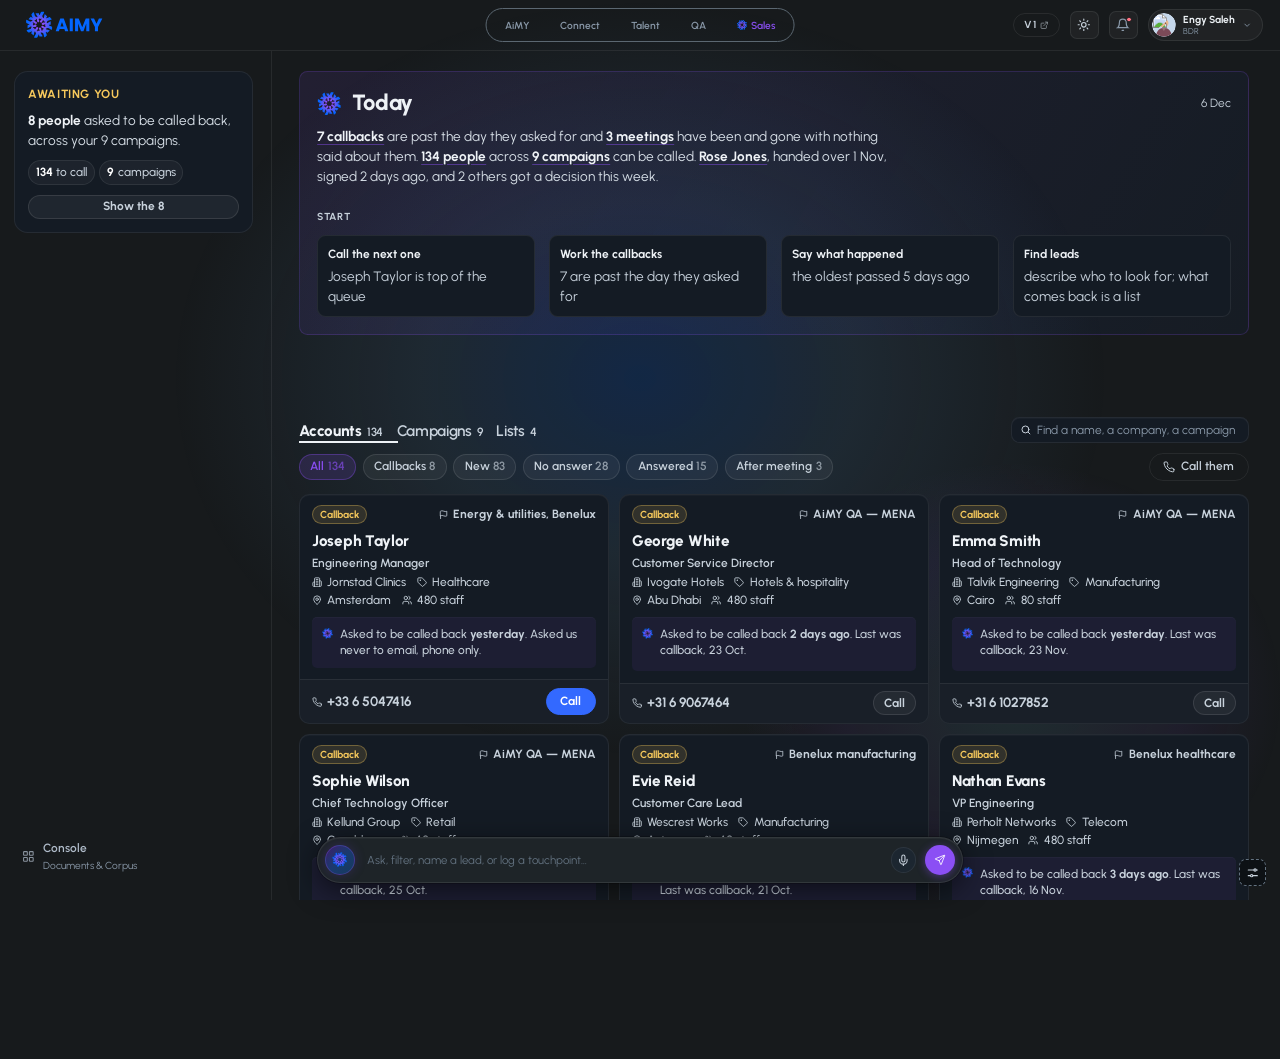
==== commit 26a63036: "Status carries its own hue again The design system's index.html moved back to full-saturation status" ====
--- a/index.html
+++ b/index.html
@@ -29,7 +29,7 @@
        four hundred pixels of lettering rendered into sixteen. The filenames
        read the other way round, hence the note. -->
   <link rel="icon" type="image/svg+xml" href="assets/Aimy-full.svg" />
-  <link rel="stylesheet" href="assets/aimy-ds.css?v=502" />
+  <link rel="stylesheet" href="assets/aimy-ds.css?v=515" />
   <!-- ══ THE TWO STAMPS MOVE TOGETHER, AND THE BUILD PANEL DEPENDS ON IT ══
 
        `?v=` is what stops a browser serving yesterday's file, and this
@@ -44,7 +44,7 @@
        lie told to the one person trying to report what they are looking at.
 
        So: one number, in both places, every time. -->
-  <link rel="stylesheet" href="assets/sales.css?v=502" />
+  <link rel="stylesheet" href="assets/sales.css?v=515" />
 
   <!-- ONE UI SCALE, AND IT LOADS HERE FOR A REASON.
 
@@ -56,9 +56,9 @@
        After sales.css, so the shell rules it supersedes are already in the
        cascade. Ported from AiMY QA; the argument for the mechanism over px-to-rem
        is at the top of the sheet. -->
-  <link rel="stylesheet" href="assets/bdr.css?v=502" />
-  <link rel="stylesheet" href="assets/aimy-responsive.css?v=502" />
-  <script src="assets/aimy-viewport.js?v=502"></script>
+  <link rel="stylesheet" href="assets/bdr.css?v=515" />
+  <link rel="stylesheet" href="assets/aimy-responsive.css?v=515" />
+  <script src="assets/aimy-viewport.js?v=515"></script>
 
   <script>
     /* Apply saved theme before paint to avoid flash. Default = dark.
@@ -564,6 +564,6 @@
 </div>
 
 <script src="assets/aimy-ds.js"></script>
-<script src="assets/bdr.js?v=502"></script>
+<script src="assets/bdr.js?v=515"></script>
 </body>
 </html>
--- a/assets/aimy-ds.css
+++ b/assets/aimy-ds.css
@@ -35,7 +35,7 @@
     ═══════════════════════════════════════════════ */
     :root {
       /* ── AI Brand Gradient ── */
-      --ai: linear-gradient(104deg, #0066ff 0%, #61adf1 47%, #6fdfe2 100%);
+      --ai: linear-gradient(104deg, #0066ff 0%, #61adf1 47%, #45d3e6 100%);
 
       /* ── Dark Scale (navy-tinted) ── */
       --d950: #080b10;
@@ -64,87 +64,92 @@
       --accent-glow:rgba(139,79,244,0.25);
 
       /* ── Secondary Accents ── */
-      --teal:   #6fdfe2;
-      --teal-dim: rgba(111,223,226,0.12);
+      /* Cyan is the canonical name in the design system; --teal is kept as
+         an alias because this library and the product both still ask for it
+         by that name, and an alias costs nothing where a rename costs a
+         sweep. Aliasing rather than duplicating also means the light theme
+         re-points one token and the other two follow. */
+      --cyan:        #45d3e6;
+      --cyan-rgb:    69,211,230;
+      --cyan-bg:     rgba(69,211,230,0.12);
+      --cyan-border: rgba(69,211,230,0.30);
+      --teal:        var(--cyan);
+      --teal-dim:    var(--cyan-bg);
       --purple: #8b4ff4;
 
-      /* ══ SEMANTIC STATUS — TWO POLES, AND A RULE ══════════════════
-         Colour marks an OUTCOME: something decided, or something wrong.
-         It never names a category, a stage, a severity band or a kind of
-         thing — those are read by their words and their position, which is
-         what words and positions are for.
-
-         Four hues became two. Amber sitting between green and red IS the
-         traffic light, and the suite spent it on "owed", "late" and
-         "gatekeeper", none of which is a verdict; cyan named "information",
-         which is what every pixel on the screen already is. Both resolve to
-         the neutral ink now, so a label that used to be amber keeps its
-         words and loses its alarm.
-
-         The two that survive are pulled to one chroma and one lightness so
-         they read as a pair rather than as two signals — measured at 7.4:1
-         and 6.9:1 on the card, 8.1 and 7.6 on the rail. */
-      --ok:      #7fae94;
-      --ok-bg:   rgba(127,174,148,0.10);
-      --ok-glow: rgba(127,174,148,0.18);
-      /* Amber was the traffic light because it was #f79009 sitting between
-         a green and a red at full strength. At a quarter of that chroma it
-         is not a warning any more, it is a flavour — which is what "needs
-         attention" always was. */
-      --warn:    #c0a47c;
-      --warn-bg: rgba(192,164,124,0.10);
-      /* ══ THE NEGATIVE POLE IS RED, NOT CLAY ═══════════════════════
-         #c98b84 was already at 6° — the hue was red all along. What made
-         it read as terracotta was the chroma: 39% is a colour that has
-         been washed rather than one that has been chosen. Ten points of
-         saturation, the same lightness, and the hue a degree closer to
-         zero: it is unmistakably red now and still nowhere near the
-         #f04438 it replaced.
-
-         It carries more chroma than the positive pole does, and that is
-         deliberate rather than an oversight in the pairing. The two are
-         not used equally often — a lost deal and a do-not-call are rarer
-         and cost more than a handover — so the one you need to catch
-         across a page gets the louder half of a quiet pair. */
-      --err:     #d2827b;   /* H5 S49 L65 — 5.96:1 on card, 6.01 on the rail */
-      --err-bg:  rgba(210,130,123,0.10);
-      --err-glow:rgba(210,130,123,0.18);
-      /* ══ AND ONE THAT IS NOT IN THE FAMILY ═══════════════════════════
-         The family is for LABELS — words that describe something. A filled
-         control that stops something already in flight is not describing
-         anything, it is an alarm, and an alarm is the one place a full
-         chroma is correct. Hanging up on a person mid-call is the case
-         this exists for; a mispress costs you the call.
-
-         It is never a background for a badge, never a border, never text.
-         If a red is being used to say what something IS, it is --err. */
-      --err-strong: #f04438;
-      /* ══ AND A THIRD, FOR PROVENANCE ═════════════════════════════════
-         The two poles say how something ended. This one says who it came
-         from: AiMY noticed it, AiMY has an opinion about it, AiMY wrote it.
-         That is a claim worth a colour of its own — it is the thing a
-         reader most needs to know before trusting a line — and it never
-         sits on the same object as a verdict, so the three cannot collide.
-
-         Pulled to the poles' chroma so it joins the family rather than
-         starting a second one. `--ai` and `--ai-text` are untouched above:
-         the gradient is the AI SURFACE — the canvas, the cursor, the model
-         dot — which is identity, and identity was never in question. */
-      --info:    #8aa6bd;
-      --info-bg: rgba(138,166,189,0.10);
-      /* ══ THE LABEL FAMILY ═══════════════════════════════════════════
-         Six hues that share one chroma and one lightness, so a screen of
-         labels reads as one voice rather than as six signals. --ok, --err,
-         --info and --warn above are four of them; the accent and the teal
-         are identity tokens a product re-themes, so their label renderings
-         live here rather than overwriting the identity. A product that
-         re-themes --accent should revisit --accent-label with it.
-
-         Measured on the card: 5.96 to 7.47:1, and 5.59 to 7.22 on white.
-         The red carries about twenty points more chroma than the rest,
-         deliberately — a verdict should still reach you first. */
-      --accent-label: #a892bf;
-      --teal-label:   #84b3b0;
+      /* ══ SEMANTIC STATUS — THE HUE CARRIES THE VERDICT ════════════
+         This file spent a long time arguing the opposite: that four hues at
+         full strength were four alarms, and that a quiet family of six would
+         let a screen of labels read as one voice. That argument is correct
+         about a screen where everything is tagged. It is the wrong argument
+         for a screen where a tag is rare — and here it is rare: seven tones
+         across the whole product, most of them neutral.
+
+         At that density the failure inverts. A muted green and a muted clay
+         at one chroma are two flavours of the same beige, and the reader has
+         to READ the pill to learn the verdict, which is the one job the pill
+         exists to save them. The design system settled it for the ecosystem:
+         status is full saturation, used directly, so the verdict lands
+         before the word does.
+
+         Four hues, each with an -rgb companion for tinting, a -bg ground, a
+         -border line in the same hue, and a -glow where a halo needs one.
+         Always tint through the companion — rgba(var(--ok-rgb),.1) — never
+         the literal, or the tint stays pinned to the dark value when the
+         theme flips. */
+      --ok:          #4ed6a1;
+      --ok-rgb:      78,214,161;
+      --ok-bg:       rgba(78,214,161,0.12);
+      --ok-border:   rgba(78,214,161,0.30);
+      --ok-glow:     rgba(78,214,161,0.20);
+      --warn:        #f7c95c;
+      --warn-rgb:    247,201,92;
+      --warn-bg:     rgba(247,201,92,0.13);
+      --warn-border: rgba(247,201,92,0.32);
+      --err:         #ff7282;
+      --err-rgb:     255,114,130;
+      --err-bg:      rgba(255,114,130,0.12);
+      --err-border:  rgba(255,114,130,0.30);
+      --err-glow:    rgba(255,114,130,0.20);
+      /* ══ AND ONE THAT IS NOT A LABEL ════════════════════════
+         --err-strong stops something already IN FLIGHT — hanging up on a
+         call mid-progress is the case it exists for. Never a badge ground,
+         never a border, never status text. Where a red says what something
+         IS, that is --err. Now that --err is itself a full red the gap
+         between the two is deliberately small: what separates them is what
+         the colour is DOING, not how loud it is. */
+      --err-strong:  #ff5268;
+      /* Provenance rather than verdict — informational, and the readable
+         member of the AI ramp. Never on the same object as a verdict, so
+         the two cannot collide. */
+      --info:        #7ea7ff;
+      --info-rgb:    126,167,255;
+      --info-bg:     rgba(126,167,255,0.12);
+      --info-border: rgba(126,167,255,0.28);
+      /* Ink on a SOLID status fill. It inverts with the theme because a
+         solid chip is bright in dark and deep in light. --heat-ink is the
+         separate one for heat-scale cells, which are saturated tints in
+         BOTH themes and want near-black in both — --text-on-status is wrong
+         there and would go white on a light heat cell. */
+      --text-on-status: #0d1117;
+      --heat-ink:       #0d1117;
+      /* The readable members of the AI ramp. --ai above is the gradient and
+         it is decoration; these two carry text. */
+      --ai-ink:      #61adf1;
+      --ai-ink-soft: #a8ccff;
+      --ai-rgb:      0,102,255;
+      /* The label renderings of the two identity hues. They used to be
+         separately desaturated values so they could join the quiet family;
+         with the family gone they are the hues themselves, kept as tokens so
+         the call sites do not have to change. */
+      /* --teal-label can be the hue itself; --accent-label cannot. #8b4ff4
+         on a 15% tint of itself over the card is 3.23:1, which is a purple
+         nobody can read at 12px. This is the same hue carried up to where
+         it holds a word: 5.11:1 on the card, 5.60 on the rail, which sits
+         with --err at 5.55 and --info at 5.94 rather than above them. The
+         accent names a KIND of thing, so it should not outrank a verdict. */
+      --accent-label: #ab7ffb;
+      --teal-label:   var(--cyan);
 
       /* ── Surface Tokens ── */
       --body-bg:          #0f1215;
@@ -168,7 +173,7 @@
       /* ── Gradients ── */
       --grad-avatar: linear-gradient(135deg,#7c3aed,#3369ff);
       --grad-ellipse-1: radial-gradient(ellipse at 30% 50%, rgba(0,102,255,0.18) 0%, rgba(97,173,241,0.1) 28%, transparent 60%);
-      --grad-ellipse-2: radial-gradient(ellipse at 75% 70%, rgba(111,223,226,0.1) 0%, rgba(139,79,244,0.07) 38%, transparent 60%);
+      --grad-ellipse-2: radial-gradient(ellipse at 75% 70%, rgba(69,211,230,0.1) 0%, rgba(139,79,244,0.07) 38%, transparent 60%);
 
       /* ── Layout ── */
       --topbar-height: 60px;
@@ -311,26 +316,60 @@
       /* Brand tint slightly denser for contrast on white */
       --brand-dim:  rgba(51,105,255,0.12);
       --brand-glow: rgba(51,105,255,0.20);
-      --accent-dim: rgba(139,79,244,0.12);
-      --accent-glow:rgba(139,79,244,0.20);
-      /* --teal is very light (cyan) — darken it for legible text on white.
-         Tints (--teal-dim) and the AI gradient use their own values, so this only affects teal text. */
-      --teal:       #0d8f95;
-      --teal-dim:   rgba(111,223,226,0.20);
-
-      /* Semantic hues darkened one step — the dark-mode mid-tones fail
-         contrast when used as text/icons on white. Tint backgrounds stay pale. */
-      --ok:   #4a7a5e;
-      --warn: #7a613c;
-      --err:  #903b37;
-      --err-strong: #d92d20;
-      --info: #4d6b85;
-      --accent-label: #5f5079;
-      --teal-label:   #3f6b68;
-      --ok-bg:   rgba(74,122,94,0.12);
-      --warn-bg: rgba(122,97,60,0.12);
-      --err-bg:  rgba(144,59,55,0.12);
-      --info-bg: rgba(77,107,133,0.12);
+      /* The accent itself has to darken on white. #8b4ff4 is 4.2:1 there,
+         which fails the 12px label that wears it via --accent-label; the
+         deeper purple clears with room and carries nav active, chip
+         selection and the caret with it. */
+      --accent:     #6725cc;
+      --accent-rgb: 103,37,204;
+      --accent-dim: rgba(103,37,204,0.10);
+      --accent-glow:rgba(103,37,204,0.18);
+      /* On white the accent is already deep enough to carry the label, so
+         this one goes back to being the hue itself. */
+      --accent-label: var(--accent);
+      /* --cyan is very light in dark mode; on white it has to become a deep
+         teal before it can carry text. --teal and --teal-dim alias --cyan,
+         so re-pointing this one token moves all three. */
+      --cyan:        #096673;
+      --cyan-rgb:    9,102,115;
+      --cyan-bg:     rgba(9,102,115,0.10);
+      --cyan-border: rgba(9,102,115,0.28);
+
+      /* Semantic hues RE-DERIVED, not darkened by a step. The dark hues sit
+         at 1.6–2.6:1 on white and cannot carry text at all, so each was
+         re-picked against a contrast target and then re-checked inside a
+         nested tint — a tag on a tinted card composites onto a darker ground
+         than the card alone. Grounds and borders drop roughly a fifth of
+         their alpha, because dark-on-light reads heavier than the reverse. */
+      --ok:          #066640;
+      --ok-rgb:      6,102,64;
+      --ok-bg:       rgba(6,102,64,0.10);
+      --ok-border:   rgba(6,102,64,0.26);
+      --ok-glow:     rgba(6,102,64,0.16);
+      --warn:        #6b4500;
+      --warn-rgb:    107,69,0;
+      --warn-bg:     rgba(107,69,0,0.10);
+      --warn-border: rgba(107,69,0,0.26);
+      --err:         #a81029;
+      --err-rgb:     168,16,41;
+      --err-bg:      rgba(168,16,41,0.09);
+      --err-border:  rgba(168,16,41,0.26);
+      --err-glow:    rgba(168,16,41,0.16);
+      --err-strong:  #8a0b20;
+      --info:        #1a54bd;
+      --info-rgb:    26,84,189;
+      --info-bg:     rgba(26,84,189,0.09);
+      --info-border: rgba(26,84,189,0.26);
+      /* A solid chip is deep on white, so its ink flips to white. A heat
+         cell is a saturated tint in both themes and keeps its near-black. */
+      --text-on-status: #ffffff;
+      --heat-ink:       #0f172a;
+      /* The gradient's mid blue is 2.4:1 on white and cannot carry text, so
+         the gradient darkens for background-clip:text and the inks with it. */
+      --ai:          linear-gradient(104deg, #0047c7 0%, #1f6fc4 47%, #0a7a8c 100%);
+      --ai-rgb:      0,82,212;
+      --ai-ink:      #0a57ac;
+      --ai-ink-soft: #37618f;
 
       /* Surfaces */
       --body-bg:          #f4f6f9;
@@ -384,13 +423,18 @@
     :root[data-theme="light"] .btn-ghost:hover,
     :root[data-theme="light"] .btn-ghost.is-hover { background: rgba(16,24,40,0.09); border-color: rgba(16,24,40,0.18); }
     :root[data-theme="light"] .copy-btn,
-    :root[data-theme="light"] .copy-btn:hover,
-    /* Tags */
-    :root[data-theme="light"] .tag-ok, :root[data-theme="light"] .tag-warn,
-    :root[data-theme="light"] .tag-err, :root[data-theme="light"] .tag-ai,
-    :root[data-theme="light"] .tag-accent, :root[data-theme="light"] .tag-neutral,
-    :root[data-theme="light"] .tag-info, :root[data-theme="light"] .tag-teal {
-      background: rgba(16,24,40,0.06); border-color: transparent; color: var(--d200);
+    :root[data-theme="light"] .copy-btn:hover { background: rgba(16,24,40,0.06); border-color: transparent; color: var(--d200); }
+    /* Tags used to be flattened to this same grey pill on white, because the
+       old family only darkened two of its hues and the rest could not carry
+       text here. All four re-derive against white now, so every tone resolves
+       through its own tokens and the flattening rule is gone.
+
+       The neutral tone is the one that still needs an entry: its ground and
+       its edge are a WHITE wash, and a white wash on a white card is nothing
+       at all. It flips to a navy wash at the same two weights — navy rather
+       than black, because a neutral black wash reads grey and dirty. */
+    :root[data-theme="light"] .tag-neutral {
+      background: rgba(15,23,42,0.038); border-color: rgba(15,23,42,0.105);
     }
     /* Chips & filters */
     :root[data-theme="light"] .chip.default { background: rgba(16,24,40,0.04); border-color: rgba(16,24,40,0.12); color: var(--ink-muted); }
@@ -407,19 +451,16 @@
     /* Callouts — pale text → darker semantic hue */
     /* Semantic text on pale tints — mid-tone hues fail contrast on white,
        so tags / badges / chips use the darker shade of each hue in light mode. */
-    /* The two poles darken a step on white, as every hue in this system
-       does; the tones that are no longer hues need no entry at all. */
-    :root[data-theme="light"] .tag-ok,
+    /* The tag needs no entry here any more. Every semantic hue and every
+       -bg / -border companion is re-derived against white in the light block
+       above, so .tag-ok and .tag-err resolve correctly on their own; the
+       literals that used to sit here were a patch for a palette that
+       darkened only two of its four hues. .signal-badge and .chip do not
+       render in this product, so their light inks are left as found. */
     :root[data-theme="light"] .signal-badge.ok,
     :root[data-theme="light"] .chip.ok   { color: #3f6b52; }
-    :root[data-theme="light"] .tag-err,
     :root[data-theme="light"] .signal-badge.err,
     :root[data-theme="light"] .chip.err   { color: #903b37; }
-    /* On white a tint of the same fraction reads louder than it does on the
-       card, because it is lifting off a ground with nowhere to go. Down a
-       third, and the border does more of the work. */
-    :root[data-theme="light"] .tag-ok  { background: color-mix(in srgb, #3f6b52 11%, transparent); }
-    :root[data-theme="light"] .tag-err { background: color-mix(in srgb, #903b37 11%, transparent); }
     /* The other four resolve through tokens that already darken on white,
        so they need no entry — these two are the light-mode inks the poles
        use, which are literals for the same reason. */
@@ -566,61 +607,51 @@
       line-height: 16px;
       vertical-align: middle; white-space: nowrap;
     }
-    /* ══ ONE PILL, AND THE WORD CARRIES THE VERDICT ═══════════════════
-       Every tone used to bring its own tinted ground AND its own coloured
-       border, so eight tags on a screen were eight coloured objects and
-       none of them could recede. One ground now, one border, for all of
-       them — the pill is furniture. What changes between tones is the ink
-       on the word, and only the two poles change it at all. */
-    /* ══ A LABEL HAS A FILL. A CONTROL HAS AN EDGE. ═══════════════════
-       Once every tone shared one pill, a tag and a ghost button became the
-       same object: both a hairline-bordered capsule on the same ground,
-       one of them pressable and one of them not, and nothing on either
-       saying which. The tag was the thing in the wrong, because a hairline
-       border is this build's signature for something you can hit — the
-       ghost, the chip, the menu item, the search box all wear it.
-
-       So the border comes off the tag and the ground gets a little
-       stronger to carry the shape on its own. Filled and edgeless is a
-       word about a thing; edged and unfilled is a thing you press. */
-    .tag-ok, .tag-warn, .tag-err, .tag-ai, .tag-accent,
-    .tag-neutral, .tag-info, .tag-teal {
-      background: rgba(255,255,255,0.07); color: var(--ink-muted);
-      border: 1px solid transparent;
-    }
-    /* ══ AND THE TWO POLES GET A GROUND BACK — BARELY ═════════════════
-       Colour on the word alone is ten pixels of ink on a pill that looks
-       like every other pill, which is subtle to the point of not being
-       there: good and bad were readable but not findable. So the pole tags
-       take a tint of their own hue and a border in it, at a ninth and a
-       fifth — the old ones were the same fractions of a SATURATED hue, and
-       a ninth of #17b26a is a green rectangle where a ninth of #7fae94 is
-       a card that has gone very slightly warm. The difference you are
-       meant to catch is at the edge of your eye, not in the middle of it.
-
-       Nothing else on the screen has a tint of any kind now, so a ninth is
-       enough to find. That is the whole argument for spending the licence
-       on two things instead of eight. */
-    /* The poles were findable on a tint AND a border; with the border gone
-       the tint takes the whole job, so it comes up from a ninth to a
-       seventh. Still the only tinted thing on the screen. */
-    /* ══ AND THE TAG WEARS ALL SIX ════════════════════════════════════
-       A wall of grey pills is not calm, it is undifferentiated — the first
-       cut of this licence took every hue off every label and the screen
-       lost its bearings along with its noise. The fix was never fewer
-       colours, it was quieter ones: at this chroma a tone is a flavour, so
-       a tag can say what KIND of thing it is without any of them shouting.
-
-       What the licence still forbids is a hue on a SEQUENCE. A rung on a
-       ladder and a stage in a pipeline are positions, and positions are
-       read by order — colouring them is how five steps ended up green. */
-    .tag-ok     { color: var(--ok);     background: color-mix(in srgb, var(--ok) 15%, transparent); }
-    .tag-err    { color: var(--err);    background: color-mix(in srgb, var(--err) 15%, transparent); }
-    .tag-warn   { color: var(--warn);   background: color-mix(in srgb, var(--warn) 15%, transparent); }
-    .tag-accent { color: var(--accent-label); background: color-mix(in srgb, var(--accent-label) 15%, transparent); }
-    .tag-teal   { color: var(--teal-label);   background: color-mix(in srgb, var(--teal-label) 15%, transparent); }
-    /* Provenance: this came from AiMY. */
-    .tag-ai, .tag-info { color: var(--info); background: color-mix(in srgb, var(--info) 15%, transparent); }
+    /* ══ THE TAG CARRIES ITS HUE ══════════════════════════════
+       An earlier pass gave every tone one grey ground and no border, on the
+       argument that eight tinted pills were eight coloured objects and none
+       of them could recede. That holds where everything is tagged. This
+       product tags rarely, and at that density a recessive pill is simply a
+       pill you have to read.
+
+       So the tag takes its tint as a ground, the full hue on the word, and a
+       border in the same hue. The border had been argued away on the grounds
+       that a hairline edge is this build's signature for something you can
+       press — but that signature is a NEUTRAL hairline. An edge in a
+       saturated hue at a third alpha is not mistakable for a ghost button,
+       and it is what holds the pill's shape where a 12%-alpha ground on its
+       own dissolves into the card behind it.
+
+       Case and size are unchanged: a tag is still a name in sentence case at
+       --fs-2xs, not a shout in capitals. What changed here is colour. */
+    .tag-neutral {
+      background: rgba(255,255,255,0.05); color: var(--ink-muted);
+      border: 1px solid rgba(255,255,255,0.11);
+    }
+    .tag-ok     { background: var(--ok-bg);      color: var(--ok);           border: 1px solid var(--ok-border); }
+    .tag-warn   { background: var(--warn-bg);    color: var(--warn);         border: 1px solid var(--warn-border); }
+    .tag-err    { background: var(--err-bg);     color: var(--err);          border: 1px solid var(--err-border); }
+    .tag-info   { background: var(--info-bg);    color: var(--info);         border: 1px solid var(--info-border); }
+    /* Provenance: this came from AiMY. Cyan is the AI identity hue, so the
+       provenance tag and the AI surface are the same colour. */
+    .tag-teal,
+    .tag-ai     { background: var(--cyan-bg);    color: var(--cyan);         border: 1px solid var(--cyan-border); }
+    /* .tag-qa is the design system's name for this same object. */
+    .tag-accent,
+    .tag-qa     { background: var(--accent-dim); color: var(--accent-label); border: 1px solid rgba(var(--accent-rgb),0.22); }
+
+    /* ══ SOLID — FOR A STATE, NOT A NAME ═══════════════════════
+       The hue fills and the word inverts to --text-on-status. Reserved for
+       short, high-priority states; the tinted tag stays the default for
+       status and metadata, and a screen carrying two solid pills has one of
+       them too many. */
+    .tag-solid            { border-color: transparent; color: var(--text-on-status); }
+    .tag-solid.tag-ok     { background: var(--ok); }
+    .tag-solid.tag-warn   { background: var(--warn); }
+    .tag-solid.tag-err    { background: var(--err); }
+    .tag-solid.tag-info   { background: var(--info); }
+    .tag-solid.tag-teal,
+    .tag-solid.tag-ai     { background: var(--cyan); }
 
     /* ── Signal / Live Badge ── */
     .signal-badge {
@@ -1060,7 +1091,7 @@
     .progress-bar-fill.err  { background: var(--err); }
     .progress-bar-fill.brand{ background: var(--brand); }
     .progress-bar-fill.ai   {
-      background: linear-gradient(90deg, #0066ff, #6fdfe2);
+      background: linear-gradient(90deg, #0066ff, #45d3e6);
     }
 
     /* thick variant for KPI category breakdown */
@@ -1327,9 +1358,9 @@
       position: absolute; top: -3px; right: -3px;
       min-width: 16px; height: 16px; border-radius: var(--r-pill);
       /* NOT --err, which is a label hue: this is the one mark whose whole
-         job is "now". It rendered at #f04438 until --err moved to the muted
-         family under it, taking white-on-red from 3.76:1 to 2.91:1 without
-         anyone touching the rule. --err-strong holds it where it was. */
+         job is "now". --err is a full red again, but a label hue is still
+         the wrong token here and still cannot carry white — #fff on #ff7282
+         is 2.5:1. --err-strong is the deeper red this badge has to have. */
       background: var(--err-strong); border: 1.5px solid var(--body-bg);
       font-size: 9px; font-weight: 800; color: #fff;
       display: flex; align-items: center; justify-content: center;
@@ -1677,7 +1708,7 @@
         radial-gradient(ellipse  30px 42px at   1%  60%, rgb( 97,173,241), transparent),
         radial-gradient(ellipse  28px 40px at 100%  32%, rgb( 76,203,224), transparent),
         radial-gradient(ellipse 168px 28px at  68% 104%, rgb(  0,102,255), transparent),
-        radial-gradient(ellipse  96px 24px at  31% 104%, rgb(111,223,226), transparent);
+        radial-gradient(ellipse  96px 24px at  31% 104%, rgb( 69,211,230), transparent);
     }
 
     .beam::before,
@@ -1854,7 +1885,7 @@
       display: inline-flex; align-items: center; gap: 5px;
       font-size: 14px; font-weight: 700; letter-spacing: 0.06em;
       text-transform: uppercase; padding: 3px 9px; border-radius: var(--r-pill);
-      background: linear-gradient(104deg, rgba(0,102,255,0.15), rgba(111,223,226,0.12));
+      background: linear-gradient(104deg, rgba(0,102,255,0.15), rgba(69,211,230,0.12));
       border: 1px solid rgba(97,173,241,0.25); color: #61adf1;
     }
     .aimy-badge svg { width: 11px; height: 11px; }
--- a/assets/sales.css
+++ b/assets/sales.css
@@ -657,23 +657,24 @@
      the one thing a pill cannot — living inside running text.
 
      These are the family's values, so a coloured word and a coloured tag
-     are the same colour. `--accent-text` is not a status: it is the ink
-     every text action in this product wears, and an affordance is not a
-     verdict, so it keeps its own brighter value. */
-  --ok-text:     #7fae94;   /* 6.92:1 on card */
-  --warn-text:   #c0a47c;   /* 7.30:1 */
-  --err-text:    #d2827b;   /* 5.96:1 */
+     are the same colour. That is the entire point of them, so they are
+     aliases now rather than copies: the status hues moved to full
+     saturation in the design system, and a copy would have left a muted
+     word sitting beside a vivid pill. `--accent-text` is not a status: it
+     is the ink every text action in this product wears, and an affordance
+     is not a verdict, so it keeps its own brighter value. */
+  --ok-text:     var(--ok);
+  --warn-text:   var(--warn);
+  --err-text:    var(--err);
   --accent-text: #a06ff7;   /* 5.04:1 — an action, not a status */
 }
 :root[data-theme="light"] {
-  /* Darkened a step from the first solve. Those values cleared 4.5 on the
-     plain card, but the status pill put them on a 12% tint of their own
-     hue — a lighter ground — and they landed at 4.52, 4.56, 5.12. Passing
-     by four hundredths is not passing, it is the next small change away
-     from failing silently. These clear on both grounds with room. */
-  --ok-text:     #3f6b52;
-  --warn-text:   #7a613c;
-  --err-text:    #8a473f;
+  /* The three status inks have no light entry any more. They alias --ok /
+     --warn / --err, and those are re-derived against white upstream —
+     including the exact check this comment was written for: a tag sits on a
+     tint of its own hue, which composites to a darker ground than the card,
+     so the ink was re-measured there and not just on the card. An override
+     here would only pin them back to the old family. */
   --accent-text: #6d3bd4;   /* 6.51 / 6.01 */
 }
 
@@ -2708,7 +2709,7 @@
    press. The border goes; the ground stays and does the work.
 
    These three also still carried the saturated borders the tokens above
-   left behind — 28% of #f04438 around text that is now #d2827b, which is
+   left behind — 28% of #f04438 around text that was #d2827b then and is
    the migration finishing here. */
 .s-meta-st.tone-err   { color: var(--err-text);  background: var(--err-bg); }
 .s-meta-st.tone-warn  { color: var(--warn-text); background: var(--warn-bg); }
@@ -6066,7 +6067,7 @@
    hiding who acted.
 
    THE MARK CARRIES THE GRADIENT; THE LABEL DOES NOT. `--ai` runs from
-   #0066ff to #6fdfe2, and clipped to text the label starts at the dark end —
+   #0066ff to #45d3e6, and clipped to text the label starts at the dark end —
    measured 3.58:1 against the card, under the 4.5 that small text needs.
    `--ai-text` is the library's own token for AI-blue TYPE and measures
    7.22:1. The gradient was the wrong token for the job, not the wrong idea:
--- a/assets/bdr.css
+++ b/assets/bdr.css
@@ -598,6 +598,71 @@
 /* The way back is a navigation control, not a footnote. At --d400 it was the
    dimmest thing on a record page, under a masthead at full ink. */
 .s-back { color: var(--d200); }
+
+/* ══ AND THE SAME SWEEP OVER FINANCIALS ════════════════════════════════════
+   The section above did this for the surfaces a caller reads and stopped at
+   the manager's. Counted on the money page: 160 text runs at `--d300` or
+   `--d400` across 21 classes — the unit under every figure, the state on
+   every campaign, the hours and rates on every crew row, the legend under
+   the attainment bar, every section's eyebrow and every note under one. The
+   densest page in the build was also the dimmest.
+
+   Every one of them is content. "11.1 hours at €58.23 an hour" is the
+   resourcing decision; "of €300k" is the denominator of the biggest figure
+   on the page; "Where you should be today" is what a mark on the bar means.
+   None of it is chrome and none of it should be read at chrome's ink.
+
+   NOT ONE SIZE CHANGES. The ranks on this page are already carried by size,
+   weight and case — 24px figures over 18px names over 14px meta over 12px
+   caps — which is where a rank belongs. Dimness was doing the job a second
+   time, badly, and it is the axis that costs the reader their eyes. */
+.s-pan-facts span, .s-pan-meta, .s-pan-unit, .s-pan-state,
+.s-exec-eyebrow, .s-exec-note, .s-af-cap, .s-af-sub,
+.s-cost-note, .s-cost-pc, .s-odds-cap, .s-odds-n, .s-odds-note,
+.s-att-of, .s-att-key, .s-asks-cap { color: var(--d200); }
+/* "Nothing" is a state a campaign is IN, not a value that failed to arrive.
+   Dimming it said the second. The word carries the meaning, which is also
+   the rule about never leaving colour to do it alone. */
+.s-pan-total.is-none { color: var(--d200); }
+
+/* ══ THE CAMPAIGN NAME OPENS THE CAMPAIGN ══════════════════════════════════
+   It inherits the name's type exactly — the panel heading is the door, not a
+   link dressed up beside it — and adds only what says it can be pressed. The
+   accent arrives on the cursor, the way every other quiet door in this build
+   announces itself, so a column of ten does not read as ten links. */
+.s-pan-go {
+  font: inherit; color: inherit; background: none; border: 0; padding: 0;
+  text-align: left; cursor: pointer;
+  transition: color var(--t-fast);
+}
+.s-pan-go:hover { color: var(--accent-text); }
+.s-pan-go:focus-visible { outline: 2px solid var(--brand); outline-offset: 2px; border-radius: 3px; }
+
+/* ══ THE MARKS WERE UNDER THE FILLS, NOT BEHIND THEM ═══════════════════════
+   "Where you should be today" is in the legend and is not on the bar. It
+   renders — measured at 61.1%, two pixels wide, twelve tall, in the right
+   place — and `document.elementFromPoint` at its own centre returns
+   `.s-att-booked`. The fill is on top of it.
+
+   `.s-att-booked` and `.s-att-fcast` carry `z-index: 1`. `.s-att-track`
+   holds them and is `position: relative` with `z-index: auto`, so it does
+   not open a stacking context of its own — the fills' z-index competes at
+   the level of the bar, against two marks sitting at `auto`. The fills win
+   and paint over both.
+
+   The target survives only because it overhangs: `top: -4px; bottom: -4px`
+   puts eight pixels of it outside the track, and those two stubs are the
+   entire mark anybody has ever seen. The pace mark is inset — `top: 3px;
+   bottom: 3px`, wholly inside — so none of it is left.
+
+   This is the second half of a bug the sheet already has a paragraph about.
+   That note moved the marks OUT of the track so `overflow: hidden` would
+   stop clipping them, and clipping was never the whole of it; the fills were
+   painting over the part that was not clipped. Raising the marks over the
+   fills is the rest of that fix, and it is what makes the shape difference
+   the note describes — a line that crosses, a tick that sits inside —
+   readable for the first time. */
+.s-att-target, .s-att-pace { z-index: 2; }
 /* ══ ONE SHAPE FOR BOTH LISTS ══════════════════════════════════════════════
    What we sell and what they push back on are the same shape — a name and a
    line about it — and they were drawn two different ways. The first ran bold
